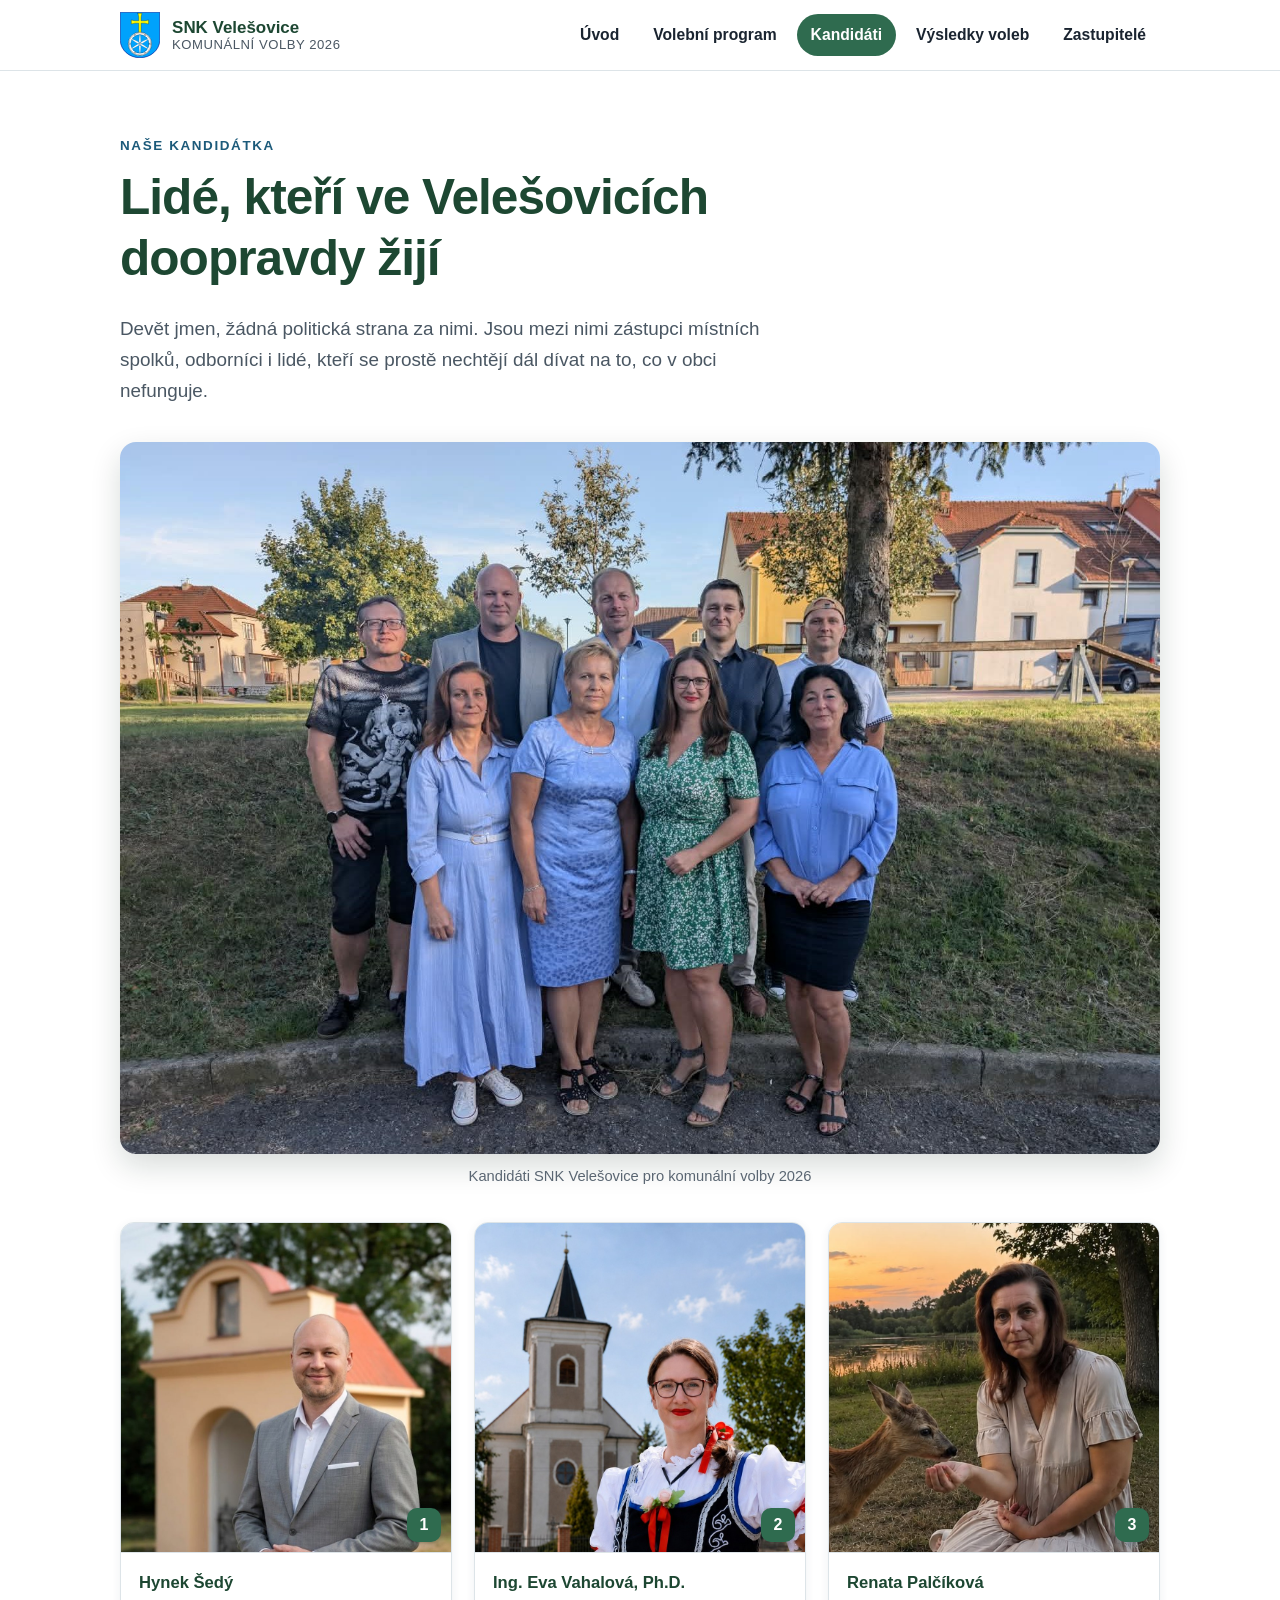
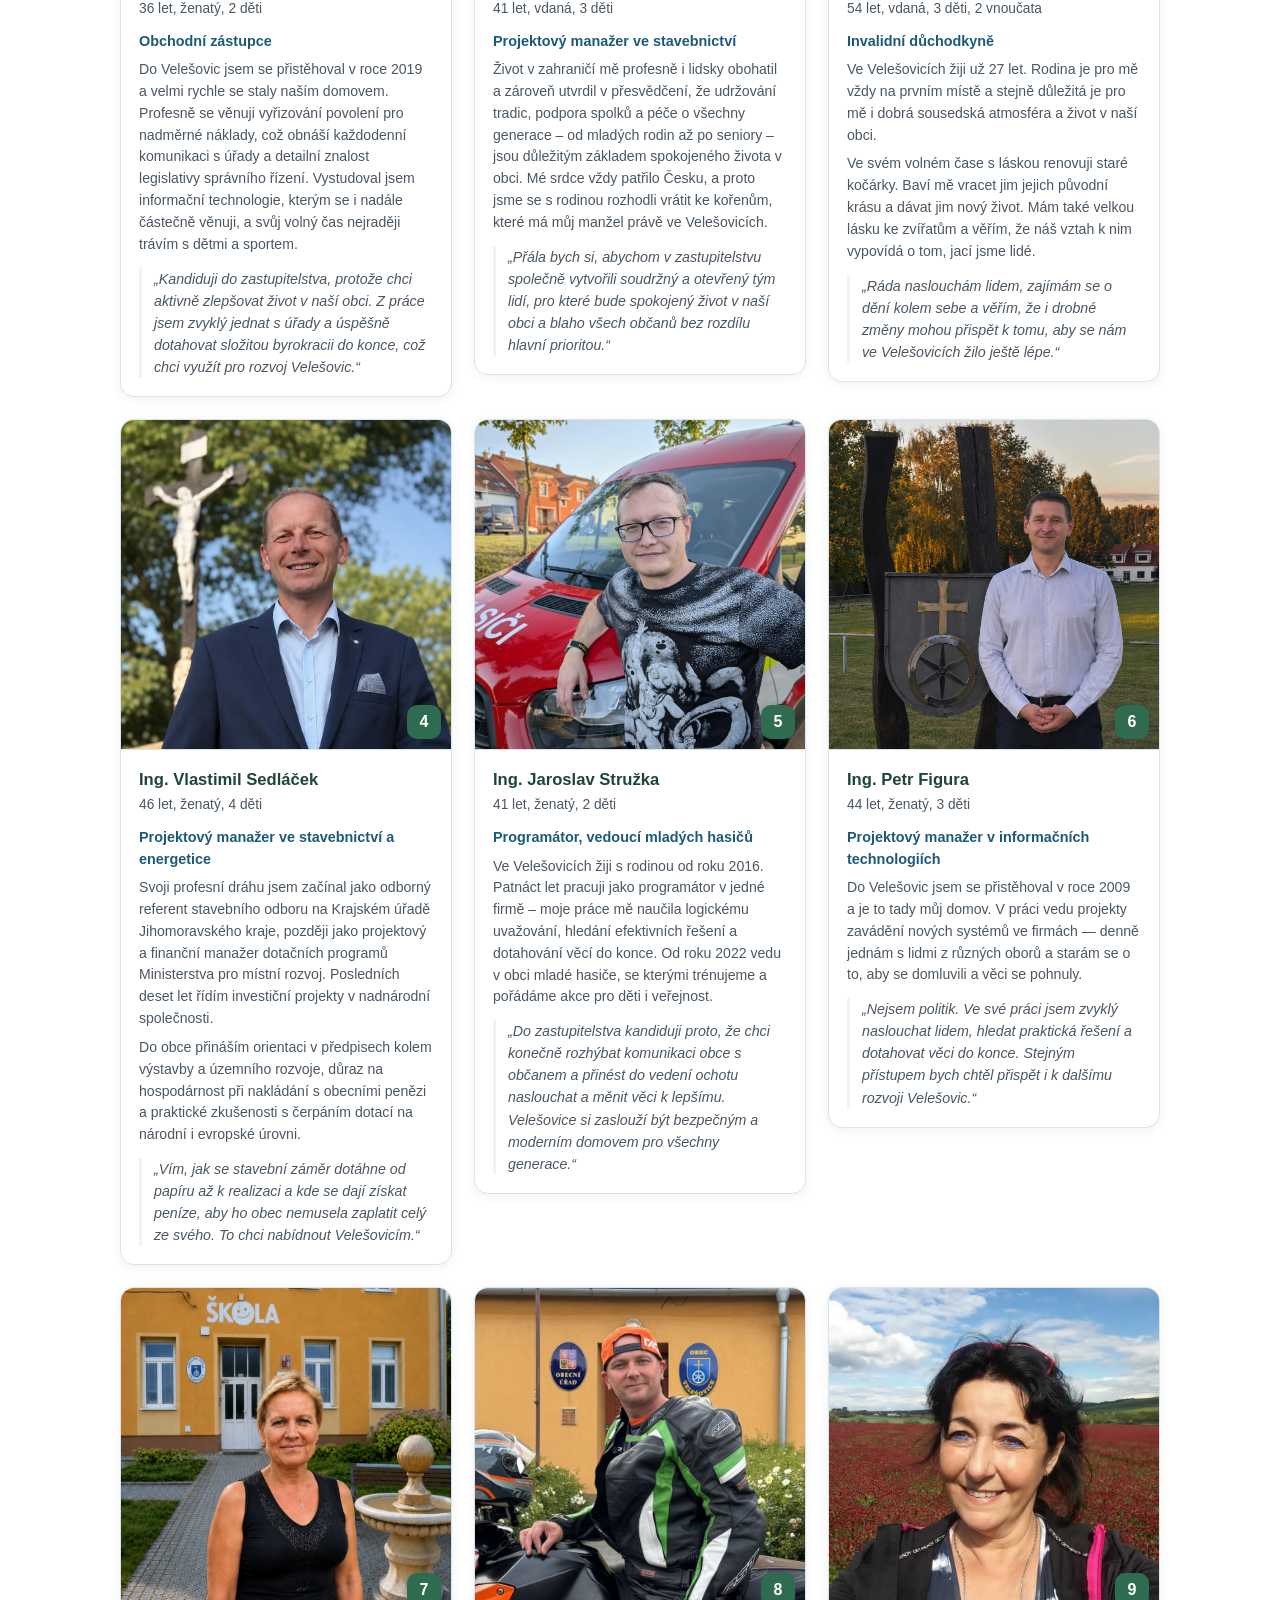
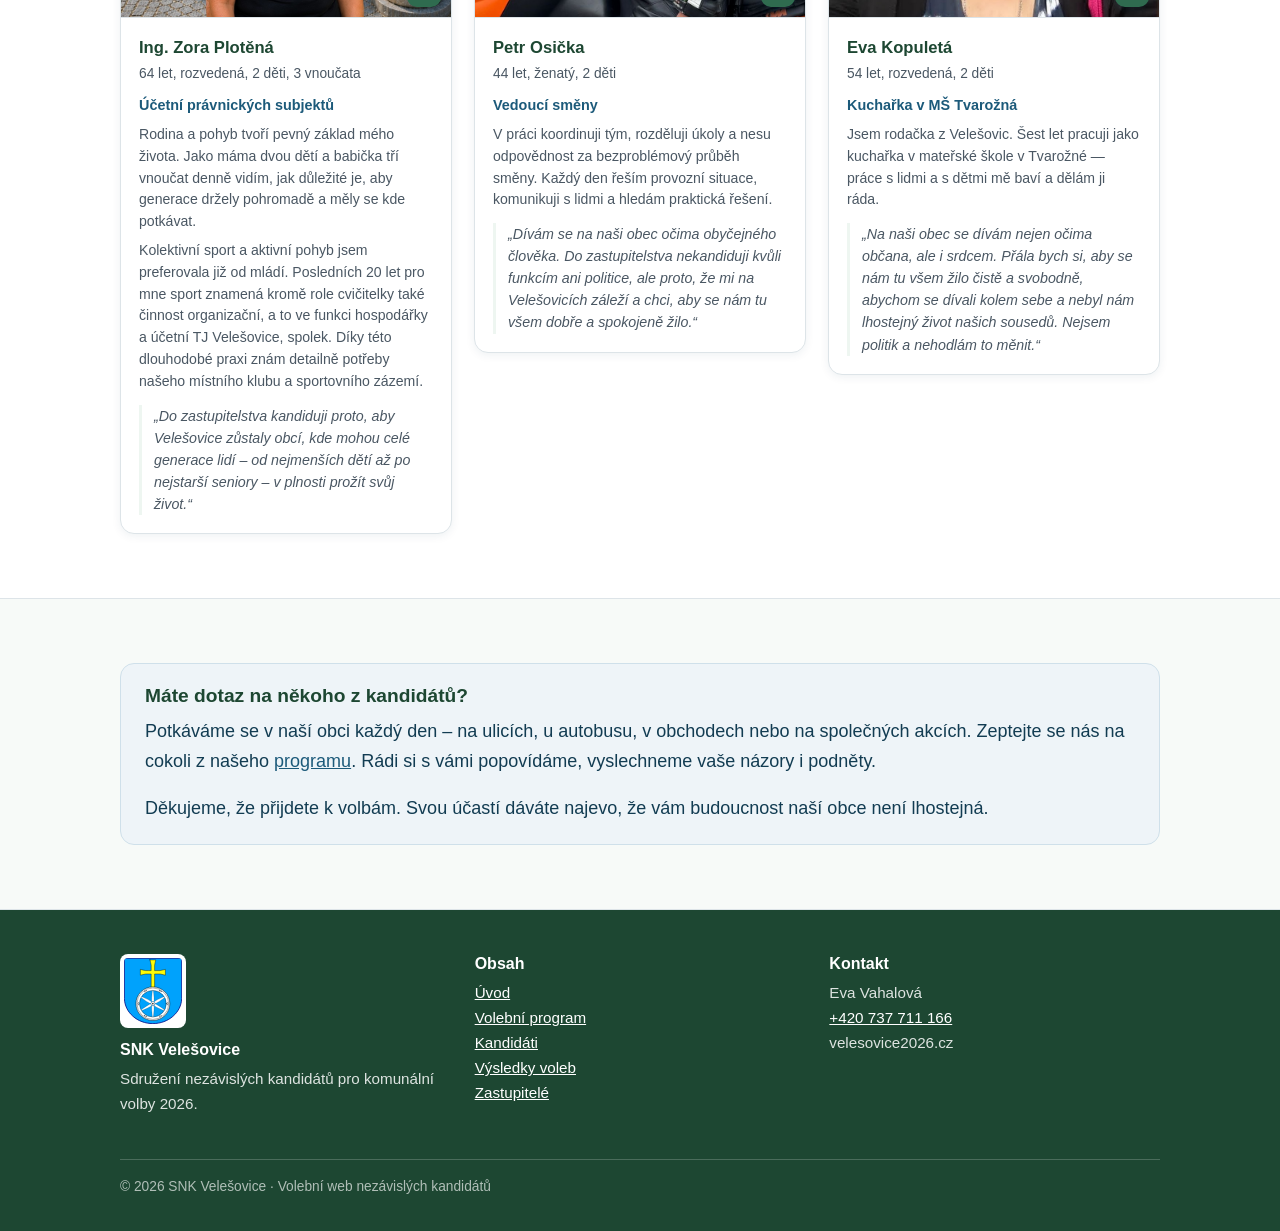
==== kandidati.html @ 0fb09d33 "Kontakt v paticce na Evu Vahalovou, poznamka k predani mandatu" ====
<!DOCTYPE html>
<html lang="cs">
<head>
<meta charset="UTF-8">
<meta name="viewport" content="width=device-width, initial-scale=1.0">
<title>Kandidáti – SNK Velešovice 2026</title>
<meta name="description" content="Seznam kandidátů sdružení nezávislých kandidátů SNK Velešovice pro komunální volby 2026.">
<link rel="stylesheet" href="style.css?v=56">
<link rel="icon" href="img/znak.svg" type="image/svg+xml">
</head>
<body>

<header class="topbar">
  <div class="topbar__inner">
    <a class="brand" href="index.html">
      <img class="brand__mark" src="img/znak.svg" alt="Znak obce Velešovice" width="46" height="53">
      <span class="brand__text">
        <span class="brand__name">SNK Velešovice</span>
        <span class="brand__sub">Komunální volby 2026</span>
      </span>
    </a>
    <nav class="nav" aria-label="Hlavní navigace">
      <a href="index.html">Úvod</a>
      <a href="program.html">Volební program</a>
      <a href="kandidati.html" aria-current="page">Kandidáti</a>
      <a href="vysledky.html">Výsledky voleb</a>
      <a href="zastupitele.html">Zastupitelé</a>
    </nav>
  </div>
</header>

<main>

  <section class="section">
    <div class="wrap">
      <div class="section__head">
        <span class="eyebrow">Naše kandidátka</span>
        <h1>Lidé, kteří ve Velešovicích doopravdy žijí</h1>
        <p class="lead">Devět jmen, žádná politická strana za nimi. Jsou mezi nimi zástupci místních
          spolků, odborníci i lidé, kteří se prostě nechtějí dál dívat na to, co v obci nefunguje.</p>
      </div>

      <figure class="team-photo">
        <img src="img/kandidatka-spolecna.jpg"
             alt="Společná fotografie kandidátů sdružení SNK Velešovice"
             width="1600" height="1095">
        <figcaption>Kandidáti SNK Velešovice pro komunální volby 2026</figcaption>
      </figure>

      <!--
        JAK DOPLNIT MEDAILONEK KANDIDÁTA:
        person__age   – věk, např. 44 let
        person__role  – profese a čím se zabývá
        person__motto – citace v uvozovkách, proč kandiduje
        Prázdné odstavce se na webu vůbec nezobrazí, můžeš je nechat prázdné.

        FOTOGRAFIE: ideálně portrét s odstraněným pozadím (PNG s průhledností),
        na výšku, alespoň 400 px široký, do složky img/. Potom stačí přepsat
        src="img/portret-placeholder.svg" na src="img/jmeno.png", doplnit alt="Jméno"
        a smazat  person__photo--placeholder  z class. Vzor je u kandidáta č. 6.
      -->

      <div class="people">

        <article class="person">
          <div class="person__photo-wrap">
            <img class="person__photo" src="img/sedy-portret.jpg" alt="Hynek Šedý" loading="lazy">
            <span class="person__num">1</span>
          </div>
          <div class="person__body">
            <p class="person__name">Hynek Šedý</p>
            <p class="person__age">36 let, ženatý, 2 děti</p>
            <p class="person__role">Obchodní zástupce</p>
            <p class="person__text">Do Velešovic jsem se přistěhoval v roce 2019 a velmi rychle
              se staly naším domovem. Profesně se věnuji vyřizování povolení pro nadměrné náklady,
              což obnáší každodenní komunikaci s úřady a detailní znalost legislativy správního
              řízení. Vystudoval jsem informační technologie, kterým se i nadále částečně věnuji,
              a svůj volný čas nejraději trávím s dětmi a sportem.</p>
            <p class="person__motto">„Kandiduji do zastupitelstva, protože chci aktivně zlepšovat
              život v naší obci. Z práce jsem zvyklý jednat s úřady a úspěšně dotahovat složitou
              byrokracii do konce, což chci využít pro rozvoj Velešovic.“</p>
          </div>
        </article>

        <article class="person">
          <div class="person__photo-wrap">
            <img class="person__photo" src="img/vahalova-portret.jpg" alt="Ing. Eva Vahalová, Ph.D." loading="lazy">
            <span class="person__num">2</span>
          </div>
          <div class="person__body">
            <p class="person__name">Ing. Eva Vahalová, Ph.D.</p>
            <p class="person__age">41 let, vdaná, 3 děti</p>
            <p class="person__role">Projektový manažer ve stavebnictví</p>
            <p class="person__text">Život v zahraničí mě profesně i lidsky obohatil a zároveň
              utvrdil v přesvědčení, že udržování tradic, podpora spolků a péče o všechny generace
              – od mladých rodin až po seniory – jsou důležitým základem spokojeného života v obci.
              Mé srdce vždy patřilo Česku, a proto jsme se s rodinou rozhodli vrátit ke kořenům,
              které má můj manžel právě ve Velešovicích.</p>
            <p class="person__motto">„Přála bych si, abychom v zastupitelstvu společně vytvořili
              soudržný a otevřený tým lidí, pro které bude spokojený život v naší obci a blaho
              všech občanů bez rozdílu hlavní prioritou.“</p>
          </div>
        </article>

        <article class="person">
          <div class="person__photo-wrap">
            <img class="person__photo" src="img/palcikova-portret.jpg" alt="Renata Palčíková" loading="lazy">
            <span class="person__num">3</span>
          </div>
          <div class="person__body">
            <p class="person__name">Renata Palčíková</p>
            <p class="person__age">54 let, vdaná, 3 děti, 2 vnoučata</p>
            <p class="person__role">Invalidní důchodkyně</p>
            <p class="person__text">Ve Velešovicích žiji už 27 let. Rodina je pro mě vždy na prvním
              místě a stejně důležitá je pro mě i dobrá sousedská atmosféra a život v naší obci.</p>
            <p class="person__text">Ve svém volném čase s láskou renovuji staré kočárky. Baví mě
              vracet jim jejich původní krásu a dávat jim nový život. Mám také velkou lásku
              ke zvířatům a věřím, že náš vztah k nim vypovídá o tom, jací jsme lidé.</p>
            <p class="person__motto">„Ráda naslouchám lidem, zajímám se o dění kolem sebe a věřím,
              že i drobné změny mohou přispět k tomu, aby se nám ve Velešovicích žilo ještě lépe.“</p>
          </div>
        </article>

        <article class="person">
          <div class="person__photo-wrap">
            <img class="person__photo" src="img/sedlacek-portret.jpg" alt="Ing. Vlastimil Sedláček" loading="lazy">
            <span class="person__num">4</span>
          </div>
          <div class="person__body">
            <p class="person__name">Ing. Vlastimil Sedláček</p>
            <p class="person__age">46 let, ženatý, 4 děti</p>
            <p class="person__role">Projektový manažer ve stavebnictví a energetice</p>
            <p class="person__text">Svoji profesní dráhu jsem začínal jako odborný referent
              stavebního odboru na Krajském úřadě Jihomoravského kraje, později jako projektový
              a finanční manažer dotačních programů Ministerstva pro místní rozvoj. Posledních
              deset let řídím investiční projekty v nadnárodní společnosti.</p>
            <p class="person__text">Do obce přináším orientaci v předpisech kolem výstavby
              a územního rozvoje, důraz na hospodárnost při nakládání s obecními penězi
              a praktické zkušenosti s čerpáním dotací na národní i evropské úrovni.</p>
            <p class="person__motto">„Vím, jak se stavební záměr dotáhne od papíru až k realizaci
              a kde se dají získat peníze, aby ho obec nemusela zaplatit celý ze svého.
              To chci nabídnout Velešovicím.“</p>
          </div>
        </article>

        <article class="person">
          <div class="person__photo-wrap">
            <img class="person__photo" src="img/struzka-portret.jpg" alt="Ing. Jaroslav Stružka" loading="lazy">
            <span class="person__num">5</span>
          </div>
          <div class="person__body">
            <p class="person__name">Ing. Jaroslav Stružka</p>
            <p class="person__age">41 let, ženatý, 2 děti</p>
            <p class="person__role">Programátor, vedoucí mladých hasičů</p>
            <p class="person__text">Ve Velešovicích žiji s rodinou od roku 2016. Patnáct let pracuji
              jako programátor v jedné firmě – moje práce mě naučila logickému uvažování, hledání
              efektivních řešení a dotahování věcí do konce. Od roku 2022 vedu v obci mladé hasiče,
              se kterými trénujeme a pořádáme akce pro děti i veřejnost.</p>
            <p class="person__motto">„Do zastupitelstva kandiduji proto, že chci konečně rozhýbat
              komunikaci obce s občanem a přinést do vedení ochotu naslouchat a měnit věci k lepšímu.
              Velešovice si zaslouží být bezpečným a moderním domovem pro všechny generace.“</p>
          </div>
        </article>

        <article class="person">
          <div class="person__photo-wrap">
            <img class="person__photo" src="img/figura-portret.jpg" alt="Ing. Petr Figura" loading="lazy">
            <span class="person__num">6</span>
          </div>
          <div class="person__body">
            <p class="person__name">Ing. Petr Figura</p>
            <p class="person__age">44 let, ženatý, 3 děti</p>
            <p class="person__role">Projektový manažer v informačních technologiích</p>
            <p class="person__text">Do Velešovic jsem se přistěhoval v roce 2009 a je to tady můj
              domov. V práci vedu projekty zavádění nových systémů ve firmách — denně jednám s lidmi
              z různých oborů a starám se o to, aby se domluvili a věci se pohnuly.</p>
            <p class="person__motto">„Nejsem politik. Ve své práci jsem zvyklý naslouchat lidem, hledat praktická řešení a dotahovat věci do konce. Stejným přístupem bych chtěl přispět i k dalšímu rozvoji Velešovic.“</p>
          </div>
        </article>

        <article class="person">
          <div class="person__photo-wrap">
            <img class="person__photo" src="img/plotena-portret.jpg" alt="Ing. Zora Plotěná" loading="lazy">
            <span class="person__num">7</span>
          </div>
          <div class="person__body">
            <p class="person__name">Ing. Zora Plotěná</p>
            <p class="person__age">64 let, rozvedená, 2 děti, 3 vnoučata</p>
            <p class="person__role">Účetní právnických subjektů</p>
            <p class="person__text">Rodina a pohyb tvoří pevný základ mého života. Jako máma dvou
              dětí a babička tří vnoučat denně vidím, jak důležité je, aby generace držely pohromadě
              a měly se kde potkávat.</p>
            <p class="person__text">Kolektivní sport a aktivní pohyb jsem preferovala již od mládí.
              Posledních 20 let pro mne sport znamená kromě role cvičitelky také činnost
              organizační, a to ve funkci hospodářky a účetní TJ Velešovice, spolek. Díky této
              dlouhodobé praxi znám detailně potřeby našeho místního klubu a sportovního zázemí.</p>
            <p class="person__motto">„Do zastupitelstva kandiduji proto, aby Velešovice zůstaly
              obcí, kde mohou celé generace lidí – od nejmenších dětí až po nejstarší seniory –
              v plnosti prožít svůj život.“</p>
          </div>
        </article>

        <article class="person">
          <div class="person__photo-wrap">
            <img class="person__photo" src="img/osicka-portret.jpg" alt="Petr Osička" loading="lazy">
            <span class="person__num">8</span>
          </div>
          <div class="person__body">
            <p class="person__name">Petr Osička</p>
            <p class="person__age">44 let, ženatý, 2 děti</p>
            <p class="person__role">Vedoucí směny</p>
            <p class="person__text">V práci koordinuji tým, rozděluji úkoly a nesu odpovědnost
              za bezproblémový průběh směny. Každý den řeším provozní situace, komunikuji s lidmi
              a hledám praktická řešení.</p>
            <p class="person__motto">„Dívám se na naši obec očima obyčejného člověka.
              Do zastupitelstva nekandiduji kvůli funkcím ani politice, ale proto, že mi na
              Velešovicích záleží a chci, aby se nám tu všem dobře a spokojeně žilo.“</p>
          </div>
        </article>

        <article class="person">
          <div class="person__photo-wrap">
            <img class="person__photo" src="img/kopuleta-portret.jpg" alt="Eva Kopuletá" loading="lazy">
            <span class="person__num">9</span>
          </div>
          <div class="person__body">
            <p class="person__name">Eva Kopuletá</p>
            <p class="person__age">54 let, rozvedená, 2 děti</p>
            <p class="person__role">Kuchařka v MŠ Tvarožná</p>
            <p class="person__text">Jsem rodačka z Velešovic. Šest let pracuji jako kuchařka
              v mateřské škole v Tvarožné — práce s lidmi a s dětmi mě baví a dělám ji ráda.</p>
            <p class="person__motto">„Na naši obec se dívám nejen očima občana, ale i srdcem. Přála
              bych si, aby se nám tu všem žilo čistě a svobodně, abychom se dívali kolem sebe
              a nebyl nám lhostejný život našich sousedů. Nejsem politik a nehodlám to měnit.“</p>
          </div>
        </article>

      </div>
    </div>
  </section>

  <section class="section section--soft">
    <div class="wrap">
      <div class="note">
        <h3>Máte dotaz na někoho z kandidátů?</h3>
        <p>Potkáváme se v naší obci každý den – na ulicích, u autobusu, v obchodech nebo
          na společných akcích. Zeptejte se nás na cokoli z našeho
          <a href="program.html">programu</a>. Rádi si s vámi popovídáme, vyslechneme vaše názory
          i podněty.</p>
        <p>Děkujeme, že přijdete k volbám. Svou účastí dáváte najevo, že vám budoucnost naší obce
          není lhostejná.</p>
      </div>
    </div>
  </section>

</main>

<footer class="footer">
  <div class="wrap">
    <div class="footer__grid">
      <div>
        <img class="footer__crest" src="img/znak.svg" alt="Znak obce Velešovice">
        <h3>SNK Velešovice</h3>
        <p>Sdružení nezávislých kandidátů pro komunální volby 2026.</p>
      </div>
      <div>
        <h3>Obsah</h3>
        <p>
          <a href="index.html">Úvod</a><br>
          <a href="program.html">Volební program</a><br>
          <a href="kandidati.html">Kandidáti</a><br>
          <a href="vysledky.html">Výsledky voleb</a><br>
          <a href="zastupitele.html">Zastupitelé</a>
        </p>
      </div>
      <div>
        <h3>Kontakt</h3>
        <p>
          Eva Vahalová<br>
          <a href="tel:+420737711166">+420 737 711 166</a><br>
          velesovice2026.cz
        </p>
      </div>
    </div>
    <div class="footer__bottom">
      &copy; 2026 SNK Velešovice · Volební web nezávislých kandidátů
    </div>
  </div>
</footer>

</body>
</html>
---- style.css ----
/* ==========================================================================
   SNK Velešovice 2026 – společný styl
   Barvy: zelená (venkov, zeleň) + modrá (voda, Rakovec, klid)
   ========================================================================== */

:root {
    --green-900: #1d4732;
    --green-700: #2f6b4f;
    --green-500: #4f9070;
    --green-050: #eef6f1;
    --blue-900: #123c52;
    --blue-700: #1c5a7a;
    --blue-500: #3d87ad;
    --blue-050: #eef4f8;
    --ink: #1a2430;
    --ink-soft: #4a5763;
    --line: #dde4e8;
    --bg: #ffffff;
    --bg-soft: #f7faf8;
    --radius: 14px;
    --shadow: 0 2px 10px rgba(18, 60, 82, .07);
    --shadow-lg: 0 8px 28px rgba(18, 60, 82, .12);
    --wrap: 1080px;
}

* { box-sizing: border-box; }

html { scroll-behavior: smooth; }

body {
    margin: 0;
    background: var(--bg);
    color: var(--ink);
    font-family: "Segoe UI", Roboto, "Helvetica Neue", Arial, sans-serif;
    font-size: 18px;
    line-height: 1.65;
    -webkit-text-size-adjust: 100%;
}

.wrap {
    max-width: var(--wrap);
    margin: 0 auto;
    padding: 0 20px;
}

/* ---------- Typografie ---------- */

h1, h2, h3 {
    line-height: 1.22;
    color: var(--green-900);
    margin: 0 0 .5em;
    font-weight: 700;
}

h1 { font-size: clamp(2rem, 5vw, 3.1rem); letter-spacing: -.02em; }
h2 { font-size: clamp(1.5rem, 3.2vw, 2.1rem); }
h3 { font-size: 1.2rem; }

p { margin: 0 0 1em; }

a { color: var(--blue-700); }
a:hover { color: var(--blue-900); }

.lead {
    font-size: 1.18rem;
    color: var(--ink-soft);
    max-width: 62ch;
}

/* ---------- Hlavička a navigace ---------- */

.topbar {
    position: sticky;
    top: 0;
    z-index: 50;
    background: rgba(255, 255, 255, .96);
    backdrop-filter: blur(6px);
    border-bottom: 1px solid var(--line);
}

.topbar__inner {
    max-width: var(--wrap);
    margin: 0 auto;
    padding: 12px 20px;
    display: flex;
    flex-wrap: wrap;
    gap: 12px 24px;
    align-items: center;
    justify-content: space-between;
}

.brand {
    display: flex;
    align-items: center;
    gap: 12px;
    text-decoration: none;
    color: var(--green-900);
}

.brand__mark {
    height: 46px;
    width: auto;
    flex: 0 0 auto;
    display: block;
}

.brand__text { display: flex; flex-direction: column; line-height: 1.15; }
.brand__name { font-weight: 700; font-size: 1.06rem; }
.brand__sub { font-size: .82rem; color: var(--ink-soft); letter-spacing: .04em; text-transform: uppercase; }

.nav { display: flex; flex-wrap: wrap; gap: 6px; }

.nav a {
    display: block;
    padding: 8px 14px;
    border-radius: 999px;
    text-decoration: none;
    color: var(--ink);
    font-weight: 600;
    font-size: .98rem;
}

.nav a:hover { background: var(--green-050); color: var(--green-900); }

.nav a[aria-current="page"] {
    background: var(--green-700);
    color: #fff;
}

/* ---------- Hero ---------- */

.hero {
    position: relative;
    background: var(--green-900);
    color: #fff;
    overflow: hidden;
    min-height: 560px;
    display: flex;
    align-items: flex-end;
}

.hero__media {
    position: absolute;
    inset: 0;
    width: 100%;
    height: 100%;
    object-fit: cover;
    object-position: center 55%;
}

.hero::after {
    content: "";
    position: absolute;
    inset: 0;
    background:
        linear-gradient(100deg, rgba(12, 40, 28, .90) 0%, rgba(14, 45, 32, .74) 42%, rgba(18, 60, 82, .30) 78%, rgba(18, 60, 82, .18) 100%),
        linear-gradient(180deg, rgba(10, 32, 24, .45) 0%, rgba(10, 32, 24, 0) 38%, rgba(10, 32, 24, .55) 100%);
}

.hero__inner {
    position: relative;
    z-index: 2;
    width: 100%;
    max-width: var(--wrap);
    margin: 0 auto;
    padding: 110px 20px 72px;
}

.hero h1 { text-shadow: 0 2px 18px rgba(6, 24, 16, .45); }
.hero__claim { text-shadow: 0 1px 12px rgba(6, 24, 16, .5); }

/* Znak obce v hero */
.hero__crest {
    position: absolute;
    right: 44px;
    top: 40px;
    z-index: 3;
    height: 132px;
    width: auto;
    filter: drop-shadow(0 6px 18px rgba(6, 24, 16, .45));
}

.hero__caption {
    position: absolute;
    right: 16px;
    bottom: 8px;
    z-index: 3;
    font-size: .74rem;
    color: rgba(255, 255, 255, .6);
}

.hero h1 { color: #fff; max-width: 22ch; }

.hero__claim {
    font-size: clamp(1.1rem, 2.4vw, 1.42rem);
    max-width: 54ch;
    color: rgba(255, 255, 255, .94);
    margin-bottom: 1.6em;
}

.hero__badge {
    display: inline-block;
    background: rgba(255, 255, 255, .16);
    border: 1px solid rgba(255, 255, 255, .35);
    padding: 5px 14px;
    border-radius: 999px;
    font-size: .86rem;
    letter-spacing: .08em;
    text-transform: uppercase;
    font-weight: 600;
    margin-bottom: 22px;
}

.btn-row { display: flex; flex-wrap: wrap; gap: 12px; }

.btn {
    display: inline-block;
    padding: 13px 26px;
    border-radius: 999px;
    text-decoration: none;
    font-weight: 700;
    font-size: 1rem;
    border: 2px solid transparent;
    transition: transform .12s ease, background .12s ease;
}

.btn:hover { transform: translateY(-1px); }

.btn--primary { background: #fff; color: var(--green-900); }
.btn--primary:hover { background: var(--green-050); color: var(--green-900); }

.btn--ghost { border-color: rgba(255, 255, 255, .6); color: #fff; }
.btn--ghost:hover { background: rgba(255, 255, 255, .14); color: #fff; }

.btn--solid { background: var(--green-700); color: #fff; }
.btn--solid:hover { background: var(--green-900); color: #fff; }

/* ---------- Sekce ---------- */

.section { padding: 64px 0; }
.section--soft { background: var(--bg-soft); border-top: 1px solid var(--line); border-bottom: 1px solid var(--line); }

.section__head { max-width: 68ch; margin-bottom: 36px; }

.eyebrow {
    display: block;
    font-size: .84rem;
    letter-spacing: .12em;
    text-transform: uppercase;
    color: var(--blue-700);
    font-weight: 700;
    margin-bottom: 10px;
}

/* ---------- Mřížky a karty ---------- */

.grid {
    display: grid;
    gap: 20px;
    grid-template-columns: repeat(auto-fit, minmax(290px, 1fr));
}

.card {
    background: #fff;
    border: 1px solid var(--line);
    border-radius: var(--radius);
    padding: 24px 24px 20px;
    box-shadow: var(--shadow);
}

.card h3 { color: var(--green-900); }
.card p:last-child { margin-bottom: 0; }

/* Programové body */

.point {
    background: #fff;
    border: 1px solid var(--line);
    border-left: 5px solid var(--green-500);
    border-radius: var(--radius);
    padding: 24px 26px;
    box-shadow: var(--shadow);
}

.point--soft { border-left-color: var(--blue-500); }

.point__num {
    display: inline-flex;
    align-items: center;
    justify-content: center;
    width: 30px;
    height: 30px;
    border-radius: 50%;
    background: var(--green-050);
    color: var(--green-700);
    font-weight: 700;
    font-size: .95rem;
    margin-right: 10px;
    vertical-align: 2px;
}

.point--soft .point__num { background: var(--blue-050); color: var(--blue-700); }

.point h3 { display: block; margin-bottom: .45em; }
.point p:last-child { margin-bottom: 0; }
.point ul { margin: 0; padding-left: 1.2em; }
.point li + li { margin-top: .5em; }

.points { display: grid; gap: 18px; }

/* Kandidáti */

.people {
    display: grid;
    gap: 22px;
    grid-template-columns: repeat(auto-fit, minmax(250px, 1fr));
    align-items: start;              /* karty se neroztahují na výšku sousedů */
}

.person {
    background: #fff;
    border: 1px solid var(--line);
    border-radius: var(--radius);
    box-shadow: var(--shadow);
    overflow: hidden;
}

/* Fotografie přes celou šířku karty */
.person__photo-wrap {
    position: relative;
    aspect-ratio: 1 / 1;
    background: linear-gradient(165deg, #f2f8f4 0%, #dbe9e1 100%);
    border-bottom: 1px solid var(--line);
}

.person__photo {
    width: 100%;
    height: 100%;
    object-fit: cover;
    object-position: center 12%;
    display: block;
}

/* Zástupný obrázek u kandidátů bez fotografie */
.person__photo--placeholder {
    object-fit: contain;
    object-position: center bottom;
    padding: 18% 22% 0;
    opacity: .55;
}

/* Číslo na kandidátce – odznak v rohu fotky */
.person__num {
    position: absolute;
    right: 10px;
    bottom: 10px;
    width: 34px;
    height: 34px;
    border-radius: 10px;
    background: var(--green-700);
    color: #fff;
    display: flex;
    align-items: center;
    justify-content: center;
    font-weight: 700;
    font-size: 1rem;
    box-shadow: 0 2px 8px rgba(18, 60, 82, .28);
}

.person__body { padding: 16px 18px 18px; }

.person__name { font-weight: 700; font-size: 1.04rem; color: var(--green-900); margin: 0 0 1px; }
.person__age { margin: 0; color: var(--ink-soft); font-size: .86rem; }

.person__role {
    margin: 10px 0 0;
    color: var(--blue-700);
    font-size: .9rem;
    font-weight: 600;
    line-height: 1.5;
}

.person__motto {
    margin: 12px 0 0;
    padding-left: 12px;
    border-left: 3px solid var(--green-050);
    color: var(--ink-soft);
    font-size: .89rem;
    font-style: italic;
    line-height: 1.55;
}

/* Delší medailonek: mezititulky, odstavce a odrážky */
.person__section {
    margin: 16px 0 0;
    font-size: .74rem;
    letter-spacing: .08em;
    text-transform: uppercase;
    font-weight: 700;
    color: var(--green-700);
    border-top: 1px solid var(--line);
    padding-top: 12px;
}

.person__text {
    margin: 7px 0 0;
    font-size: .88rem;
    color: var(--ink-soft);
    line-height: 1.55;
}

.person__text strong { color: var(--green-900); }

.person__list {
    margin: 8px 0 0;
    padding-left: 1.05em;
    font-size: .88rem;
    color: var(--ink-soft);
    line-height: 1.5;
}

.person__list li + li { margin-top: 7px; }
.person__list strong { color: var(--blue-700); }

.person__age:empty, .person__role:empty, .person__motto:empty { display: none; }

/* ---------- Poznámka / callout ---------- */

.note {
    background: var(--blue-050);
    border: 1px solid #cfe0ea;
    border-radius: var(--radius);
    padding: 20px 24px;
    color: var(--blue-900);
}

.note p:last-child { margin-bottom: 0; }

/* ---------- Patička ---------- */

.footer {
    background: var(--green-900);
    color: rgba(255, 255, 255, .85);
    padding: 44px 0 32px;
    font-size: .95rem;
}

.footer a { color: #fff; }

.footer__grid {
    display: grid;
    gap: 24px;
    grid-template-columns: repeat(auto-fit, minmax(230px, 1fr));
    margin-bottom: 28px;
}

.footer h3 { color: #fff; font-size: 1rem; margin-bottom: .4em; }

.footer__crest {
    height: 74px;
    width: auto;
    display: block;
    margin-bottom: 12px;
    background: #fff;
    border-radius: 8px;
    padding: 4px;
}

.footer__bottom {
    border-top: 1px solid rgba(255, 255, 255, .2);
    padding-top: 16px;
    font-size: .86rem;
    color: rgba(255, 255, 255, .65);
}

.team-photo {
    margin: 0 0 34px;
}

.team-photo img {
    display: block;
    width: 100%;
    height: auto;
    border-radius: 16px;
    box-shadow: 0 12px 30px rgba(15, 40, 25, .16);
}

.team-photo figcaption {
    margin-top: 10px;
    font-size: .92rem;
    color: var(--text-soft, #5a6672);
    text-align: center;
}


/* ---------- Rozbalovací fotografie u bodů programu ---------- */

.more { margin-top: 4px; }

.more__btn {
    display: inline-flex;
    align-items: center;
    gap: 9px;
    padding: 9px 18px;
    border: 1.5px solid var(--green-500);
    border-radius: 999px;
    background: #fff;
    color: var(--green-900);
    font: inherit;
    font-size: .95rem;
    font-weight: 700;
    line-height: 1;
    cursor: pointer;
    transition: background .15s, border-color .15s;
}

.more__btn:hover { background: var(--green-050); border-color: var(--green-700); }
.more__btn:focus-visible { outline: 3px solid var(--blue-500); outline-offset: 2px; }

.more__icon {
    width: 9px;
    height: 9px;
    border-right: 2px solid var(--green-700);
    border-bottom: 2px solid var(--green-700);
    transform: rotate(45deg) translate(-2px, -2px);
    transition: transform .2s;
}

.more__btn[aria-expanded="true"] .more__icon {
    transform: rotate(-135deg) translate(-2px, -2px);
}

.more__panel {
    animation: more-in .25s ease both;
}

.more__inner { min-height: 0; }

@keyframes more-in {
    from { opacity: 0; transform: translateY(-6px); }
    to   { opacity: 1; transform: none; }
}

.more__panel[hidden] { display: none; }

.point__figure {
    margin: 16px 0 0;
}

.point__figure img {
    display: block;
    width: 100%;
    max-width: 560px;
    height: auto;
    border-radius: var(--radius);
    box-shadow: var(--shadow-lg);
}

.point__figure figcaption {
    margin-top: 8px;
    max-width: 560px;
    font-size: .92rem;
    color: var(--ink-soft);
}

@media (prefers-reduced-motion: reduce) {
    .more__panel { animation: none; }
    .more__icon { transition: none; }
}



/* ---------- Výsledky voleb ---------- */

.cisla {
    display: grid;
    grid-template-columns: repeat(auto-fit, minmax(180px, 1fr));
    gap: 16px;
    margin-top: 28px;
}

.cislo {
    background: var(--green-050);
    border-radius: var(--radius);
    padding: 20px 22px;
}

.cislo__hodnota {
    display: block;
    font-size: 2rem;
    font-weight: 700;
    color: var(--green-900);
    line-height: 1.1;
}

.cislo__popis {
    display: block;
    margin-top: 6px;
    font-size: .95rem;
    color: var(--ink-soft);
}

.text-blok {
    max-width: 44em;
    margin-top: 26px;
}

.text-blok h2 { margin-bottom: .5em; }
.text-blok p { margin-bottom: 1em; }

.podpis {
    font-weight: 700;
    color: var(--green-900);
}

.tabulka-obal { overflow-x: auto; margin-top: 18px; }

.tabulka {
    width: 100%;
    min-width: 480px;
    border-collapse: collapse;
    font-size: 1rem;
}

.tabulka th,
.tabulka td {
    padding: 12px 14px;
    text-align: left;
    border-bottom: 1px solid var(--line);
}

.tabulka thead th {
    background: var(--green-900);
    color: #fff;
    font-size: .92rem;
    letter-spacing: .02em;
    border-bottom: 0;
}

.tabulka thead th:first-child { border-radius: 10px 0 0 0; }
.tabulka thead th:last-child { border-radius: 0 10px 0 0; }

.tabulka .cislice { text-align: right; white-space: nowrap; }
.tabulka th.cislice { text-align: right; }

.tabulka__nase td,
.tabulka__zvolen td { background: var(--green-050); font-weight: 600; }

.stav {
    display: inline-block;
    padding: 3px 10px;
    border-radius: 999px;
    background: var(--line);
    color: var(--ink);
    font-size: .86rem;
    font-weight: 600;
    white-space: nowrap;
}

.stav--zvolen { background: var(--green-700); color: #fff; }

.poznamka {
    margin-top: 14px;
    font-size: .92rem;
    color: var(--ink-soft);
}

@media (max-width: 520px) {
    .cislo__hodnota { font-size: 1.7rem; }
    .tabulka th, .tabulka td { padding: 10px; }
}

/* ---------- Mobil ---------- */

@media (max-width: 900px) {
    .hero__crest { height: 92px; right: 22px; top: 26px; }
}

@media (max-width: 520px) {
    .people { grid-template-columns: repeat(auto-fit, minmax(190px, 1fr)); gap: 14px; }
    .person__body { padding: 12px 13px 14px; }
    .person__num { width: 30px; height: 30px; font-size: .9rem; right: 8px; bottom: 8px; }
}

@media (max-width: 640px) {
    body { font-size: 17px; }
    .hero { min-height: 480px; }
    .hero__inner { padding: 132px 20px 46px; }
    .hero__crest { height: 74px; right: 18px; top: 20px; }
    .brand__mark { height: 38px; }
    .section { padding: 48px 0; }
    .topbar__inner { padding: 10px 16px; }
    .nav a { padding: 7px 11px; font-size: .92rem; }
    .brand__sub { display: none; }
}

@media (prefers-reduced-motion: reduce) {
    html { scroll-behavior: auto; }
    .btn:hover { transform: none; }
}
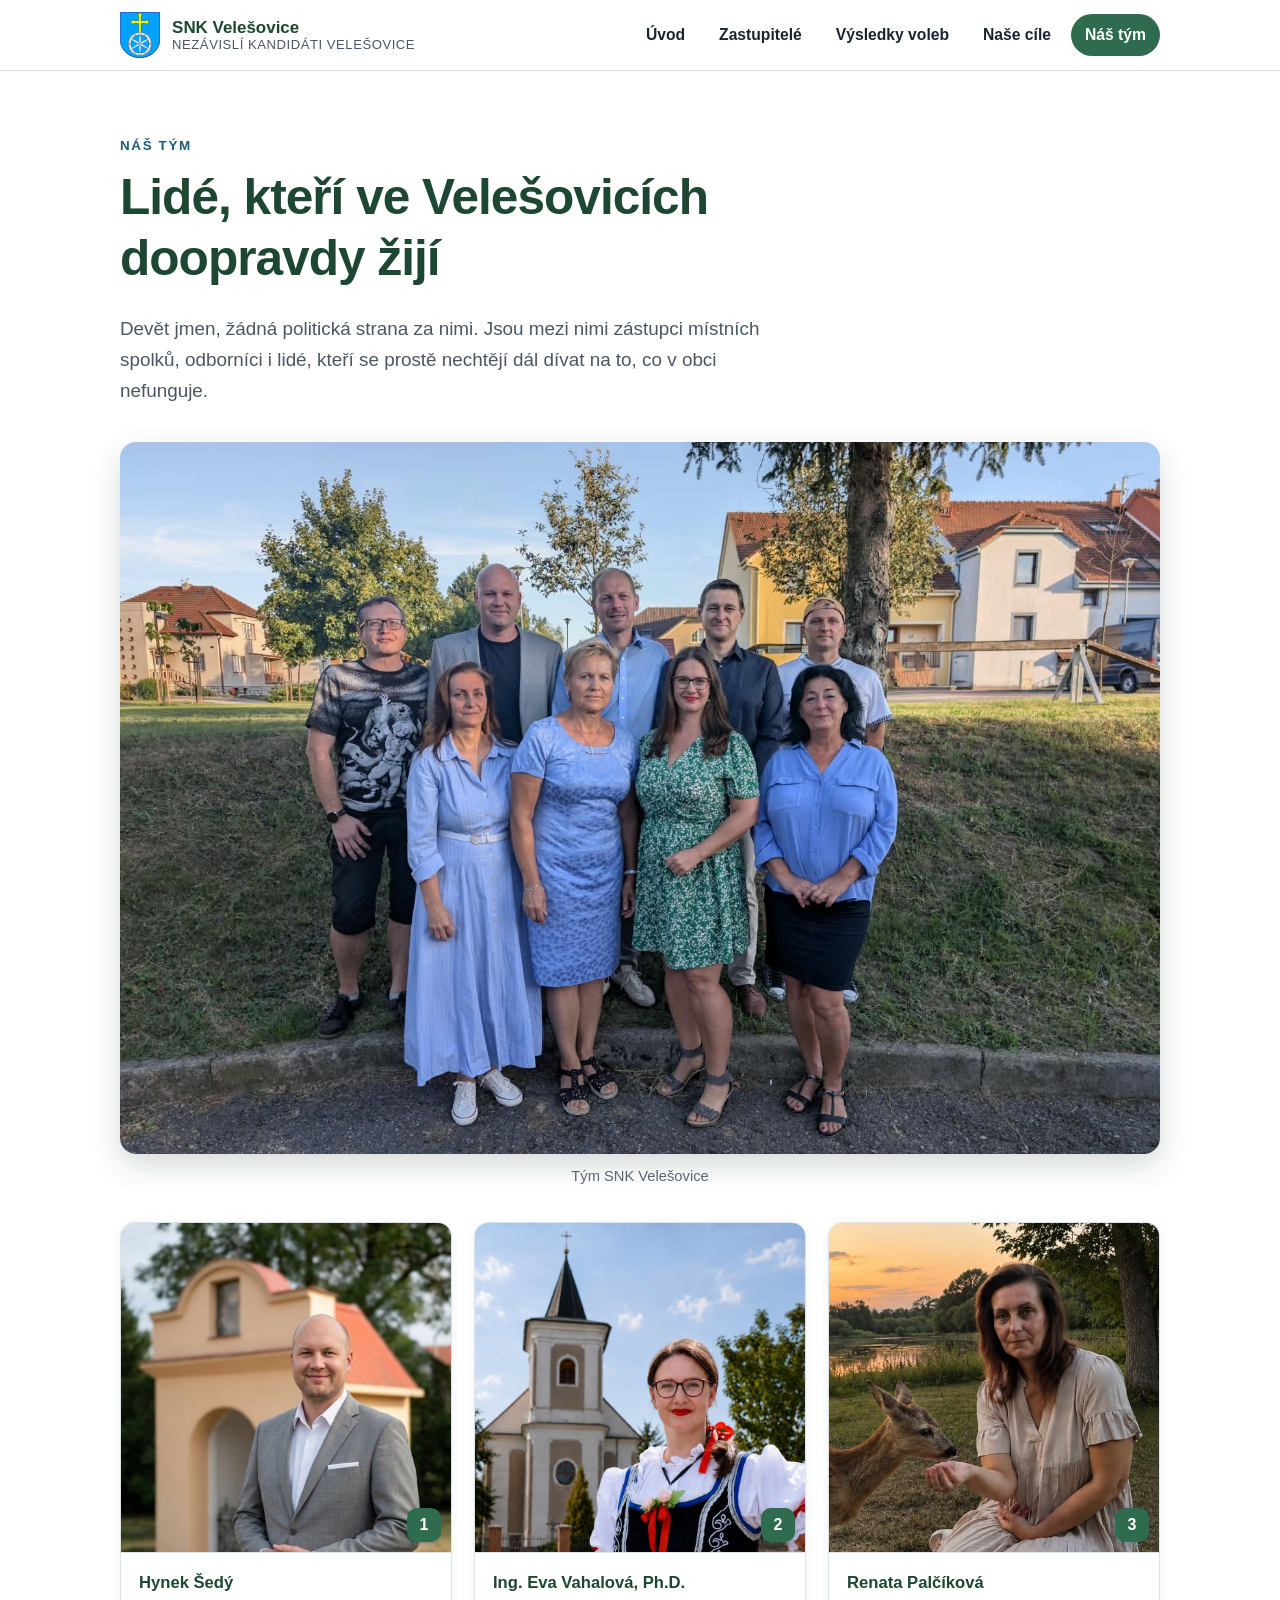
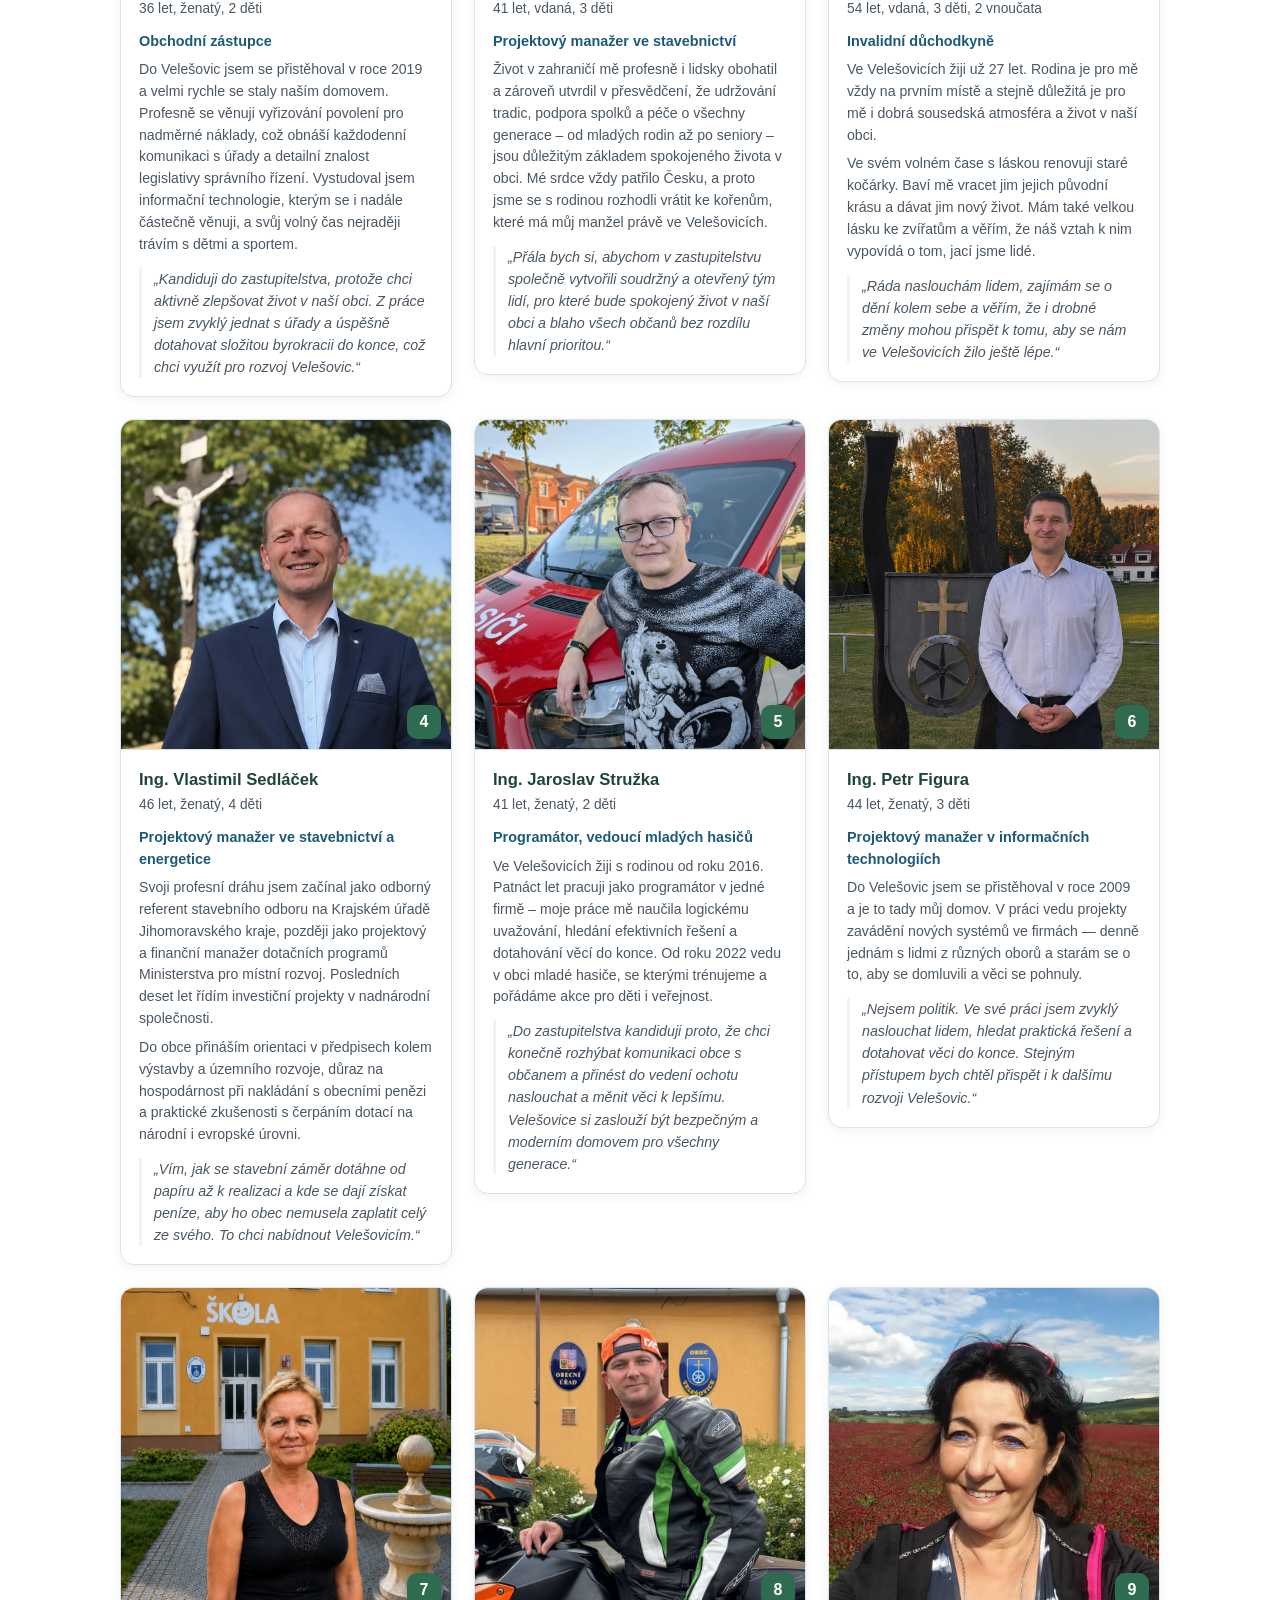
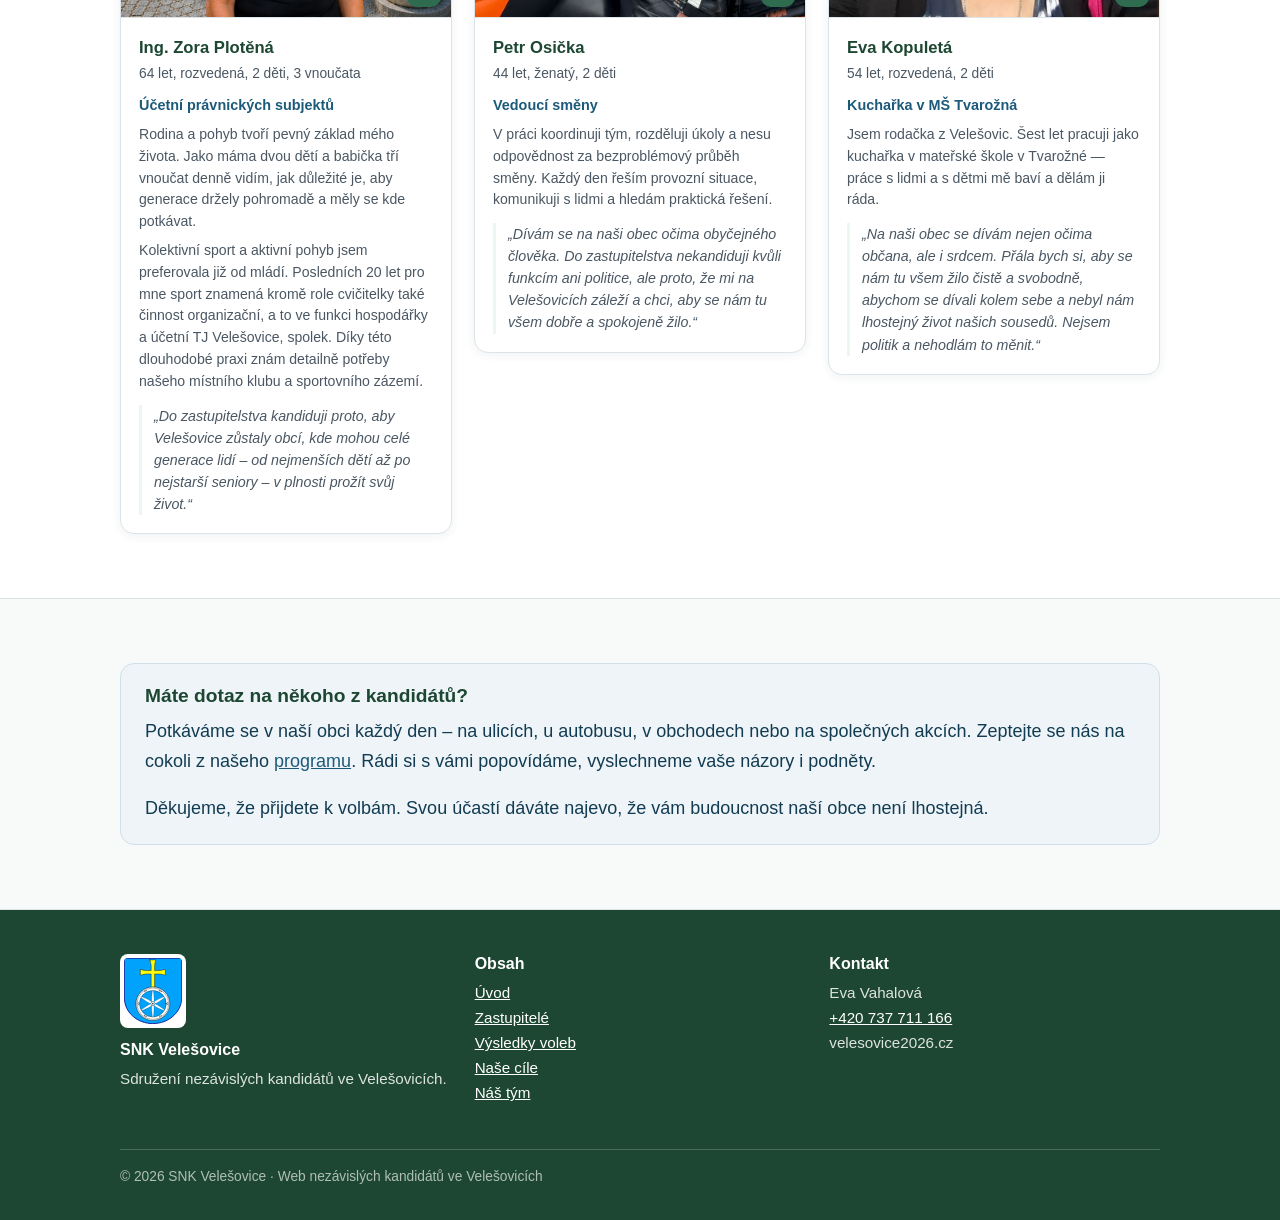
==== commit 95010d4e: "Web po volbach: nove poradi a nazvy odkazu, bez volebniho ramce" ====
--- a/kandidati.html
+++ b/kandidati.html
@@ -3,9 +3,9 @@
 <head>
 <meta charset="UTF-8">
 <meta name="viewport" content="width=device-width, initial-scale=1.0">
-<title>Kandidáti – SNK Velešovice 2026</title>
-<meta name="description" content="Seznam kandidátů sdružení nezávislých kandidátů SNK Velešovice pro komunální volby 2026.">
-<link rel="stylesheet" href="style.css?v=56">
+<title>Náš tým – SNK Velešovice</title>
+<meta name="description" content="Lidé ze sdružení nezávislých kandidátů SNK Velešovice – kdo jsme a čím se zabýváme.">
+<link rel="stylesheet" href="style.css?v=57">
 <link rel="icon" href="img/znak.svg" type="image/svg+xml">
 </head>
 <body>
@@ -16,15 +16,15 @@
       <img class="brand__mark" src="img/znak.svg" alt="Znak obce Velešovice" width="46" height="53">
       <span class="brand__text">
         <span class="brand__name">SNK Velešovice</span>
-        <span class="brand__sub">Komunální volby 2026</span>
+        <span class="brand__sub">Nezávislí kandidáti Velešovice</span>
       </span>
     </a>
     <nav class="nav" aria-label="Hlavní navigace">
       <a href="index.html">Úvod</a>
-      <a href="program.html">Volební program</a>
-      <a href="kandidati.html" aria-current="page">Kandidáti</a>
+      <a href="zastupitele.html">Zastupitelé</a>
       <a href="vysledky.html">Výsledky voleb</a>
-      <a href="zastupitele.html">Zastupitelé</a>
+      <a href="program.html">Naše cíle</a>
+      <a href="kandidati.html" aria-current="page">Náš tým</a>
     </nav>
   </div>
 </header>
@@ -34,7 +34,7 @@
   <section class="section">
     <div class="wrap">
       <div class="section__head">
-        <span class="eyebrow">Naše kandidátka</span>
+        <span class="eyebrow">Náš tým</span>
         <h1>Lidé, kteří ve Velešovicích doopravdy žijí</h1>
         <p class="lead">Devět jmen, žádná politická strana za nimi. Jsou mezi nimi zástupci místních
           spolků, odborníci i lidé, kteří se prostě nechtějí dál dívat na to, co v obci nefunguje.</p>
@@ -42,9 +42,9 @@
 
       <figure class="team-photo">
         <img src="img/kandidatka-spolecna.jpg"
-             alt="Společná fotografie kandidátů sdružení SNK Velešovice"
+             alt="Společná fotografie týmu SNK Velešovice"
              width="1600" height="1095">
-        <figcaption>Kandidáti SNK Velešovice pro komunální volby 2026</figcaption>
+        <figcaption>Tým SNK Velešovice</figcaption>
       </figure>
 
       <!--
@@ -261,16 +261,16 @@
       <div>
         <img class="footer__crest" src="img/znak.svg" alt="Znak obce Velešovice">
         <h3>SNK Velešovice</h3>
-        <p>Sdružení nezávislých kandidátů pro komunální volby 2026.</p>
+        <p>Sdružení nezávislých kandidátů ve Velešovicích.</p>
       </div>
       <div>
         <h3>Obsah</h3>
         <p>
           <a href="index.html">Úvod</a><br>
-          <a href="program.html">Volební program</a><br>
-          <a href="kandidati.html">Kandidáti</a><br>
+          <a href="zastupitele.html">Zastupitelé</a><br>
           <a href="vysledky.html">Výsledky voleb</a><br>
-          <a href="zastupitele.html">Zastupitelé</a>
+          <a href="program.html">Naše cíle</a><br>
+          <a href="kandidati.html">Náš tým</a>
         </p>
       </div>
       <div>
@@ -283,7 +283,7 @@
       </div>
     </div>
     <div class="footer__bottom">
-      &copy; 2026 SNK Velešovice · Volební web nezávislých kandidátů
+      &copy; 2026 SNK Velešovice · Web nezávislých kandidátů ve Velešovicích
     </div>
   </div>
 </footer>
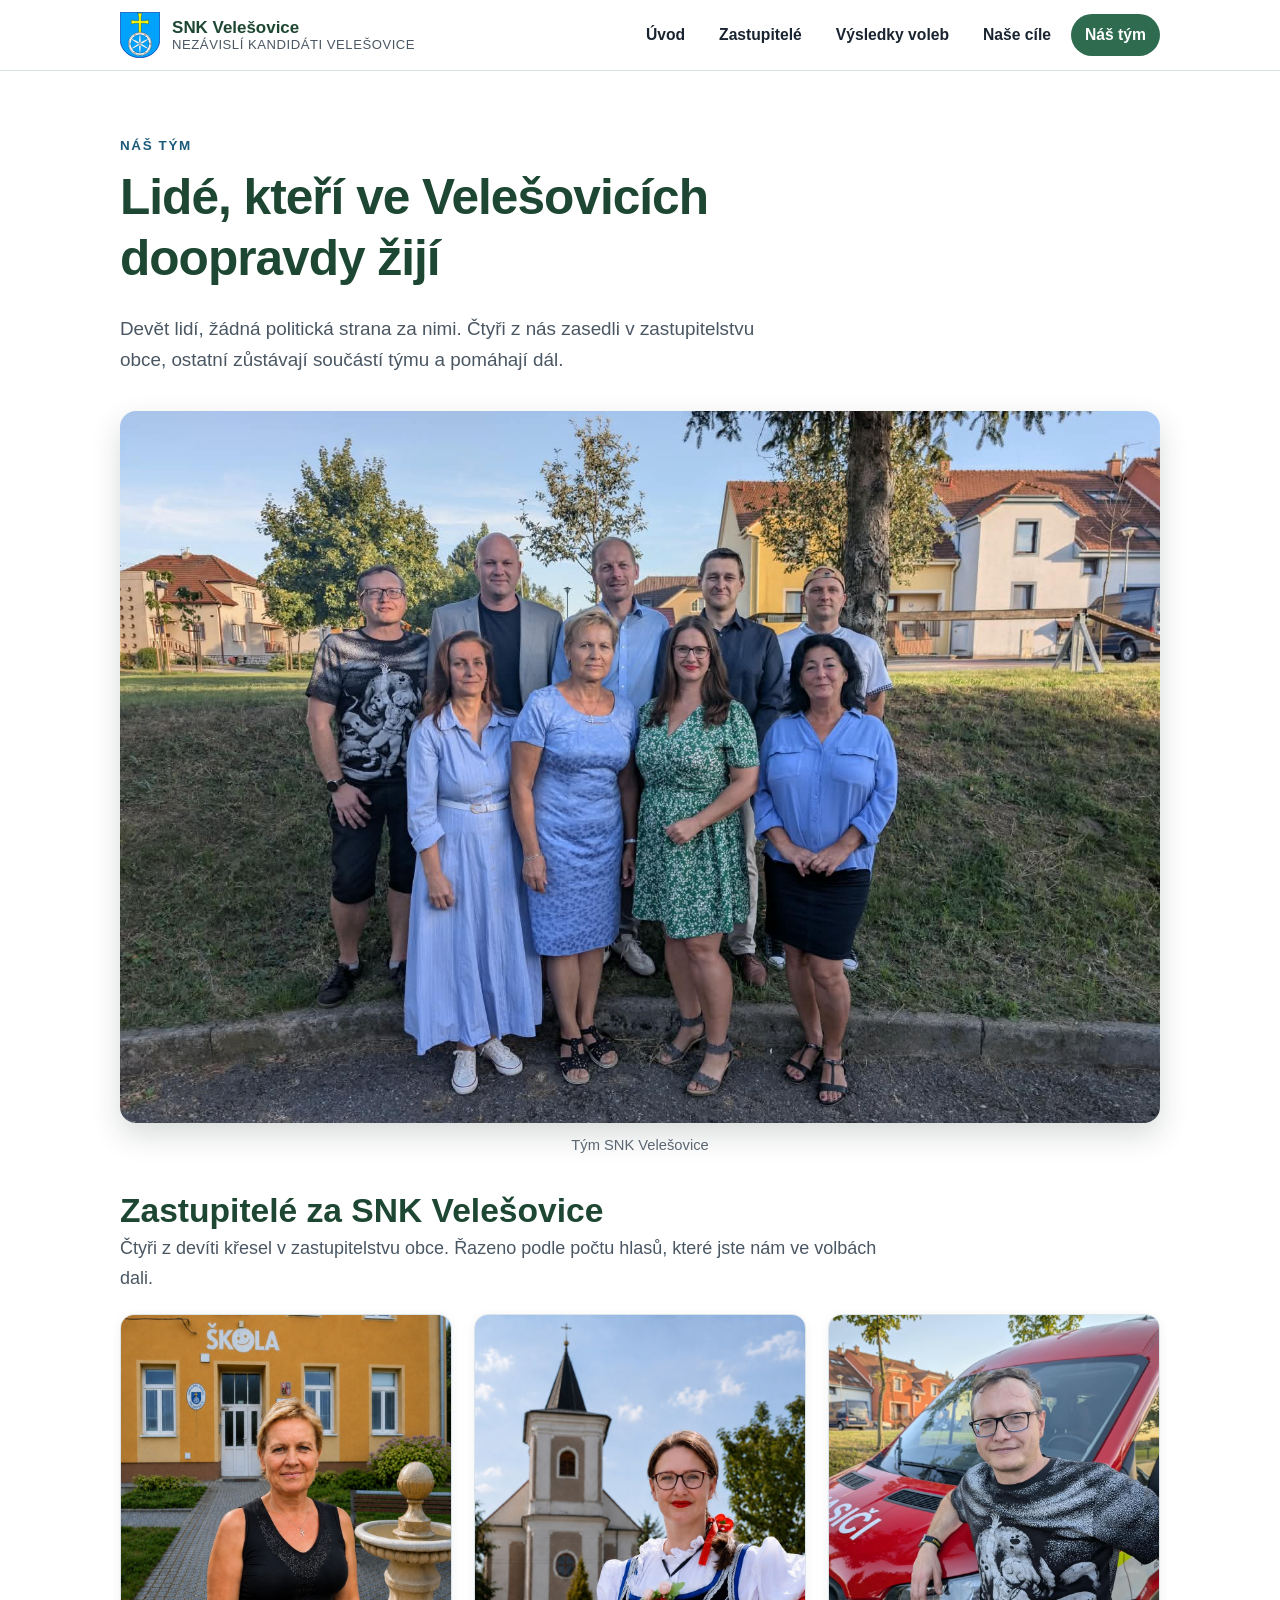
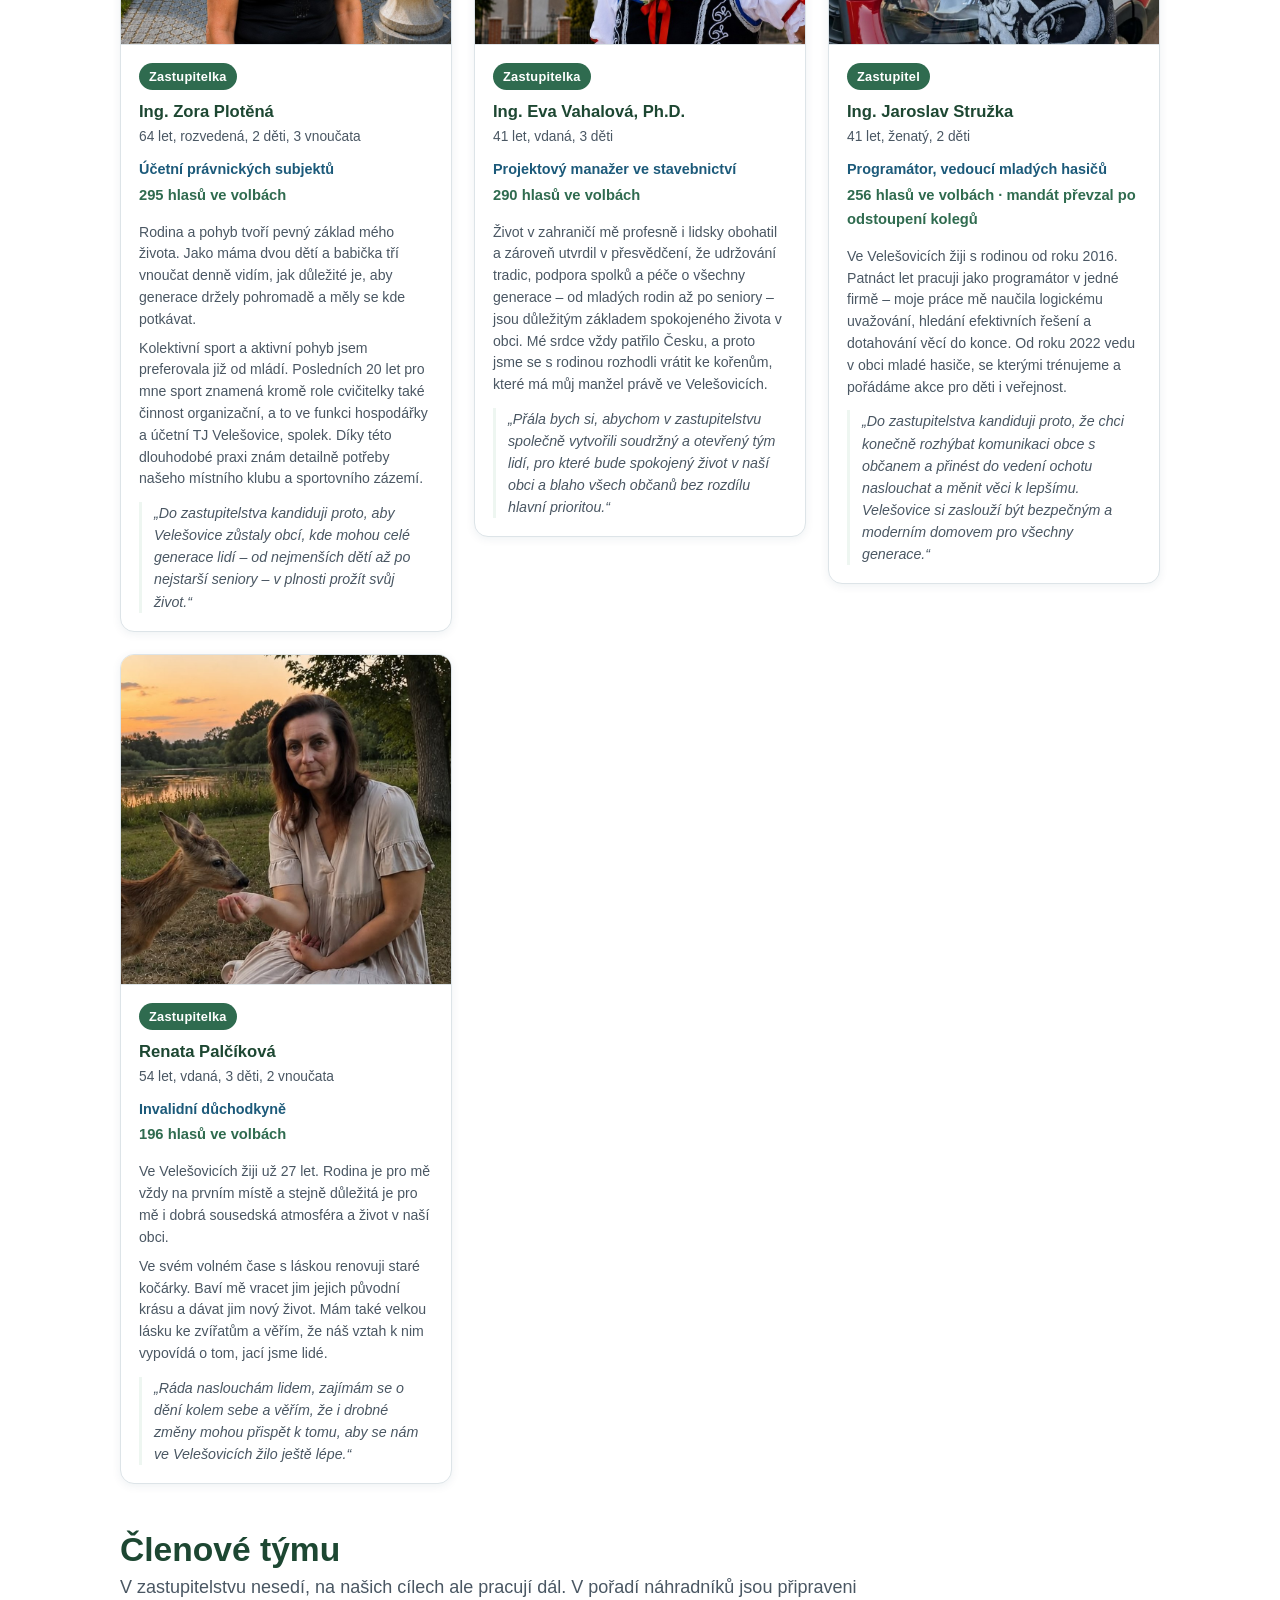
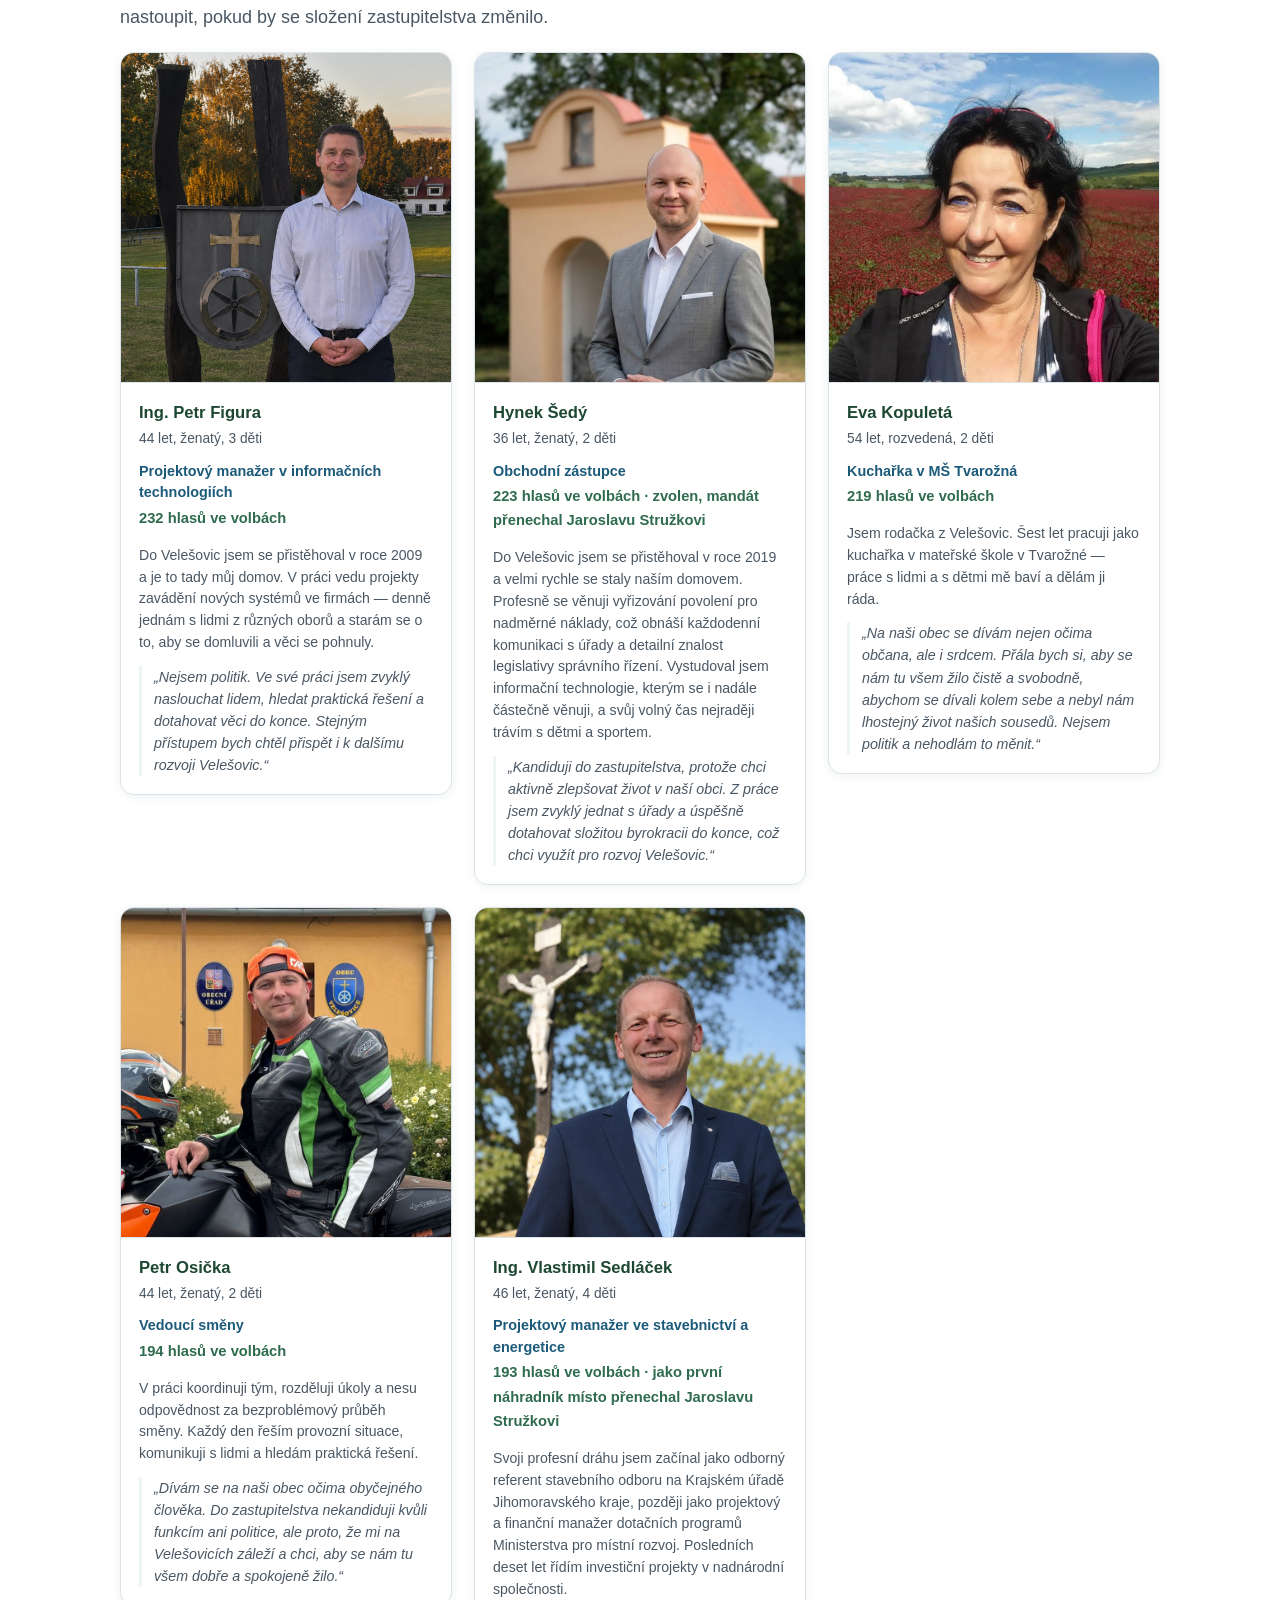
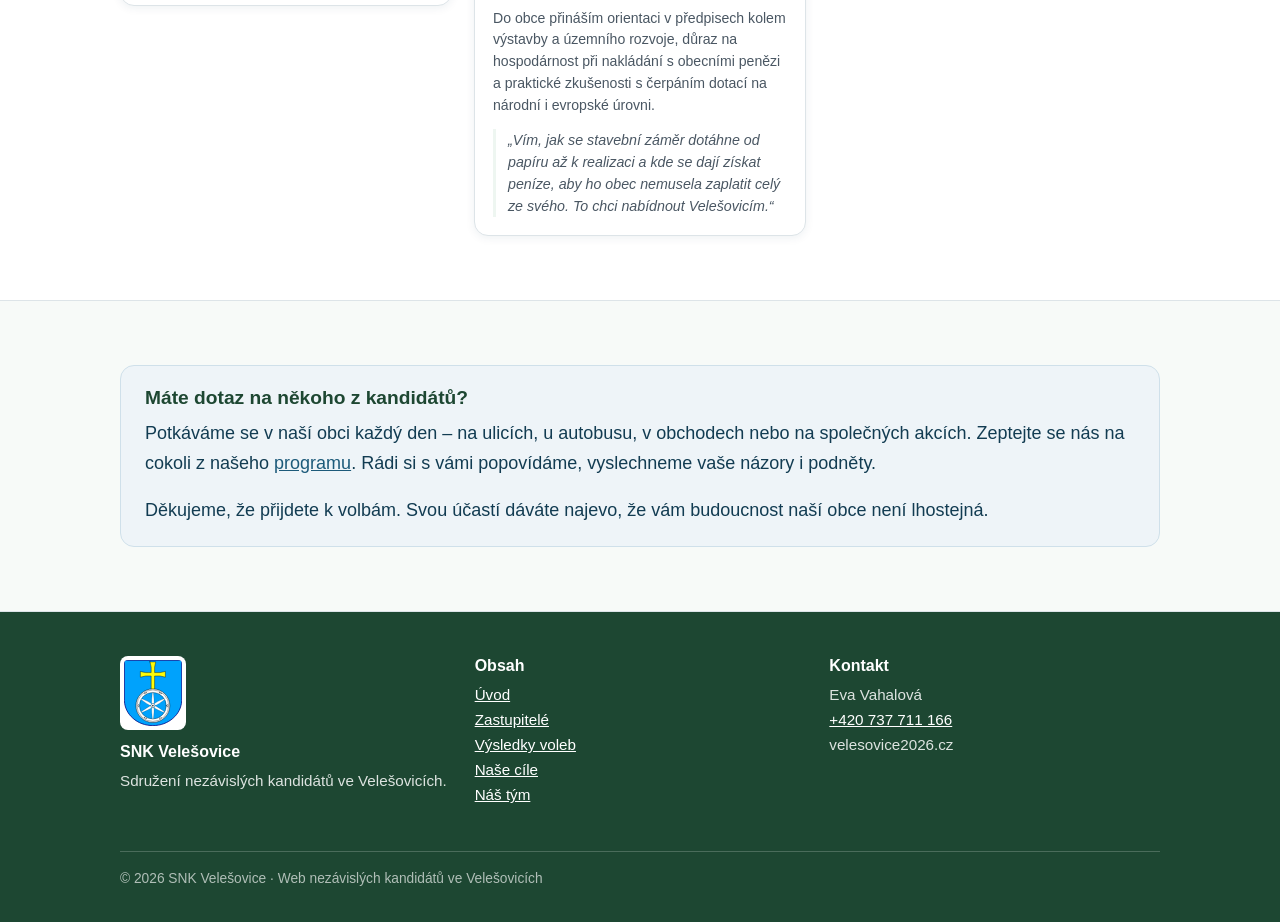
==== commit 1189419c: "Nas tym: rozdeleni na zastupitele a cleny tymu podle vysledku voleb" ====
--- a/kandidati.html
+++ b/kandidati.html
@@ -5,7 +5,7 @@
 <meta name="viewport" content="width=device-width, initial-scale=1.0">
 <title>Náš tým – SNK Velešovice</title>
 <meta name="description" content="Lidé ze sdružení nezávislých kandidátů SNK Velešovice – kdo jsme a čím se zabýváme.">
-<link rel="stylesheet" href="style.css?v=57">
+<link rel="stylesheet" href="style.css?v=58">
 <link rel="icon" href="img/znak.svg" type="image/svg+xml">
 </head>
 <body>
@@ -36,8 +36,8 @@
       <div class="section__head">
         <span class="eyebrow">Náš tým</span>
         <h1>Lidé, kteří ve Velešovicích doopravdy žijí</h1>
-        <p class="lead">Devět jmen, žádná politická strana za nimi. Jsou mezi nimi zástupci místních
-          spolků, odborníci i lidé, kteří se prostě nechtějí dál dívat na to, co v obci nefunguje.</p>
+        <p class="lead">Devět lidí, žádná politická strana za nimi. Čtyři z nás zasedli
+          v zastupitelstvu obce, ostatní zůstávají součástí týmu a pomáhají dál.</p>
       </div>
 
       <figure class="team-photo">
@@ -47,30 +47,129 @@
         <figcaption>Tým SNK Velešovice</figcaption>
       </figure>
 
-      <!--
-        JAK DOPLNIT MEDAILONEK KANDIDÁTA:
-        person__age   – věk, např. 44 let
-        person__role  – profese a čím se zabývá
-        person__motto – citace v uvozovkách, proč kandiduje
-        Prázdné odstavce se na webu vůbec nezobrazí, můžeš je nechat prázdné.
-
-        FOTOGRAFIE: ideálně portrét s odstraněným pozadím (PNG s průhledností),
-        na výšku, alespoň 400 px široký, do složky img/. Potom stačí přepsat
-        src="img/portret-placeholder.svg" na src="img/jmeno.png", doplnit alt="Jméno"
-        a smazat  person__photo--placeholder  z class. Vzor je u kandidáta č. 6.
-      -->
+      <h2 class="skupina">Zastupitelé za SNK Velešovice</h2>
+      <p class="skupina__popis">Čtyři z devíti křesel v zastupitelstvu obce.
+        Řazeno podle počtu hlasů, které jste nám ve volbách dali.</p>
 
       <div class="people">
 
         <article class="person">
           <div class="person__photo-wrap">
+            <img class="person__photo" src="img/plotena-portret.jpg" alt="Ing. Zora Plotěná" loading="lazy">
+          </div>
+          <div class="person__body">
+            <p class="person__stitek">Zastupitelka</p>
+            <p class="person__name">Ing. Zora Plotěná</p>
+            <p class="person__age">64 let, rozvedená, 2 děti, 3 vnoučata</p>
+            <p class="person__role">Účetní právnických subjektů</p>
+            <p class="person__hlasy">295 hlasů ve volbách</p>
+            <p class="person__text">Rodina a pohyb tvoří pevný základ mého života. Jako máma dvou
+              dětí a babička tří vnoučat denně vidím, jak důležité je, aby generace držely pohromadě
+              a měly se kde potkávat.</p>
+            <p class="person__text">Kolektivní sport a aktivní pohyb jsem preferovala již od mládí.
+              Posledních 20 let pro mne sport znamená kromě role cvičitelky také činnost
+              organizační, a to ve funkci hospodářky a účetní TJ Velešovice, spolek. Díky této
+              dlouhodobé praxi znám detailně potřeby našeho místního klubu a sportovního zázemí.</p>
+            <p class="person__motto">„Do zastupitelstva kandiduji proto, aby Velešovice zůstaly
+              obcí, kde mohou celé generace lidí – od nejmenších dětí až po nejstarší seniory –
+              v plnosti prožít svůj život.“</p>
+          </div>
+        </article>
+
+        <article class="person">
+          <div class="person__photo-wrap">
+            <img class="person__photo" src="img/vahalova-portret.jpg" alt="Ing. Eva Vahalová, Ph.D." loading="lazy">
+          </div>
+          <div class="person__body">
+            <p class="person__stitek">Zastupitelka</p>
+            <p class="person__name">Ing. Eva Vahalová, Ph.D.</p>
+            <p class="person__age">41 let, vdaná, 3 děti</p>
+            <p class="person__role">Projektový manažer ve stavebnictví</p>
+            <p class="person__hlasy">290 hlasů ve volbách</p>
+            <p class="person__text">Život v zahraničí mě profesně i lidsky obohatil a zároveň
+              utvrdil v přesvědčení, že udržování tradic, podpora spolků a péče o všechny generace
+              – od mladých rodin až po seniory – jsou důležitým základem spokojeného života v obci.
+              Mé srdce vždy patřilo Česku, a proto jsme se s rodinou rozhodli vrátit ke kořenům,
+              které má můj manžel právě ve Velešovicích.</p>
+            <p class="person__motto">„Přála bych si, abychom v zastupitelstvu společně vytvořili
+              soudržný a otevřený tým lidí, pro které bude spokojený život v naší obci a blaho
+              všech občanů bez rozdílu hlavní prioritou.“</p>
+          </div>
+        </article>
+
+        <article class="person">
+          <div class="person__photo-wrap">
+            <img class="person__photo" src="img/struzka-portret.jpg" alt="Ing. Jaroslav Stružka" loading="lazy">
+          </div>
+          <div class="person__body">
+            <p class="person__stitek">Zastupitel</p>
+            <p class="person__name">Ing. Jaroslav Stružka</p>
+            <p class="person__age">41 let, ženatý, 2 děti</p>
+            <p class="person__role">Programátor, vedoucí mladých hasičů</p>
+            <p class="person__hlasy">256 hlasů ve volbách · mandát převzal po odstoupení kolegů</p>
+            <p class="person__text">Ve Velešovicích žiji s rodinou od roku 2016. Patnáct let pracuji
+              jako programátor v jedné firmě – moje práce mě naučila logickému uvažování, hledání
+              efektivních řešení a dotahování věcí do konce. Od roku 2022 vedu v obci mladé hasiče,
+              se kterými trénujeme a pořádáme akce pro děti i veřejnost.</p>
+            <p class="person__motto">„Do zastupitelstva kandiduji proto, že chci konečně rozhýbat
+              komunikaci obce s občanem a přinést do vedení ochotu naslouchat a měnit věci k lepšímu.
+              Velešovice si zaslouží být bezpečným a moderním domovem pro všechny generace.“</p>
+          </div>
+        </article>
+
+        <article class="person">
+          <div class="person__photo-wrap">
+            <img class="person__photo" src="img/palcikova-portret.jpg" alt="Renata Palčíková" loading="lazy">
+          </div>
+          <div class="person__body">
+            <p class="person__stitek">Zastupitelka</p>
+            <p class="person__name">Renata Palčíková</p>
+            <p class="person__age">54 let, vdaná, 3 děti, 2 vnoučata</p>
+            <p class="person__role">Invalidní důchodkyně</p>
+            <p class="person__hlasy">196 hlasů ve volbách</p>
+            <p class="person__text">Ve Velešovicích žiji už 27 let. Rodina je pro mě vždy na prvním
+              místě a stejně důležitá je pro mě i dobrá sousedská atmosféra a život v naší obci.</p>
+            <p class="person__text">Ve svém volném čase s láskou renovuji staré kočárky. Baví mě
+              vracet jim jejich původní krásu a dávat jim nový život. Mám také velkou lásku
+              ke zvířatům a věřím, že náš vztah k nim vypovídá o tom, jací jsme lidé.</p>
+            <p class="person__motto">„Ráda naslouchám lidem, zajímám se o dění kolem sebe a věřím,
+              že i drobné změny mohou přispět k tomu, aby se nám ve Velešovicích žilo ještě lépe.“</p>
+          </div>
+        </article>
+
+      </div>
+
+      <h2 class="skupina">Členové týmu</h2>
+      <p class="skupina__popis">V zastupitelstvu nesedí, na našich cílech ale pracují dál.
+        V pořadí náhradníků jsou připraveni nastoupit, pokud by se složení zastupitelstva změnilo.</p>
+
+      <div class="people">
+
+        <article class="person">
+          <div class="person__photo-wrap">
+            <img class="person__photo" src="img/figura-portret.jpg" alt="Ing. Petr Figura" loading="lazy">
+          </div>
+          <div class="person__body">
+            <p class="person__name">Ing. Petr Figura</p>
+            <p class="person__age">44 let, ženatý, 3 děti</p>
+            <p class="person__role">Projektový manažer v informačních technologiích</p>
+            <p class="person__hlasy">232 hlasů ve volbách</p>
+            <p class="person__text">Do Velešovic jsem se přistěhoval v roce 2009 a je to tady můj
+              domov. V práci vedu projekty zavádění nových systémů ve firmách — denně jednám s lidmi
+              z různých oborů a starám se o to, aby se domluvili a věci se pohnuly.</p>
+            <p class="person__motto">„Nejsem politik. Ve své práci jsem zvyklý naslouchat lidem, hledat praktická řešení a dotahovat věci do konce. Stejným přístupem bych chtěl přispět i k dalšímu rozvoji Velešovic.“</p>
+          </div>
+        </article>
+
+        <article class="person">
+          <div class="person__photo-wrap">
             <img class="person__photo" src="img/sedy-portret.jpg" alt="Hynek Šedý" loading="lazy">
-            <span class="person__num">1</span>
           </div>
           <div class="person__body">
             <p class="person__name">Hynek Šedý</p>
             <p class="person__age">36 let, ženatý, 2 děti</p>
             <p class="person__role">Obchodní zástupce</p>
+            <p class="person__hlasy">223 hlasů ve volbách · zvolen, mandát přenechal Jaroslavu Stružkovi</p>
             <p class="person__text">Do Velešovic jsem se přistěhoval v roce 2019 a velmi rychle
               se staly naším domovem. Profesně se věnuji vyřizování povolení pro nadměrné náklady,
               což obnáší každodenní komunikaci s úřady a detailní znalost legislativy správního
@@ -84,52 +183,48 @@
 
         <article class="person">
           <div class="person__photo-wrap">
-            <img class="person__photo" src="img/vahalova-portret.jpg" alt="Ing. Eva Vahalová, Ph.D." loading="lazy">
-            <span class="person__num">2</span>
-          </div>
-          <div class="person__body">
-            <p class="person__name">Ing. Eva Vahalová, Ph.D.</p>
-            <p class="person__age">41 let, vdaná, 3 děti</p>
-            <p class="person__role">Projektový manažer ve stavebnictví</p>
-            <p class="person__text">Život v zahraničí mě profesně i lidsky obohatil a zároveň
-              utvrdil v přesvědčení, že udržování tradic, podpora spolků a péče o všechny generace
-              – od mladých rodin až po seniory – jsou důležitým základem spokojeného života v obci.
-              Mé srdce vždy patřilo Česku, a proto jsme se s rodinou rozhodli vrátit ke kořenům,
-              které má můj manžel právě ve Velešovicích.</p>
-            <p class="person__motto">„Přála bych si, abychom v zastupitelstvu společně vytvořili
-              soudržný a otevřený tým lidí, pro které bude spokojený život v naší obci a blaho
-              všech občanů bez rozdílu hlavní prioritou.“</p>
-          </div>
-        </article>
-
-        <article class="person">
-          <div class="person__photo-wrap">
-            <img class="person__photo" src="img/palcikova-portret.jpg" alt="Renata Palčíková" loading="lazy">
-            <span class="person__num">3</span>
-          </div>
-          <div class="person__body">
-            <p class="person__name">Renata Palčíková</p>
-            <p class="person__age">54 let, vdaná, 3 děti, 2 vnoučata</p>
-            <p class="person__role">Invalidní důchodkyně</p>
-            <p class="person__text">Ve Velešovicích žiji už 27 let. Rodina je pro mě vždy na prvním
-              místě a stejně důležitá je pro mě i dobrá sousedská atmosféra a život v naší obci.</p>
-            <p class="person__text">Ve svém volném čase s láskou renovuji staré kočárky. Baví mě
-              vracet jim jejich původní krásu a dávat jim nový život. Mám také velkou lásku
-              ke zvířatům a věřím, že náš vztah k nim vypovídá o tom, jací jsme lidé.</p>
-            <p class="person__motto">„Ráda naslouchám lidem, zajímám se o dění kolem sebe a věřím,
-              že i drobné změny mohou přispět k tomu, aby se nám ve Velešovicích žilo ještě lépe.“</p>
+            <img class="person__photo" src="img/kopuleta-portret.jpg" alt="Eva Kopuletá" loading="lazy">
+          </div>
+          <div class="person__body">
+            <p class="person__name">Eva Kopuletá</p>
+            <p class="person__age">54 let, rozvedená, 2 děti</p>
+            <p class="person__role">Kuchařka v MŠ Tvarožná</p>
+            <p class="person__hlasy">219 hlasů ve volbách</p>
+            <p class="person__text">Jsem rodačka z Velešovic. Šest let pracuji jako kuchařka
+              v mateřské škole v Tvarožné — práce s lidmi a s dětmi mě baví a dělám ji ráda.</p>
+            <p class="person__motto">„Na naši obec se dívám nejen očima občana, ale i srdcem. Přála
+              bych si, aby se nám tu všem žilo čistě a svobodně, abychom se dívali kolem sebe
+              a nebyl nám lhostejný život našich sousedů. Nejsem politik a nehodlám to měnit.“</p>
+          </div>
+        </article>
+
+        <article class="person">
+          <div class="person__photo-wrap">
+            <img class="person__photo" src="img/osicka-portret.jpg" alt="Petr Osička" loading="lazy">
+          </div>
+          <div class="person__body">
+            <p class="person__name">Petr Osička</p>
+            <p class="person__age">44 let, ženatý, 2 děti</p>
+            <p class="person__role">Vedoucí směny</p>
+            <p class="person__hlasy">194 hlasů ve volbách</p>
+            <p class="person__text">V práci koordinuji tým, rozděluji úkoly a nesu odpovědnost
+              za bezproblémový průběh směny. Každý den řeším provozní situace, komunikuji s lidmi
+              a hledám praktická řešení.</p>
+            <p class="person__motto">„Dívám se na naši obec očima obyčejného člověka.
+              Do zastupitelstva nekandiduji kvůli funkcím ani politice, ale proto, že mi na
+              Velešovicích záleží a chci, aby se nám tu všem dobře a spokojeně žilo.“</p>
           </div>
         </article>
 
         <article class="person">
           <div class="person__photo-wrap">
             <img class="person__photo" src="img/sedlacek-portret.jpg" alt="Ing. Vlastimil Sedláček" loading="lazy">
-            <span class="person__num">4</span>
           </div>
           <div class="person__body">
             <p class="person__name">Ing. Vlastimil Sedláček</p>
             <p class="person__age">46 let, ženatý, 4 děti</p>
             <p class="person__role">Projektový manažer ve stavebnictví a energetice</p>
+            <p class="person__hlasy">193 hlasů ve volbách · jako první náhradník místo přenechal Jaroslavu Stružkovi</p>
             <p class="person__text">Svoji profesní dráhu jsem začínal jako odborný referent
               stavebního odboru na Krajském úřadě Jihomoravského kraje, později jako projektový
               a finanční manažer dotačních programů Ministerstva pro místní rozvoj. Posledních
@@ -143,98 +238,6 @@
           </div>
         </article>
 
-        <article class="person">
-          <div class="person__photo-wrap">
-            <img class="person__photo" src="img/struzka-portret.jpg" alt="Ing. Jaroslav Stružka" loading="lazy">
-            <span class="person__num">5</span>
-          </div>
-          <div class="person__body">
-            <p class="person__name">Ing. Jaroslav Stružka</p>
-            <p class="person__age">41 let, ženatý, 2 děti</p>
-            <p class="person__role">Programátor, vedoucí mladých hasičů</p>
-            <p class="person__text">Ve Velešovicích žiji s rodinou od roku 2016. Patnáct let pracuji
-              jako programátor v jedné firmě – moje práce mě naučila logickému uvažování, hledání
-              efektivních řešení a dotahování věcí do konce. Od roku 2022 vedu v obci mladé hasiče,
-              se kterými trénujeme a pořádáme akce pro děti i veřejnost.</p>
-            <p class="person__motto">„Do zastupitelstva kandiduji proto, že chci konečně rozhýbat
-              komunikaci obce s občanem a přinést do vedení ochotu naslouchat a měnit věci k lepšímu.
-              Velešovice si zaslouží být bezpečným a moderním domovem pro všechny generace.“</p>
-          </div>
-        </article>
-
-        <article class="person">
-          <div class="person__photo-wrap">
-            <img class="person__photo" src="img/figura-portret.jpg" alt="Ing. Petr Figura" loading="lazy">
-            <span class="person__num">6</span>
-          </div>
-          <div class="person__body">
-            <p class="person__name">Ing. Petr Figura</p>
-            <p class="person__age">44 let, ženatý, 3 děti</p>
-            <p class="person__role">Projektový manažer v informačních technologiích</p>
-            <p class="person__text">Do Velešovic jsem se přistěhoval v roce 2009 a je to tady můj
-              domov. V práci vedu projekty zavádění nových systémů ve firmách — denně jednám s lidmi
-              z různých oborů a starám se o to, aby se domluvili a věci se pohnuly.</p>
-            <p class="person__motto">„Nejsem politik. Ve své práci jsem zvyklý naslouchat lidem, hledat praktická řešení a dotahovat věci do konce. Stejným přístupem bych chtěl přispět i k dalšímu rozvoji Velešovic.“</p>
-          </div>
-        </article>
-
-        <article class="person">
-          <div class="person__photo-wrap">
-            <img class="person__photo" src="img/plotena-portret.jpg" alt="Ing. Zora Plotěná" loading="lazy">
-            <span class="person__num">7</span>
-          </div>
-          <div class="person__body">
-            <p class="person__name">Ing. Zora Plotěná</p>
-            <p class="person__age">64 let, rozvedená, 2 děti, 3 vnoučata</p>
-            <p class="person__role">Účetní právnických subjektů</p>
-            <p class="person__text">Rodina a pohyb tvoří pevný základ mého života. Jako máma dvou
-              dětí a babička tří vnoučat denně vidím, jak důležité je, aby generace držely pohromadě
-              a měly se kde potkávat.</p>
-            <p class="person__text">Kolektivní sport a aktivní pohyb jsem preferovala již od mládí.
-              Posledních 20 let pro mne sport znamená kromě role cvičitelky také činnost
-              organizační, a to ve funkci hospodářky a účetní TJ Velešovice, spolek. Díky této
-              dlouhodobé praxi znám detailně potřeby našeho místního klubu a sportovního zázemí.</p>
-            <p class="person__motto">„Do zastupitelstva kandiduji proto, aby Velešovice zůstaly
-              obcí, kde mohou celé generace lidí – od nejmenších dětí až po nejstarší seniory –
-              v plnosti prožít svůj život.“</p>
-          </div>
-        </article>
-
-        <article class="person">
-          <div class="person__photo-wrap">
-            <img class="person__photo" src="img/osicka-portret.jpg" alt="Petr Osička" loading="lazy">
-            <span class="person__num">8</span>
-          </div>
-          <div class="person__body">
-            <p class="person__name">Petr Osička</p>
-            <p class="person__age">44 let, ženatý, 2 děti</p>
-            <p class="person__role">Vedoucí směny</p>
-            <p class="person__text">V práci koordinuji tým, rozděluji úkoly a nesu odpovědnost
-              za bezproblémový průběh směny. Každý den řeším provozní situace, komunikuji s lidmi
-              a hledám praktická řešení.</p>
-            <p class="person__motto">„Dívám se na naši obec očima obyčejného člověka.
-              Do zastupitelstva nekandiduji kvůli funkcím ani politice, ale proto, že mi na
-              Velešovicích záleží a chci, aby se nám tu všem dobře a spokojeně žilo.“</p>
-          </div>
-        </article>
-
-        <article class="person">
-          <div class="person__photo-wrap">
-            <img class="person__photo" src="img/kopuleta-portret.jpg" alt="Eva Kopuletá" loading="lazy">
-            <span class="person__num">9</span>
-          </div>
-          <div class="person__body">
-            <p class="person__name">Eva Kopuletá</p>
-            <p class="person__age">54 let, rozvedená, 2 děti</p>
-            <p class="person__role">Kuchařka v MŠ Tvarožná</p>
-            <p class="person__text">Jsem rodačka z Velešovic. Šest let pracuji jako kuchařka
-              v mateřské škole v Tvarožné — práce s lidmi a s dětmi mě baví a dělám ji ráda.</p>
-            <p class="person__motto">„Na naši obec se dívám nejen očima občana, ale i srdcem. Přála
-              bych si, aby se nám tu všem žilo čistě a svobodně, abychom se dívali kolem sebe
-              a nebyl nám lhostejný život našich sousedů. Nejsem politik a nehodlám to měnit.“</p>
-          </div>
-        </article>
-
       </div>
     </div>
   </section>
--- a/style.css
+++ b/style.css
@@ -608,6 +608,37 @@
 .text-blok h2 { margin-bottom: .5em; }
 .text-blok p { margin-bottom: 1em; }
 
+.skupina {
+    margin: 46px 0 2px;
+}
+
+.skupina:first-of-type { margin-top: 32px; }
+
+.skupina__popis {
+    max-width: 44em;
+    color: var(--ink-soft);
+    margin-bottom: 20px;
+}
+
+.person__stitek {
+    display: inline-block;
+    margin-bottom: 8px;
+    padding: 3px 10px;
+    border-radius: 999px;
+    background: var(--green-700);
+    color: #fff;
+    font-size: .8rem;
+    font-weight: 700;
+    letter-spacing: .02em;
+}
+
+.person__hlasy {
+    margin-top: 2px;
+    font-size: .92rem;
+    font-weight: 600;
+    color: var(--green-700);
+}
+
 .podpis {
     font-weight: 700;
     color: var(--green-900);
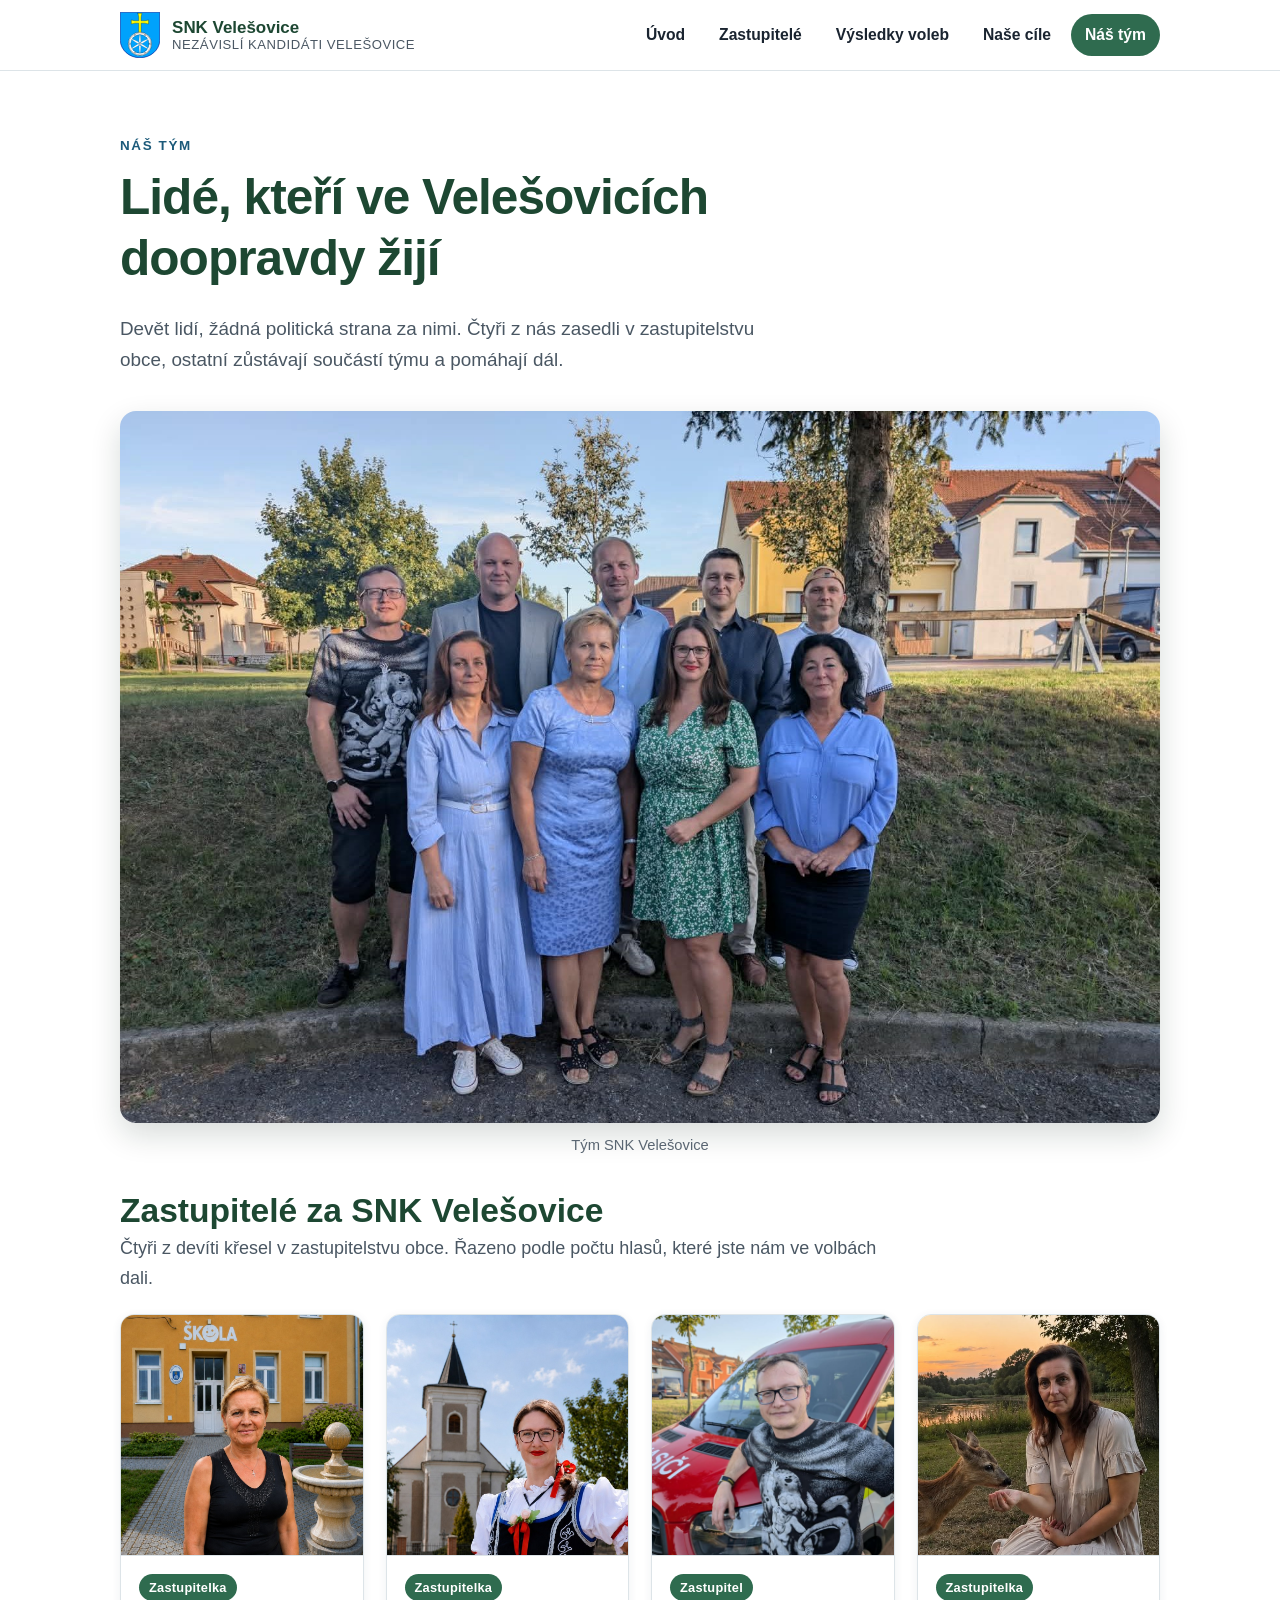
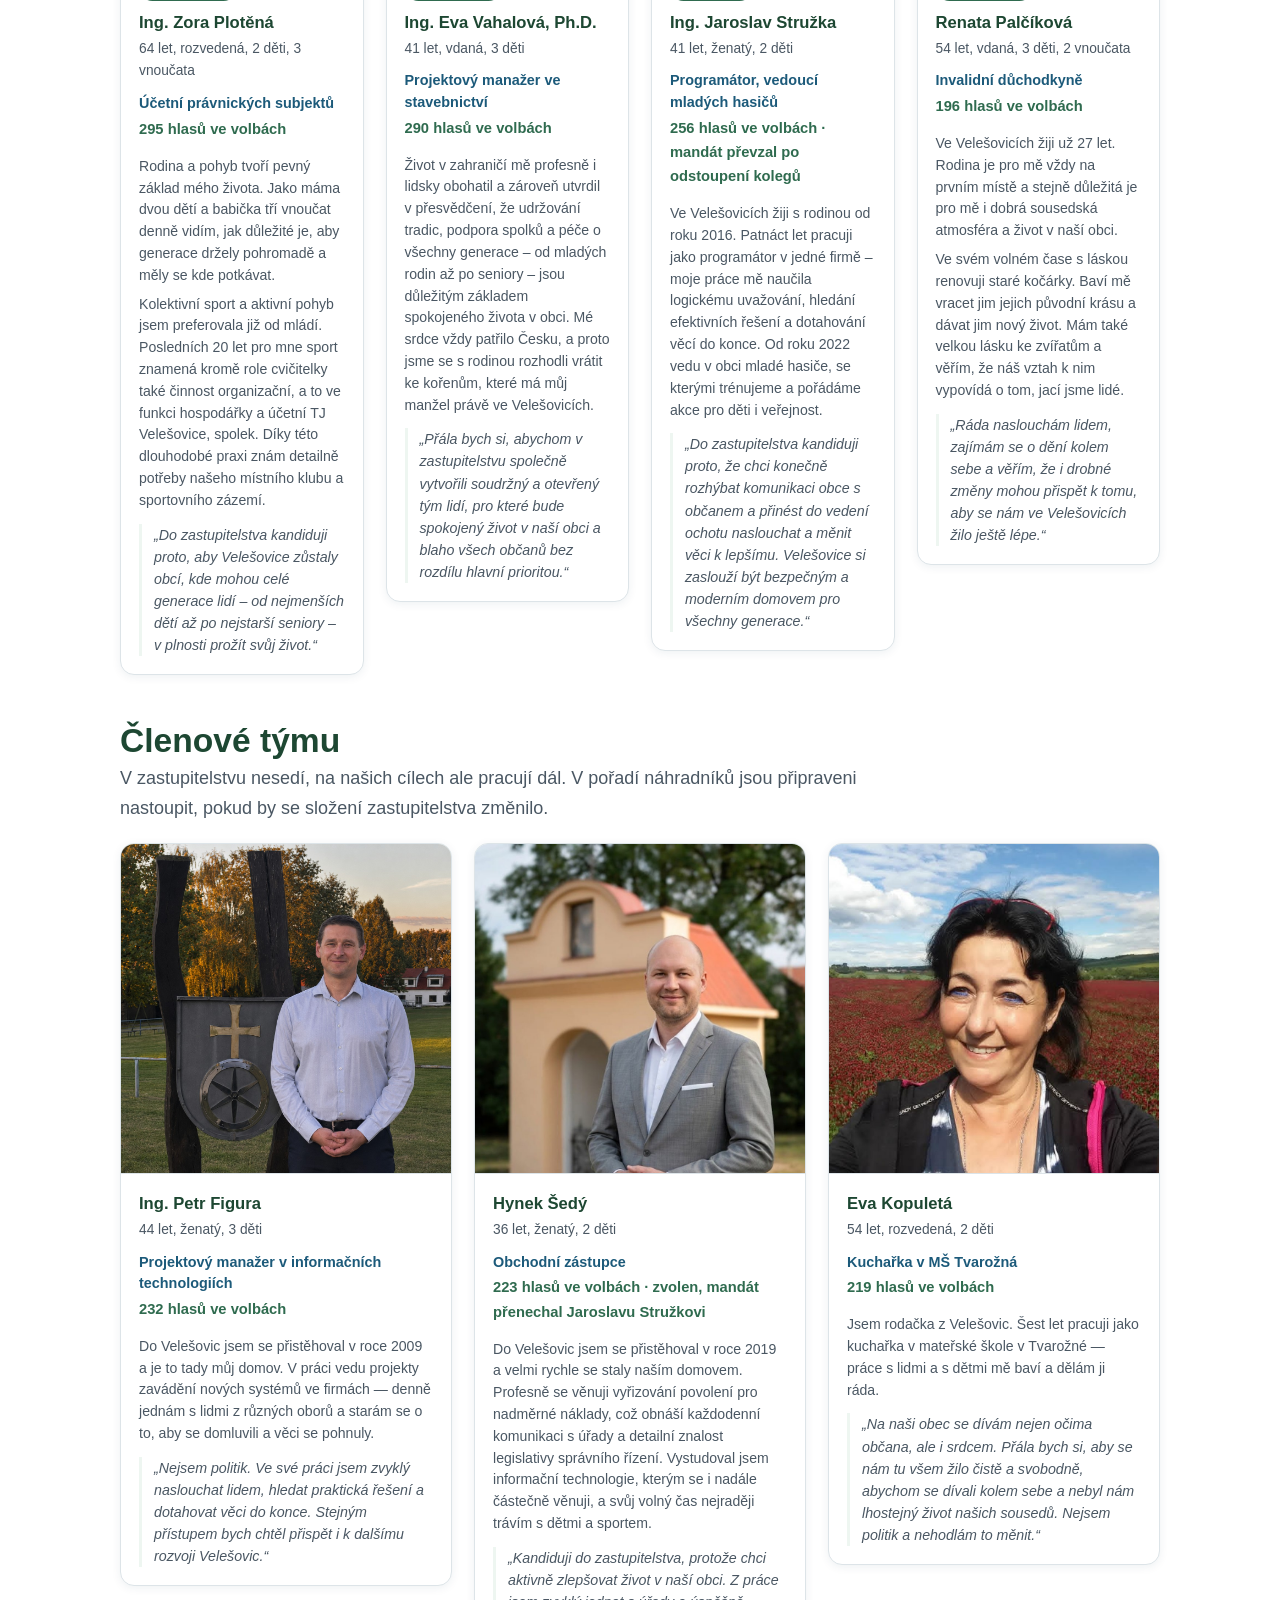
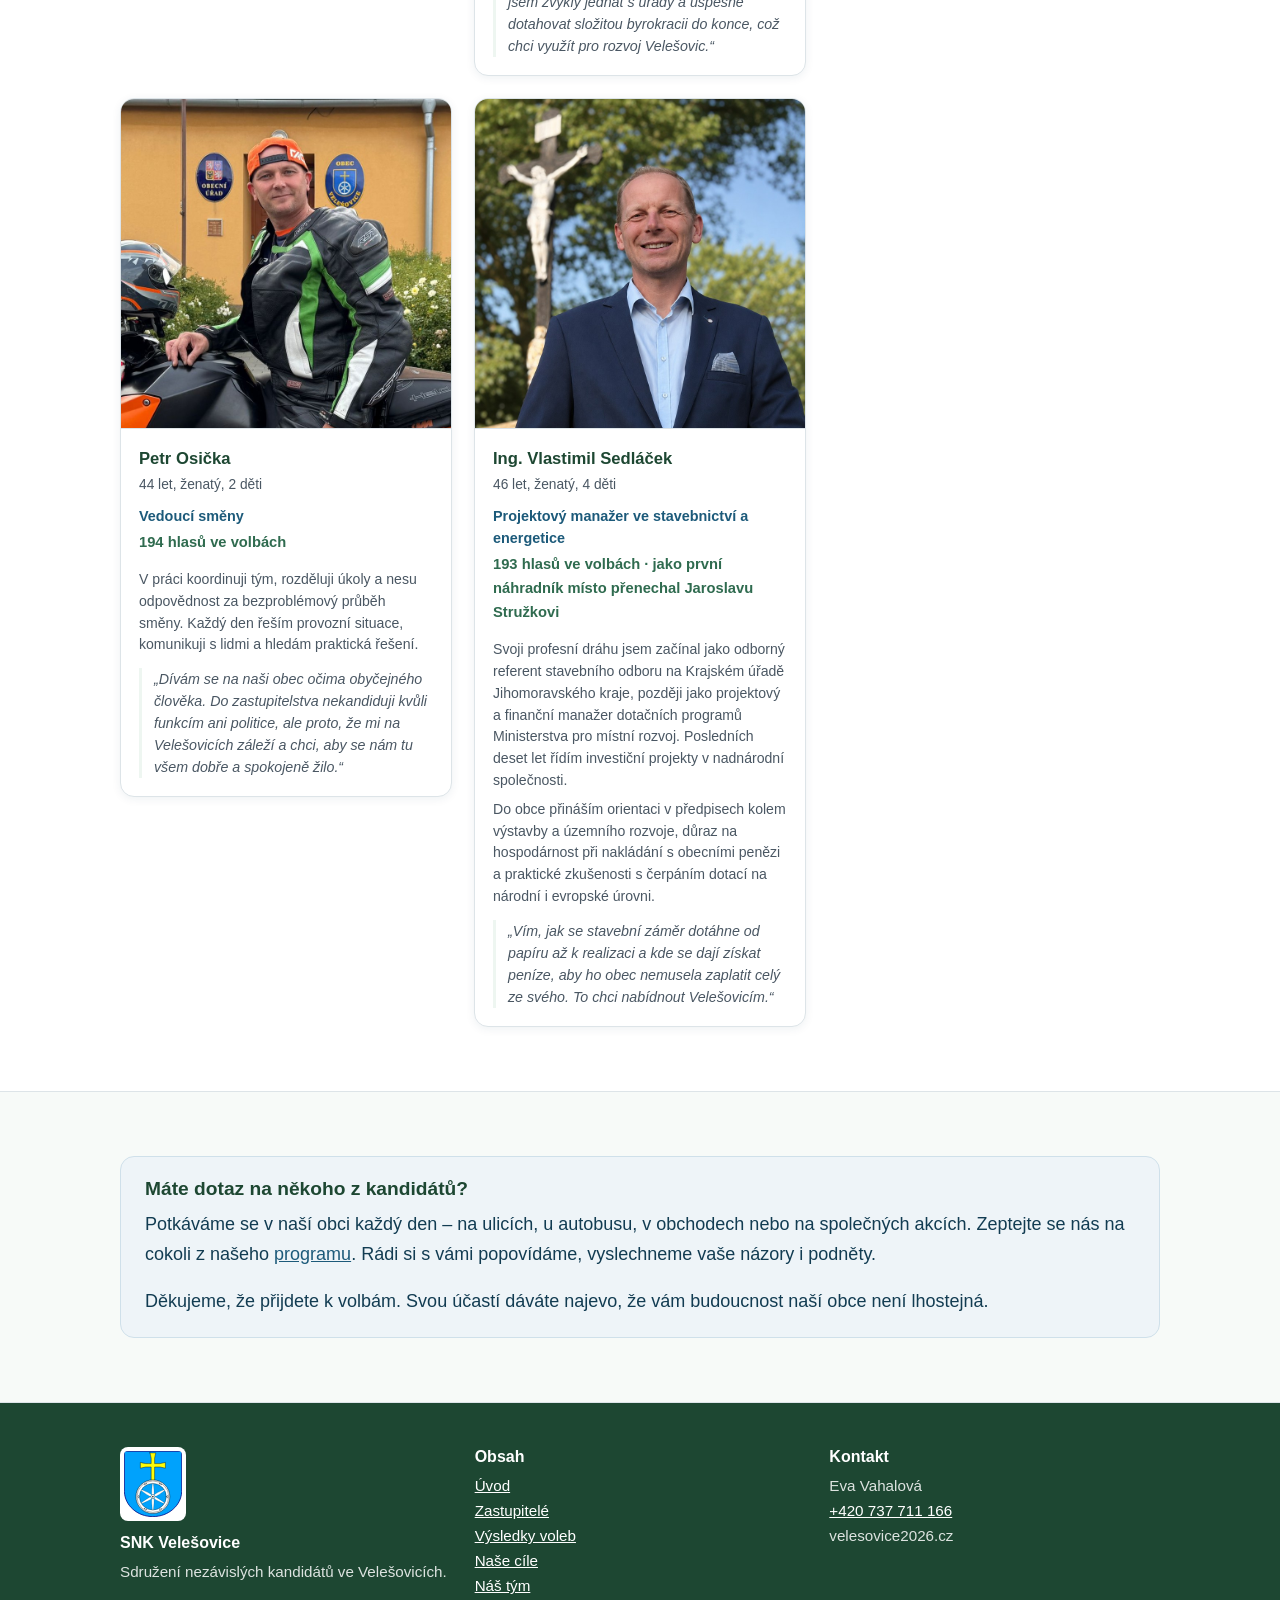
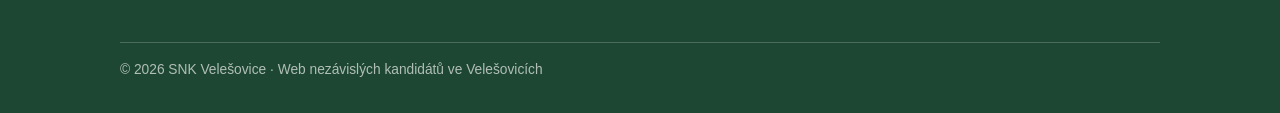
==== commit 4a34d8f8: "Nas tym: zastupitele ve ctyrech sloupcich" ====
--- a/kandidati.html
+++ b/kandidati.html
@@ -5,7 +5,7 @@
 <meta name="viewport" content="width=device-width, initial-scale=1.0">
 <title>Náš tým – SNK Velešovice</title>
 <meta name="description" content="Lidé ze sdružení nezávislých kandidátů SNK Velešovice – kdo jsme a čím se zabýváme.">
-<link rel="stylesheet" href="style.css?v=58">
+<link rel="stylesheet" href="style.css?v=59">
 <link rel="icon" href="img/znak.svg" type="image/svg+xml">
 </head>
 <body>
@@ -51,7 +51,7 @@
       <p class="skupina__popis">Čtyři z devíti křesel v zastupitelstvu obce.
         Řazeno podle počtu hlasů, které jste nám ve volbách dali.</p>
 
-      <div class="people">
+      <div class="people people--ctyri">
 
         <article class="person">
           <div class="person__photo-wrap">
--- a/style.css
+++ b/style.css
@@ -317,6 +317,16 @@
     align-items: start;              /* karty se neroztahují na výšku sousedů */
 }
 
+.people--ctyri { grid-template-columns: repeat(4, 1fr); }
+
+@media (max-width: 900px) {
+    .people--ctyri { grid-template-columns: repeat(2, 1fr); }
+}
+
+@media (max-width: 520px) {
+    .people--ctyri { grid-template-columns: repeat(2, 1fr); }
+}
+
 .person {
     background: #fff;
     border: 1px solid var(--line);
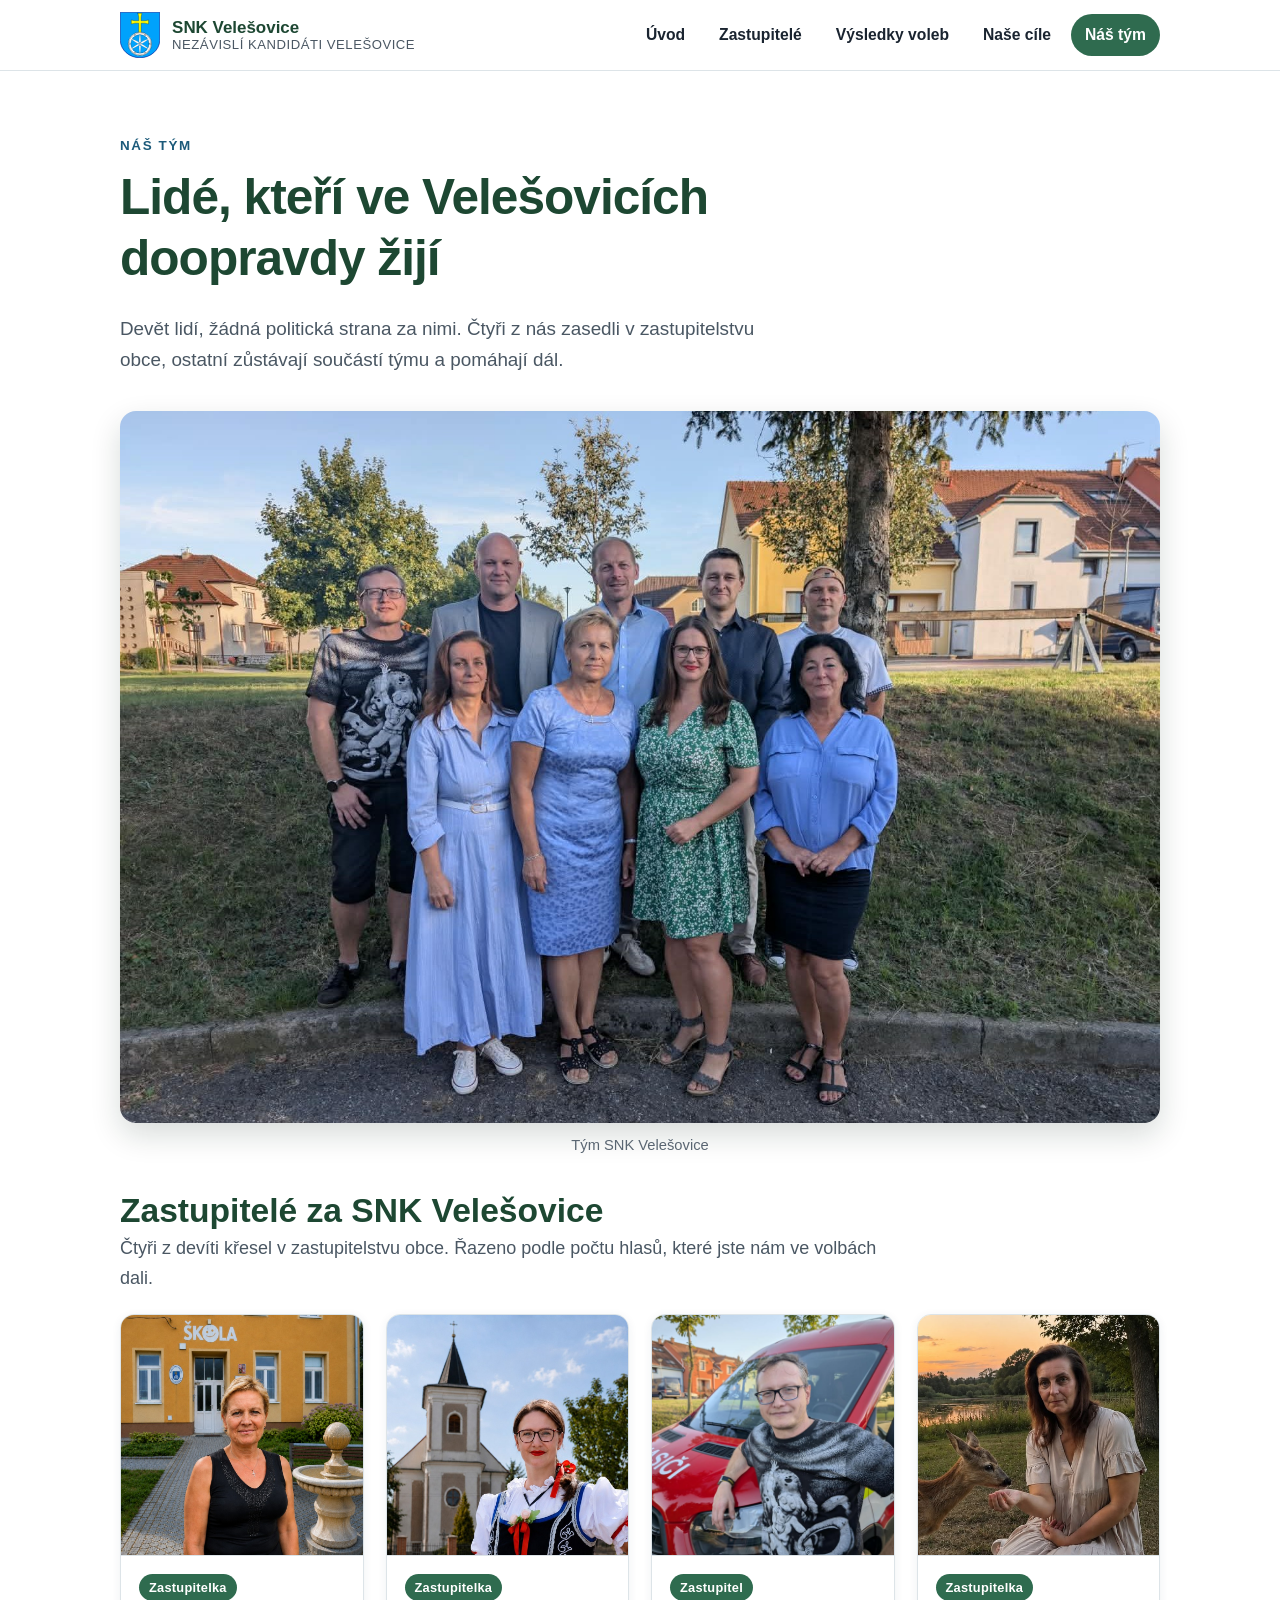
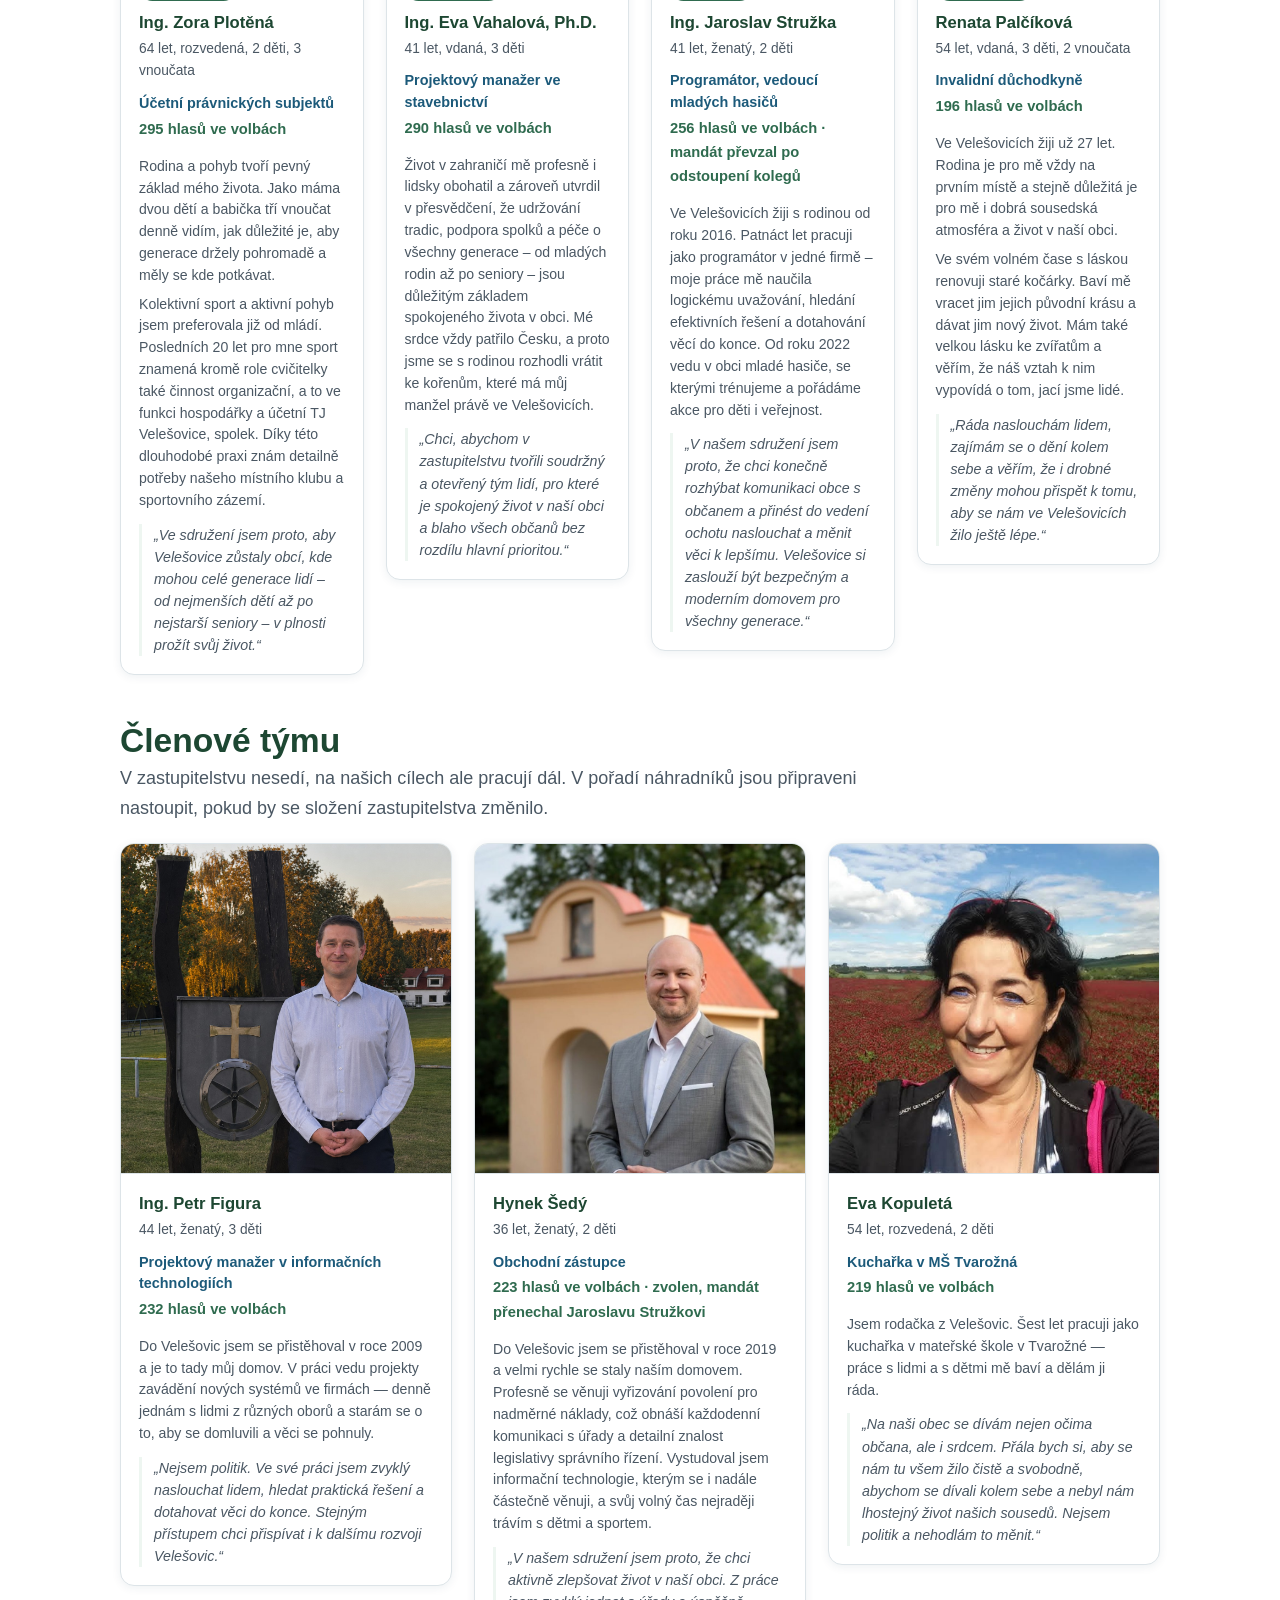
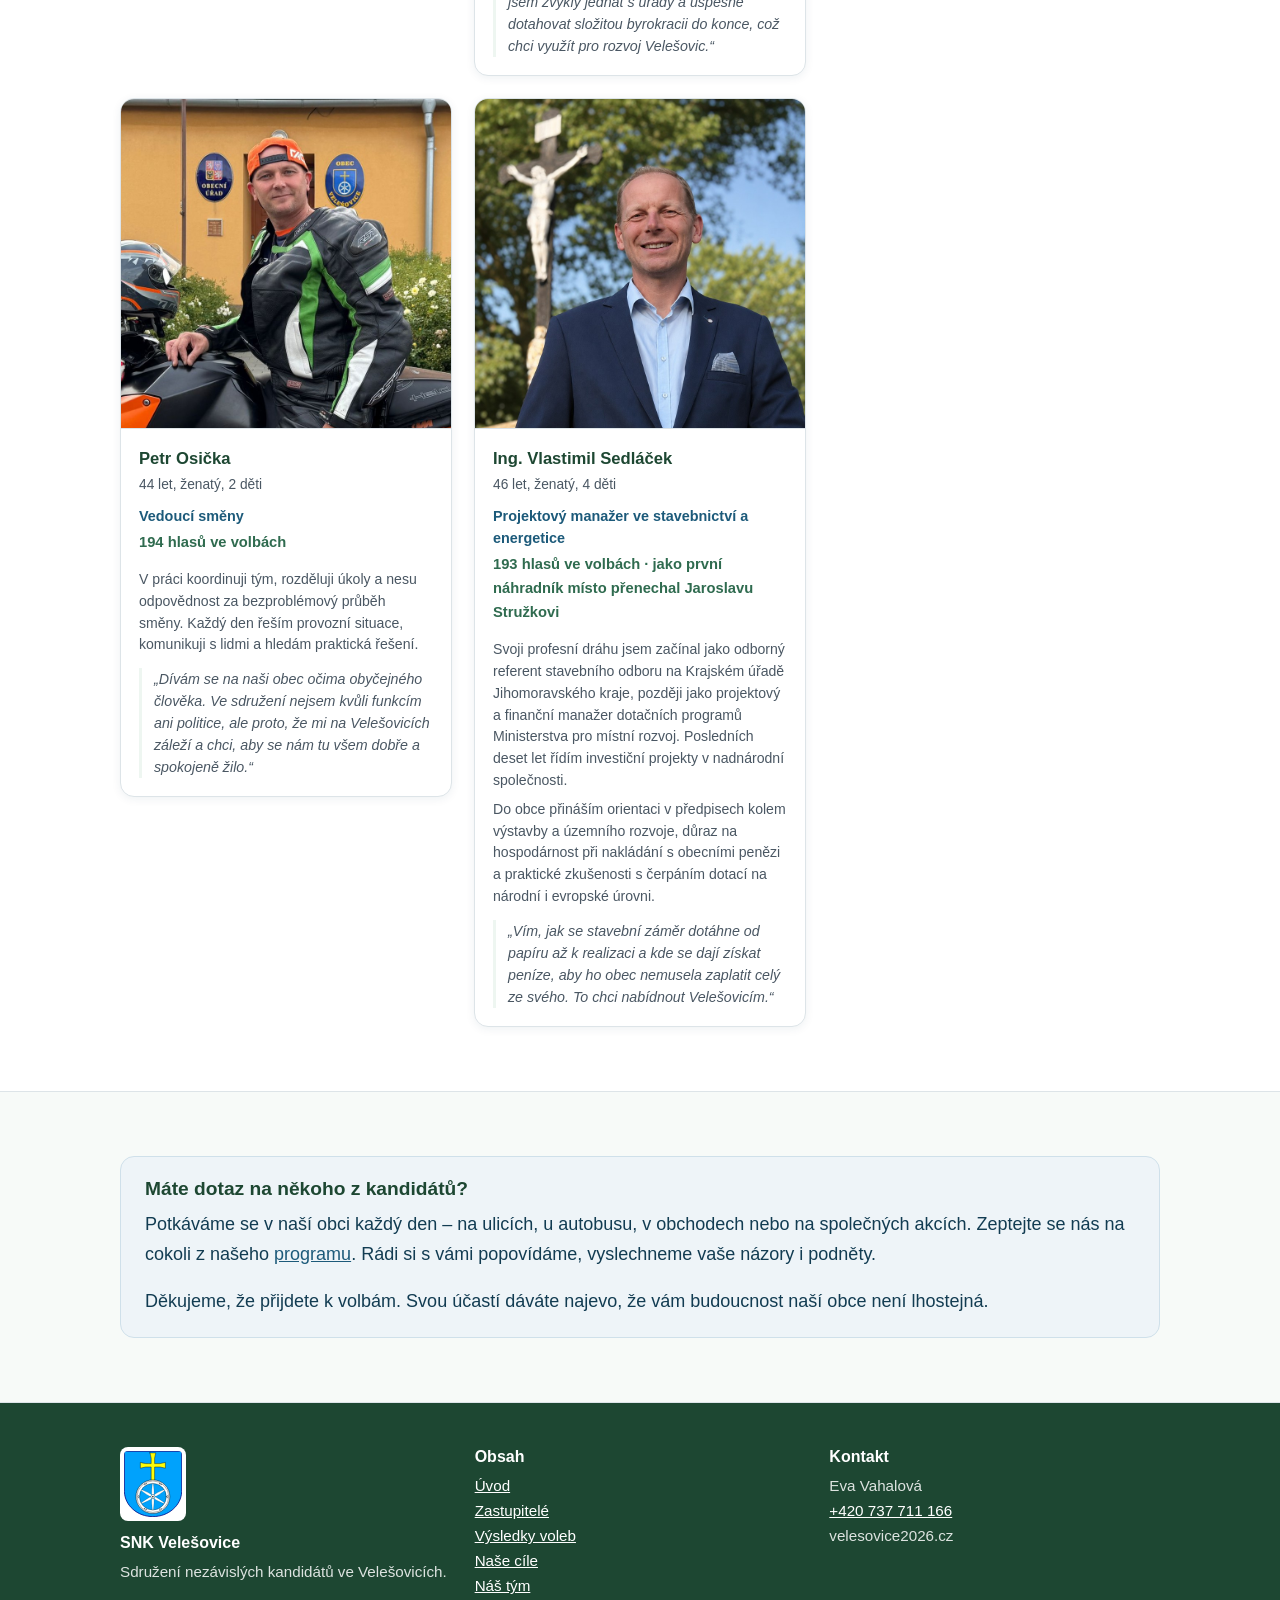
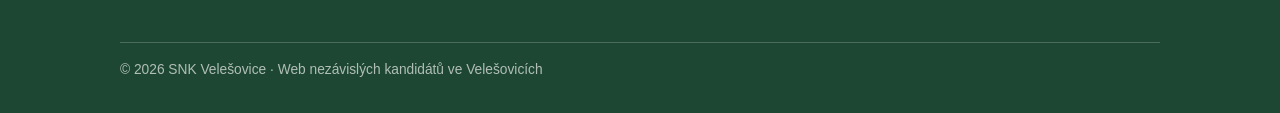
==== commit accca072: "Citaty clenu tymu preformulovany do povolebniho zneni" ====
--- a/kandidati.html
+++ b/kandidati.html
@@ -5,7 +5,7 @@
 <meta name="viewport" content="width=device-width, initial-scale=1.0">
 <title>Náš tým – SNK Velešovice</title>
 <meta name="description" content="Lidé ze sdružení nezávislých kandidátů SNK Velešovice – kdo jsme a čím se zabýváme.">
-<link rel="stylesheet" href="style.css?v=59">
+<link rel="stylesheet" href="style.css?v=60">
 <link rel="icon" href="img/znak.svg" type="image/svg+xml">
 </head>
 <body>
@@ -70,9 +70,9 @@
               Posledních 20 let pro mne sport znamená kromě role cvičitelky také činnost
               organizační, a to ve funkci hospodářky a účetní TJ Velešovice, spolek. Díky této
               dlouhodobé praxi znám detailně potřeby našeho místního klubu a sportovního zázemí.</p>
-            <p class="person__motto">„Do zastupitelstva kandiduji proto, aby Velešovice zůstaly
-              obcí, kde mohou celé generace lidí – od nejmenších dětí až po nejstarší seniory –
-              v plnosti prožít svůj život.“</p>
+            <p class="person__motto">„Ve sdružení jsem proto, aby Velešovice zůstaly obcí, kde mohou
+              celé generace lidí – od nejmenších dětí až po nejstarší seniory – v plnosti prožít
+              svůj život.“</p>
           </div>
         </article>
 
@@ -91,9 +91,9 @@
               – od mladých rodin až po seniory – jsou důležitým základem spokojeného života v obci.
               Mé srdce vždy patřilo Česku, a proto jsme se s rodinou rozhodli vrátit ke kořenům,
               které má můj manžel právě ve Velešovicích.</p>
-            <p class="person__motto">„Přála bych si, abychom v zastupitelstvu společně vytvořili
-              soudržný a otevřený tým lidí, pro které bude spokojený život v naší obci a blaho
-              všech občanů bez rozdílu hlavní prioritou.“</p>
+            <p class="person__motto">„Chci, abychom v zastupitelstvu tvořili soudržný a otevřený tým
+              lidí, pro které je spokojený život v naší obci a blaho všech občanů bez rozdílu
+              hlavní prioritou.“</p>
           </div>
         </article>
 
@@ -111,8 +111,8 @@
               jako programátor v jedné firmě – moje práce mě naučila logickému uvažování, hledání
               efektivních řešení a dotahování věcí do konce. Od roku 2022 vedu v obci mladé hasiče,
               se kterými trénujeme a pořádáme akce pro děti i veřejnost.</p>
-            <p class="person__motto">„Do zastupitelstva kandiduji proto, že chci konečně rozhýbat
-              komunikaci obce s občanem a přinést do vedení ochotu naslouchat a měnit věci k lepšímu.
+            <p class="person__motto">„V našem sdružení jsem proto, že chci konečně rozhýbat komunikaci
+              obce s občanem a přinést do vedení ochotu naslouchat a měnit věci k lepšímu.
               Velešovice si zaslouží být bezpečným a moderním domovem pro všechny generace.“</p>
           </div>
         </article>
@@ -157,7 +157,7 @@
             <p class="person__text">Do Velešovic jsem se přistěhoval v roce 2009 a je to tady můj
               domov. V práci vedu projekty zavádění nových systémů ve firmách — denně jednám s lidmi
               z různých oborů a starám se o to, aby se domluvili a věci se pohnuly.</p>
-            <p class="person__motto">„Nejsem politik. Ve své práci jsem zvyklý naslouchat lidem, hledat praktická řešení a dotahovat věci do konce. Stejným přístupem bych chtěl přispět i k dalšímu rozvoji Velešovic.“</p>
+            <p class="person__motto">„Nejsem politik. Ve své práci jsem zvyklý naslouchat lidem, hledat praktická řešení a dotahovat věci do konce. Stejným přístupem chci přispívat i k dalšímu rozvoji Velešovic.“</p>
           </div>
         </article>
 
@@ -175,8 +175,8 @@
               což obnáší každodenní komunikaci s úřady a detailní znalost legislativy správního
               řízení. Vystudoval jsem informační technologie, kterým se i nadále částečně věnuji,
               a svůj volný čas nejraději trávím s dětmi a sportem.</p>
-            <p class="person__motto">„Kandiduji do zastupitelstva, protože chci aktivně zlepšovat
-              život v naší obci. Z práce jsem zvyklý jednat s úřady a úspěšně dotahovat složitou
+            <p class="person__motto">„V našem sdružení jsem proto, že chci aktivně zlepšovat život
+              v naší obci. Z práce jsem zvyklý jednat s úřady a úspěšně dotahovat složitou
               byrokracii do konce, což chci využít pro rozvoj Velešovic.“</p>
           </div>
         </article>
@@ -210,9 +210,9 @@
             <p class="person__text">V práci koordinuji tým, rozděluji úkoly a nesu odpovědnost
               za bezproblémový průběh směny. Každý den řeším provozní situace, komunikuji s lidmi
               a hledám praktická řešení.</p>
-            <p class="person__motto">„Dívám se na naši obec očima obyčejného člověka.
-              Do zastupitelstva nekandiduji kvůli funkcím ani politice, ale proto, že mi na
-              Velešovicích záleží a chci, aby se nám tu všem dobře a spokojeně žilo.“</p>
+            <p class="person__motto">„Dívám se na naši obec očima obyčejného člověka. Ve sdružení
+              nejsem kvůli funkcím ani politice, ale proto, že mi na Velešovicích záleží a chci,
+              aby se nám tu všem dobře a spokojeně žilo.“</p>
           </div>
         </article>
 
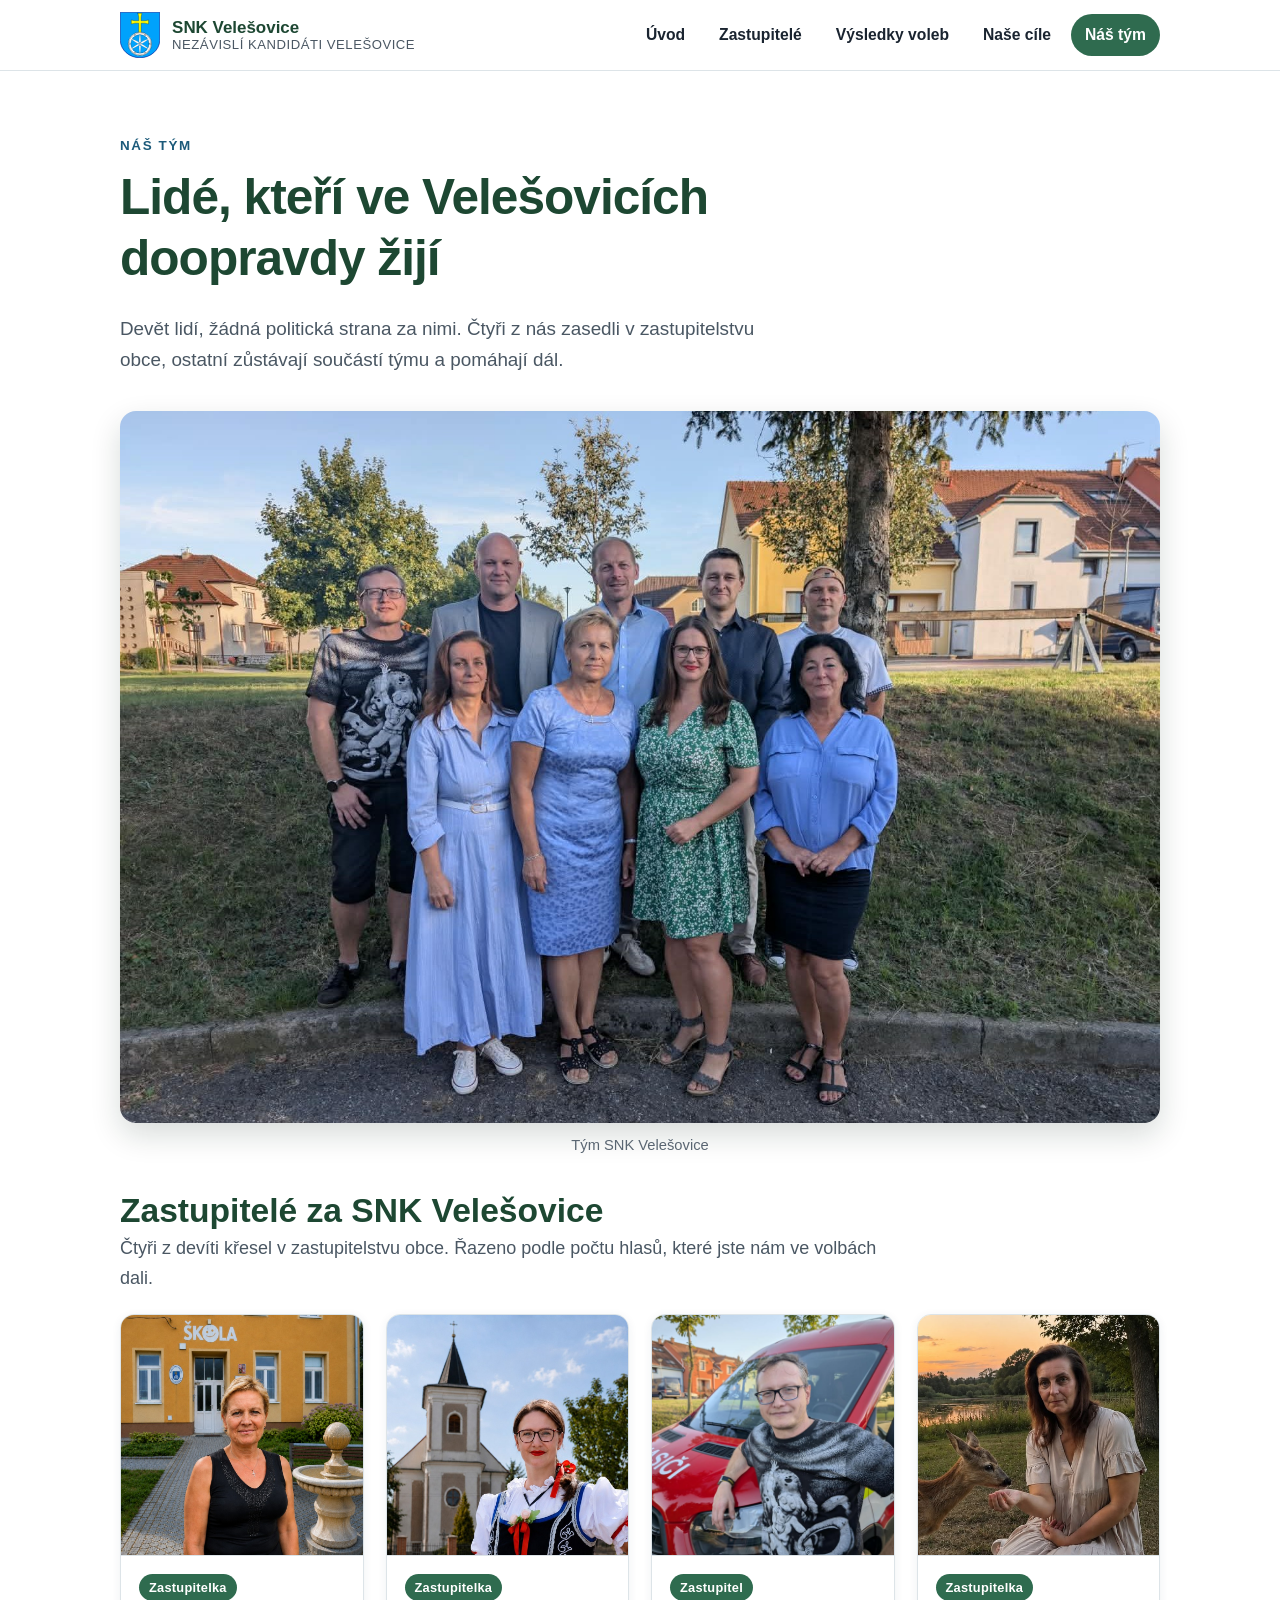
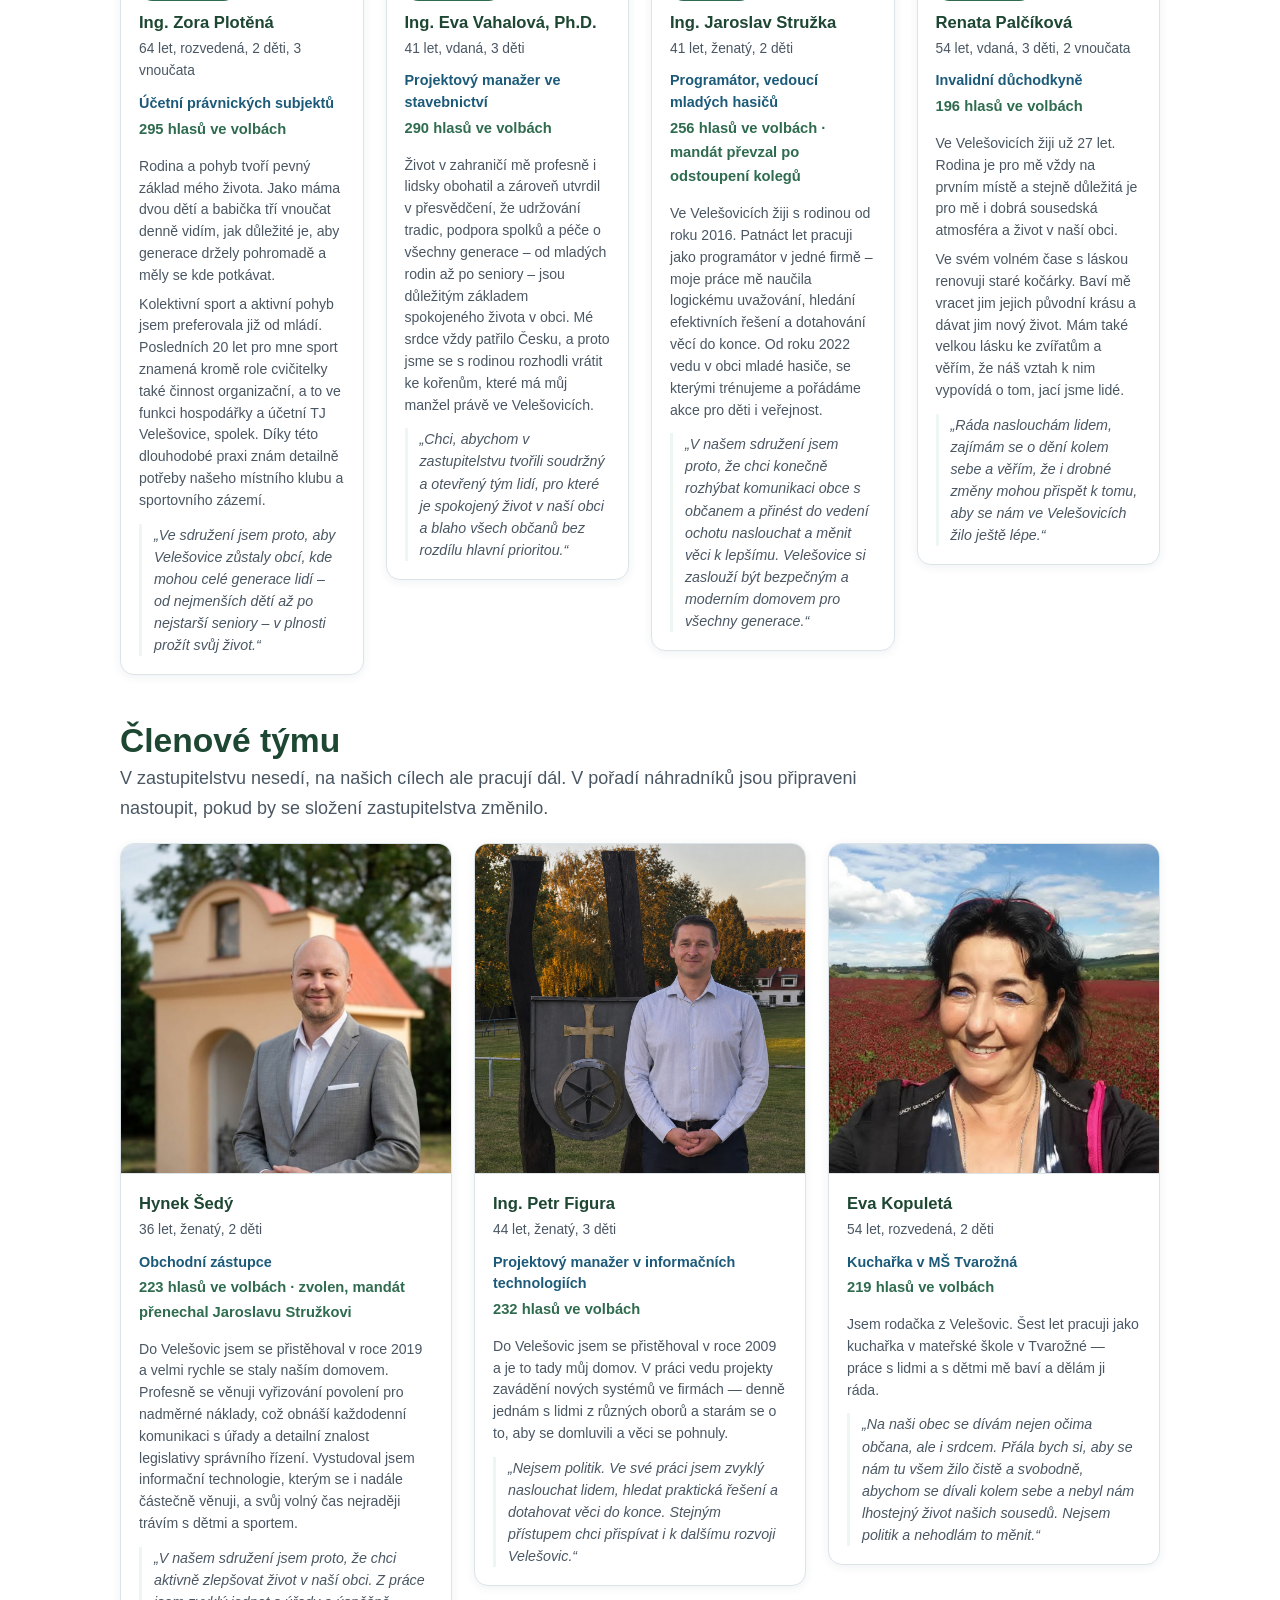
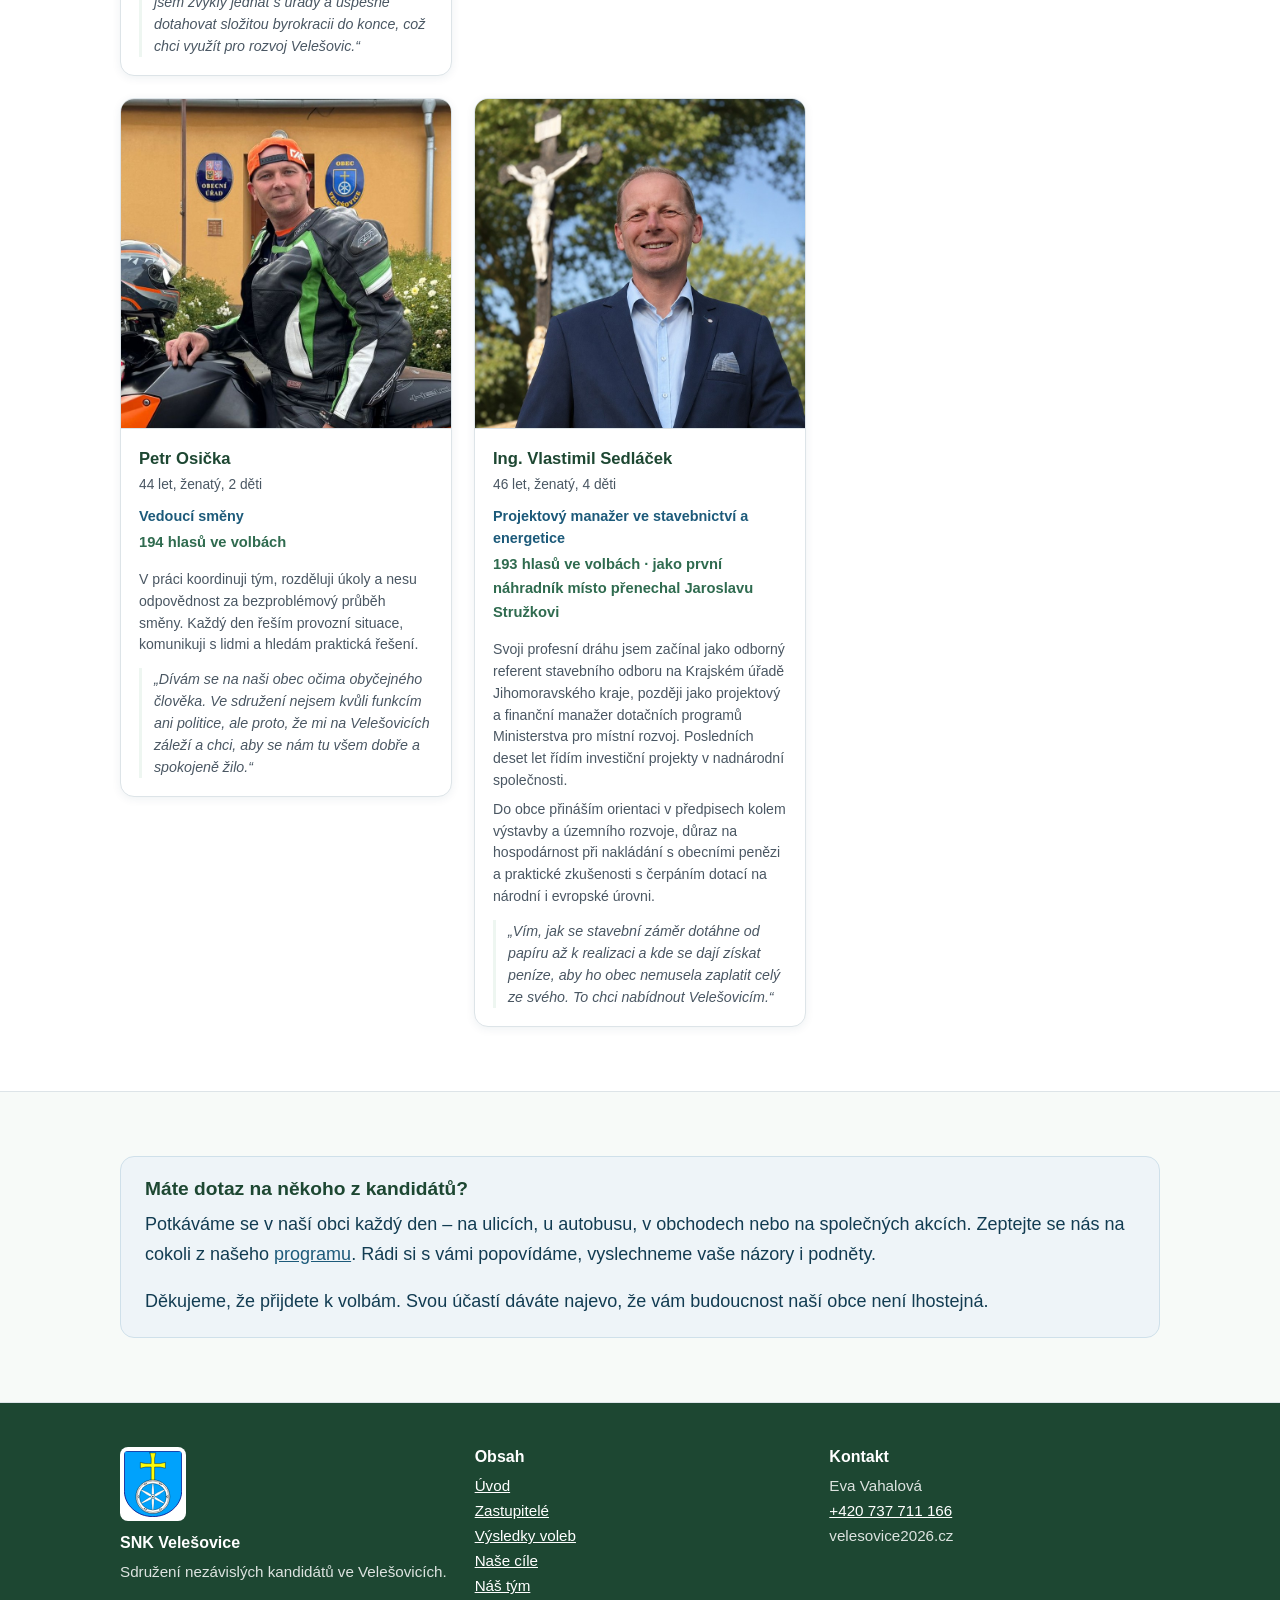
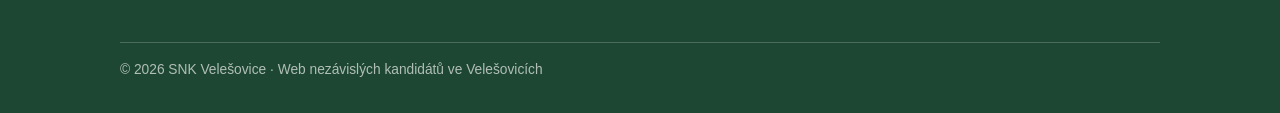
==== commit 9c550d18: "Clenove tymu: prohozeni Sedy a Figura" ====
--- a/kandidati.html
+++ b/kandidati.html
@@ -5,7 +5,7 @@
 <meta name="viewport" content="width=device-width, initial-scale=1.0">
 <title>Náš tým – SNK Velešovice</title>
 <meta name="description" content="Lidé ze sdružení nezávislých kandidátů SNK Velešovice – kdo jsme a čím se zabýváme.">
-<link rel="stylesheet" href="style.css?v=60">
+<link rel="stylesheet" href="style.css?v=61">
 <link rel="icon" href="img/znak.svg" type="image/svg+xml">
 </head>
 <body>
@@ -147,22 +147,6 @@
 
         <article class="person">
           <div class="person__photo-wrap">
-            <img class="person__photo" src="img/figura-portret.jpg" alt="Ing. Petr Figura" loading="lazy">
-          </div>
-          <div class="person__body">
-            <p class="person__name">Ing. Petr Figura</p>
-            <p class="person__age">44 let, ženatý, 3 děti</p>
-            <p class="person__role">Projektový manažer v informačních technologiích</p>
-            <p class="person__hlasy">232 hlasů ve volbách</p>
-            <p class="person__text">Do Velešovic jsem se přistěhoval v roce 2009 a je to tady můj
-              domov. V práci vedu projekty zavádění nových systémů ve firmách — denně jednám s lidmi
-              z různých oborů a starám se o to, aby se domluvili a věci se pohnuly.</p>
-            <p class="person__motto">„Nejsem politik. Ve své práci jsem zvyklý naslouchat lidem, hledat praktická řešení a dotahovat věci do konce. Stejným přístupem chci přispívat i k dalšímu rozvoji Velešovic.“</p>
-          </div>
-        </article>
-
-        <article class="person">
-          <div class="person__photo-wrap">
             <img class="person__photo" src="img/sedy-portret.jpg" alt="Hynek Šedý" loading="lazy">
           </div>
           <div class="person__body">
@@ -178,6 +162,22 @@
             <p class="person__motto">„V našem sdružení jsem proto, že chci aktivně zlepšovat život
               v naší obci. Z práce jsem zvyklý jednat s úřady a úspěšně dotahovat složitou
               byrokracii do konce, což chci využít pro rozvoj Velešovic.“</p>
+          </div>
+        </article>
+
+        <article class="person">
+          <div class="person__photo-wrap">
+            <img class="person__photo" src="img/figura-portret.jpg" alt="Ing. Petr Figura" loading="lazy">
+          </div>
+          <div class="person__body">
+            <p class="person__name">Ing. Petr Figura</p>
+            <p class="person__age">44 let, ženatý, 3 děti</p>
+            <p class="person__role">Projektový manažer v informačních technologiích</p>
+            <p class="person__hlasy">232 hlasů ve volbách</p>
+            <p class="person__text">Do Velešovic jsem se přistěhoval v roce 2009 a je to tady můj
+              domov. V práci vedu projekty zavádění nových systémů ve firmách — denně jednám s lidmi
+              z různých oborů a starám se o to, aby se domluvili a věci se pohnuly.</p>
+            <p class="person__motto">„Nejsem politik. Ve své práci jsem zvyklý naslouchat lidem, hledat praktická řešení a dotahovat věci do konce. Stejným přístupem chci přispívat i k dalšímu rozvoji Velešovic.“</p>
           </div>
         </article>
 
@@ -237,7 +237,6 @@
               To chci nabídnout Velešovicím.“</p>
           </div>
         </article>
-
       </div>
     </div>
   </section>
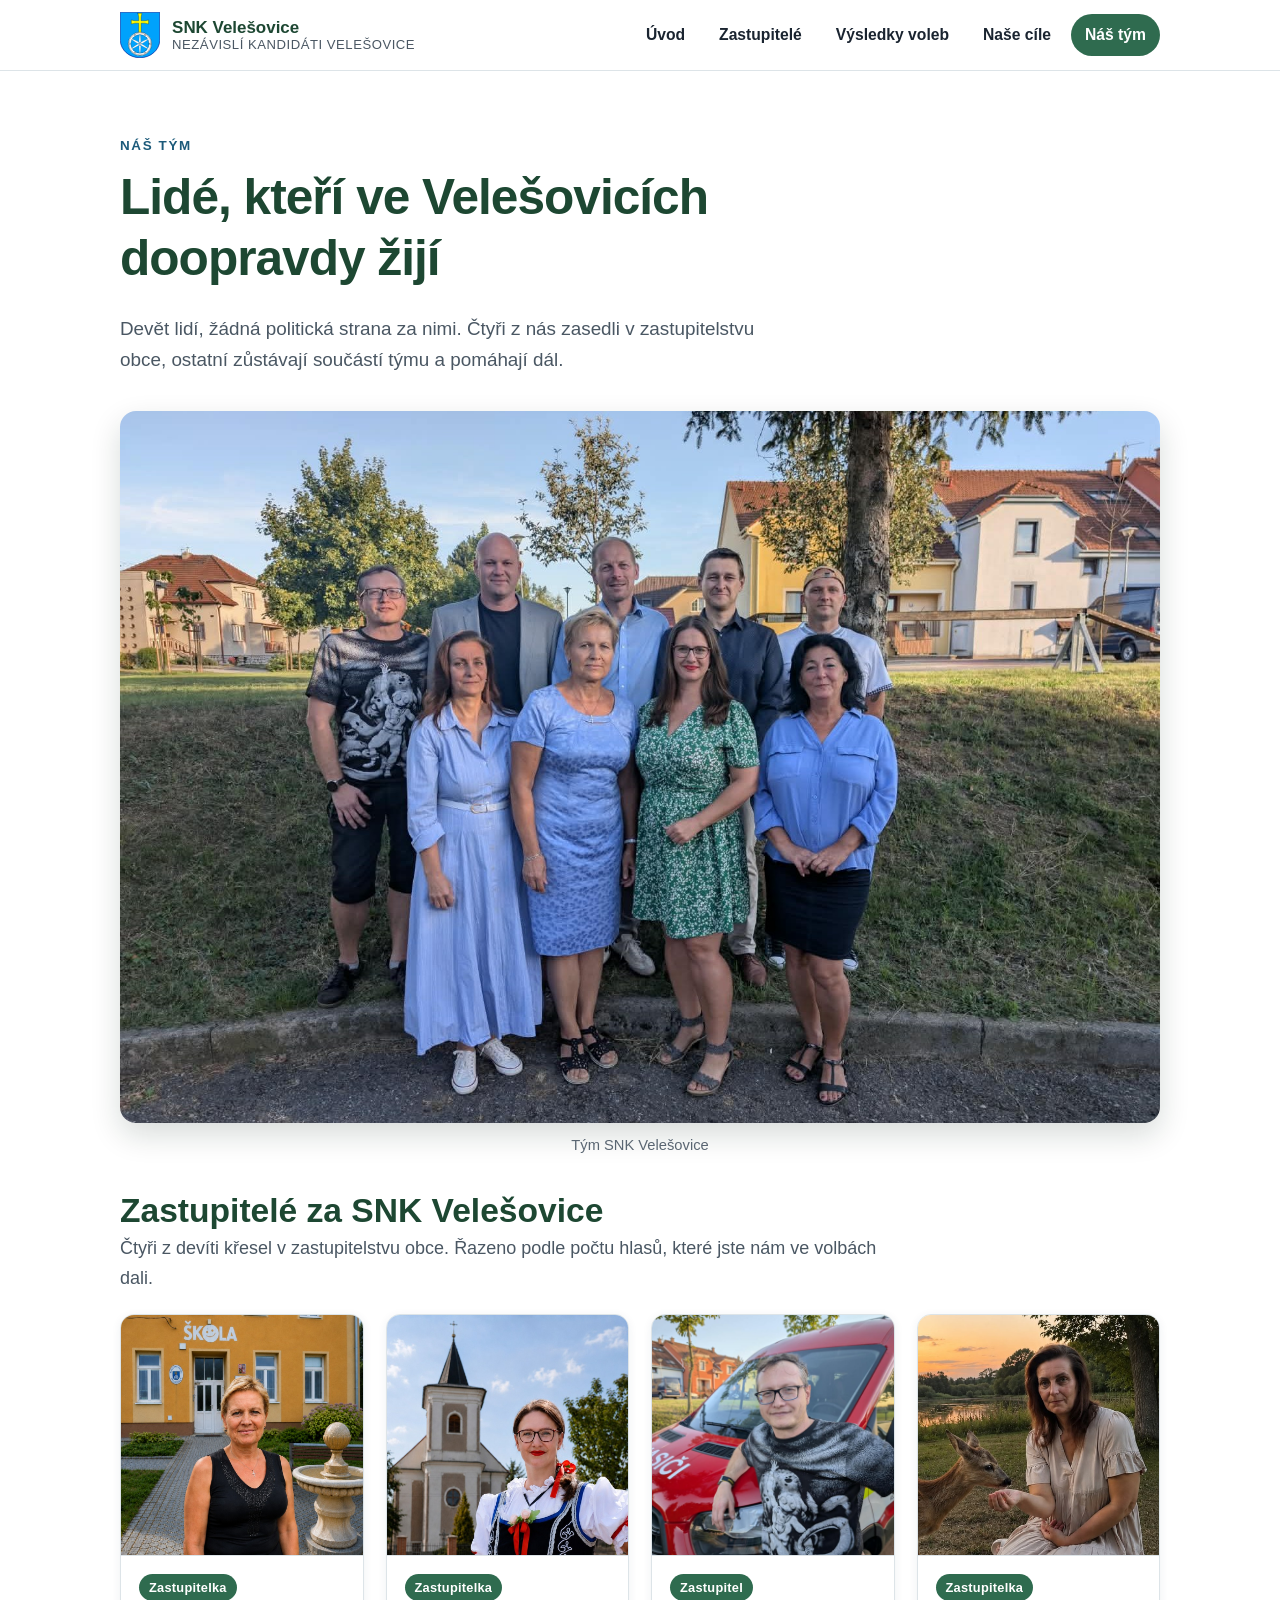
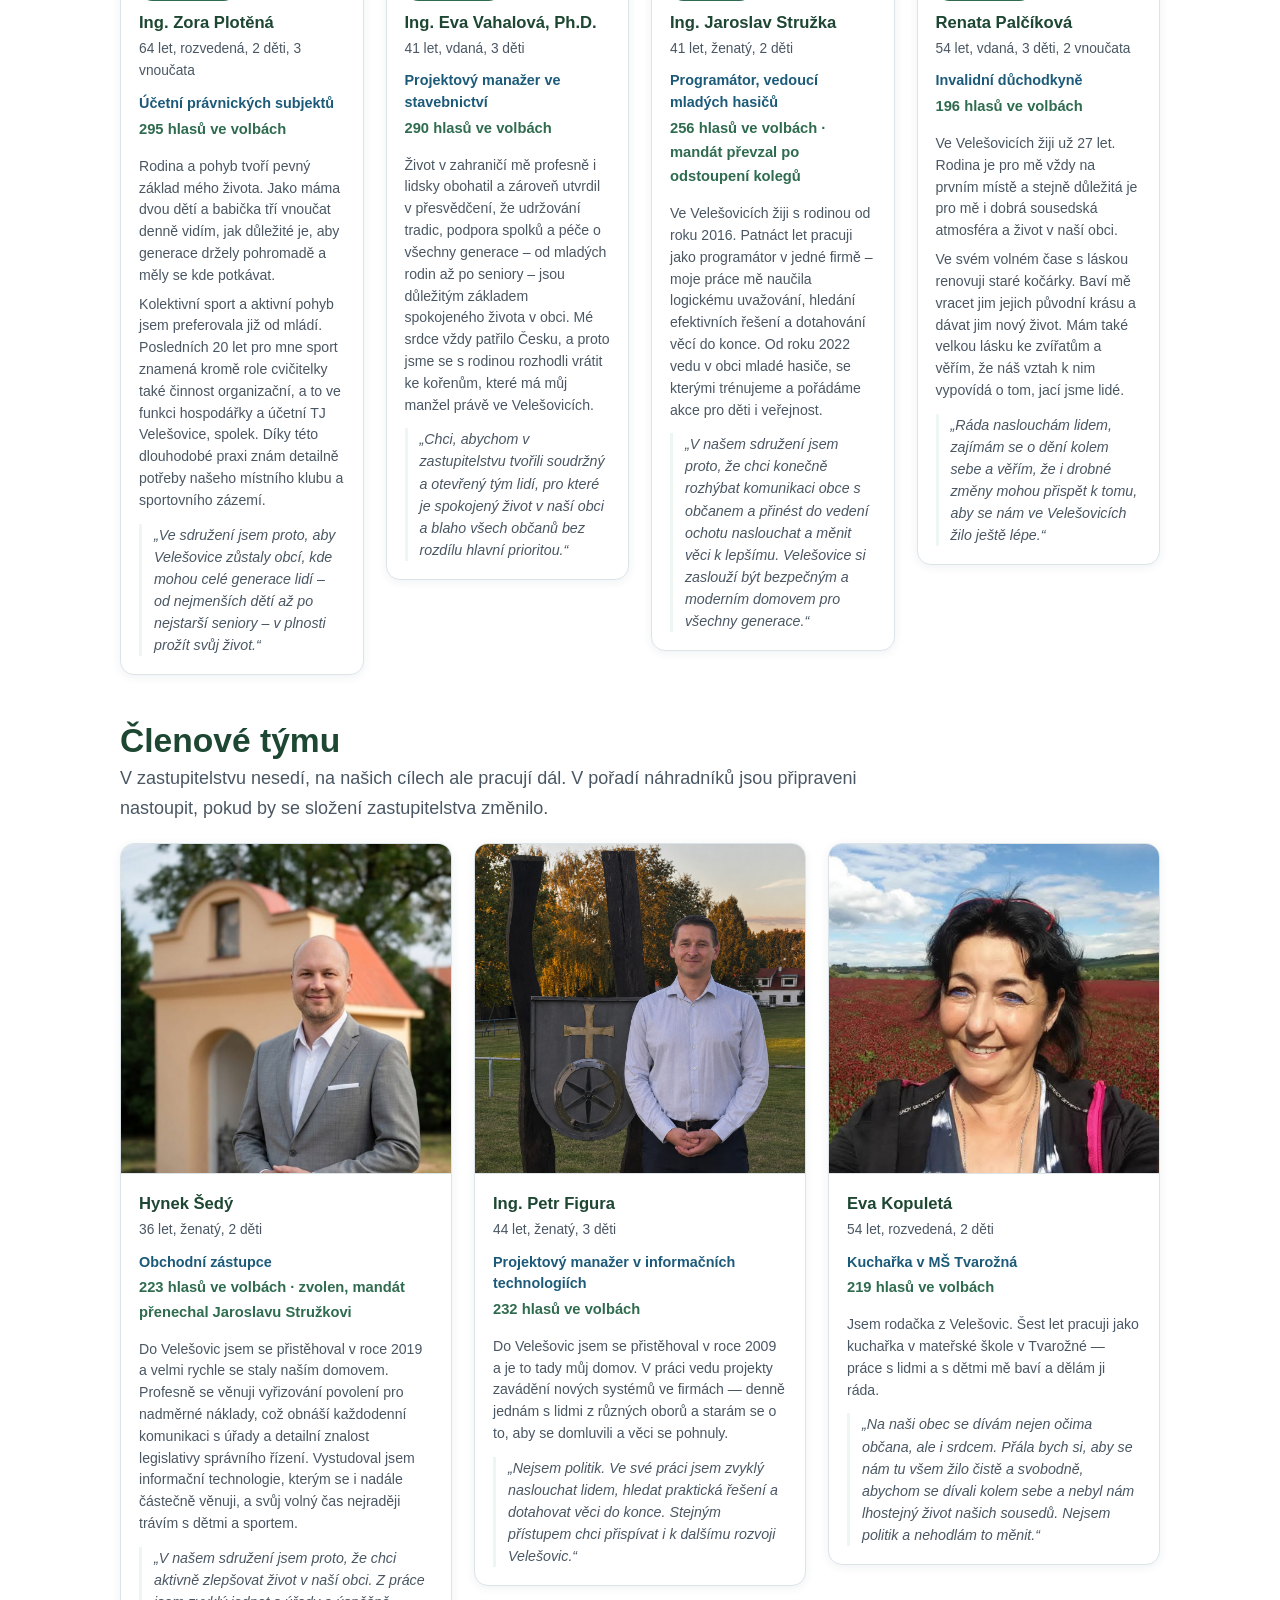
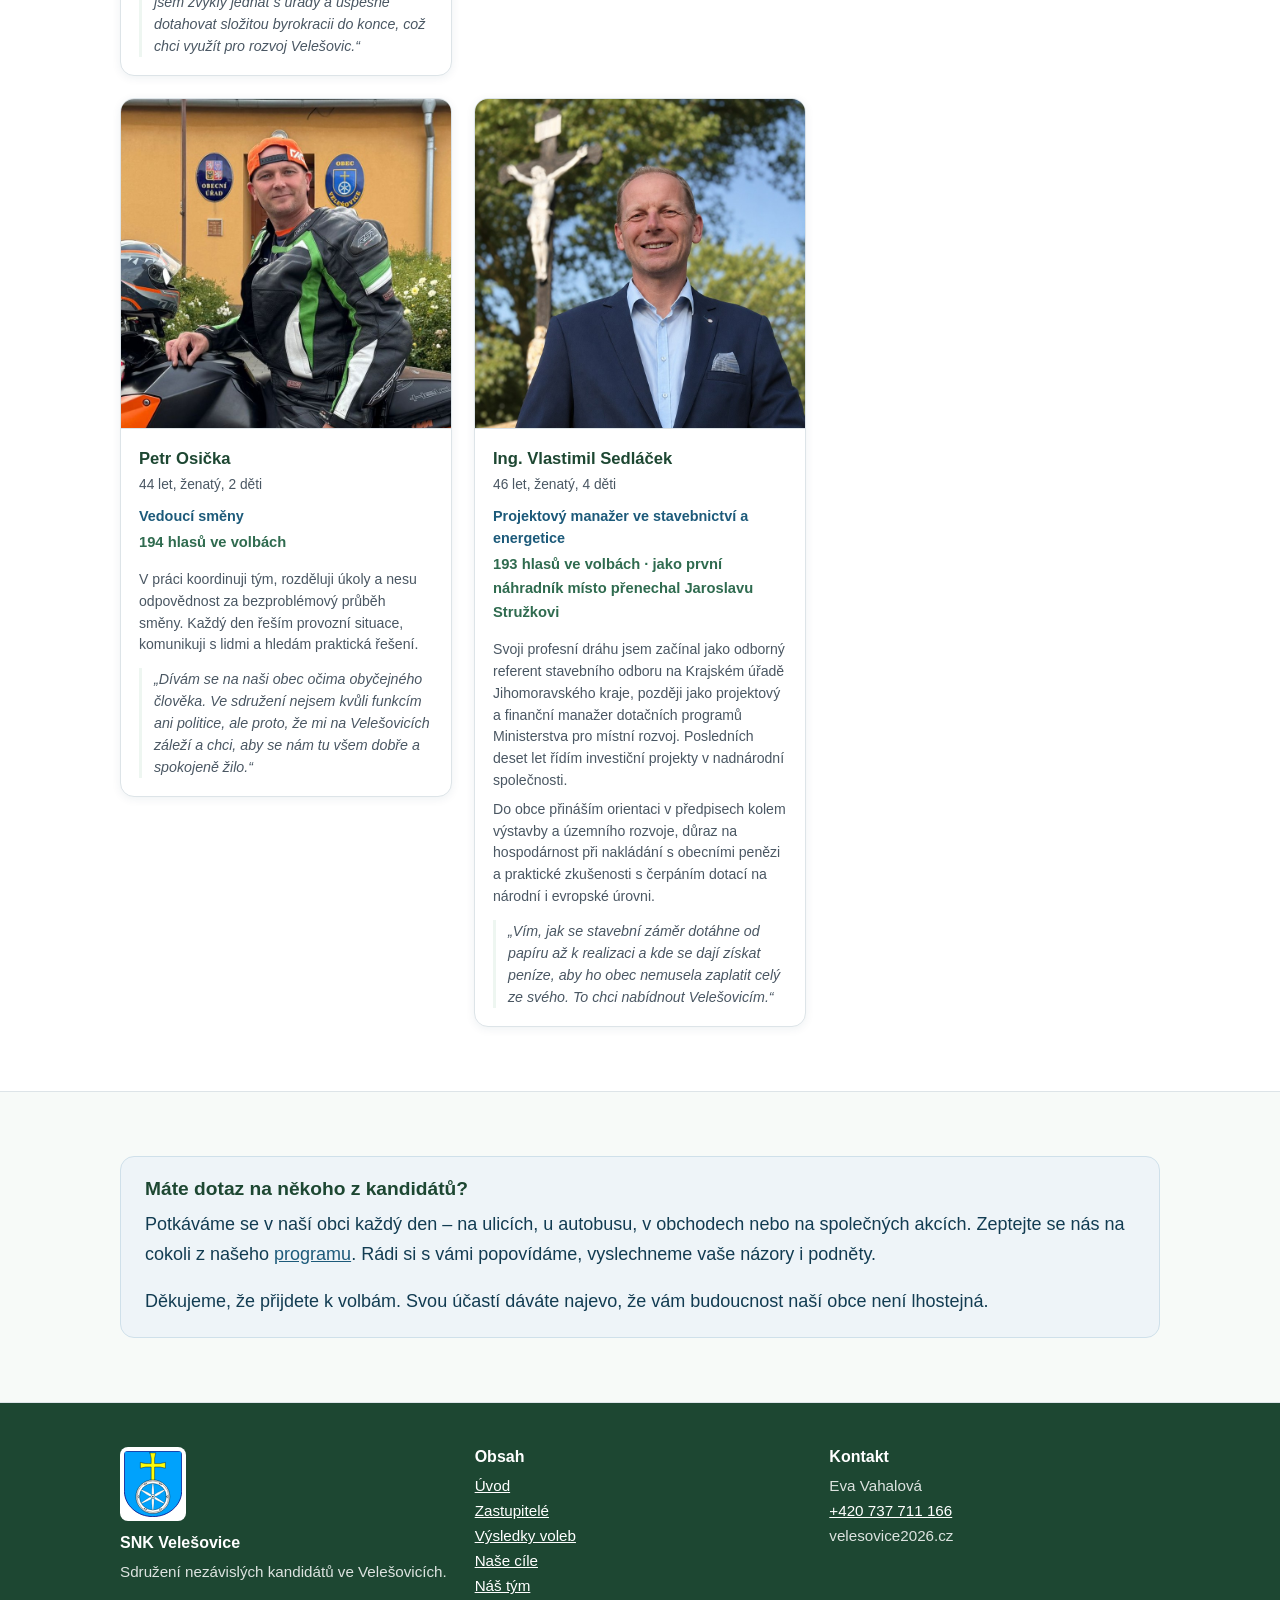
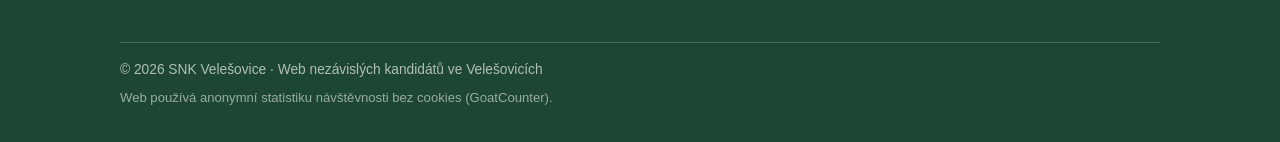
==== commit 526f28e7: "Mereni navstevnosti GoatCounter" ====
--- a/kandidati.html
+++ b/kandidati.html
@@ -5,7 +5,7 @@
 <meta name="viewport" content="width=device-width, initial-scale=1.0">
 <title>Náš tým – SNK Velešovice</title>
 <meta name="description" content="Lidé ze sdružení nezávislých kandidátů SNK Velešovice – kdo jsme a čím se zabýváme.">
-<link rel="stylesheet" href="style.css?v=61">
+<link rel="stylesheet" href="style.css?v=62">
 <link rel="icon" href="img/znak.svg" type="image/svg+xml">
 </head>
 <body>
@@ -285,10 +285,15 @@
       </div>
     </div>
     <div class="footer__bottom">
-      &copy; 2026 SNK Velešovice · Web nezávislých kandidátů ve Velešovicích
+      &copy; 2026 SNK Velešovice · Web nezávislých kandidátů ve Velešovicích<br>
+      <span class="footer__mini">Web používá anonymní statistiku návštěvnosti bez cookies (GoatCounter).</span>
     </div>
   </div>
 </footer>
 
+<!-- anonymní statistika návštěvnosti (GoatCounter, bez cookies) -->
+<script data-goatcounter="https://velesovice2026.goatcounter.com/count"
+        async src="//gc.zgo.at/count.js"></script>
+
 </body>
 </html>
--- a/style.css
+++ b/style.css
@@ -476,6 +476,13 @@
     padding: 4px;
 }
 
+.footer__mini {
+    display: inline-block;
+    margin-top: 6px;
+    font-size: .82rem;
+    color: rgba(255, 255, 255, .55);
+}
+
 .footer__bottom {
     border-top: 1px solid rgba(255, 255, 255, .2);
     padding-top: 16px;
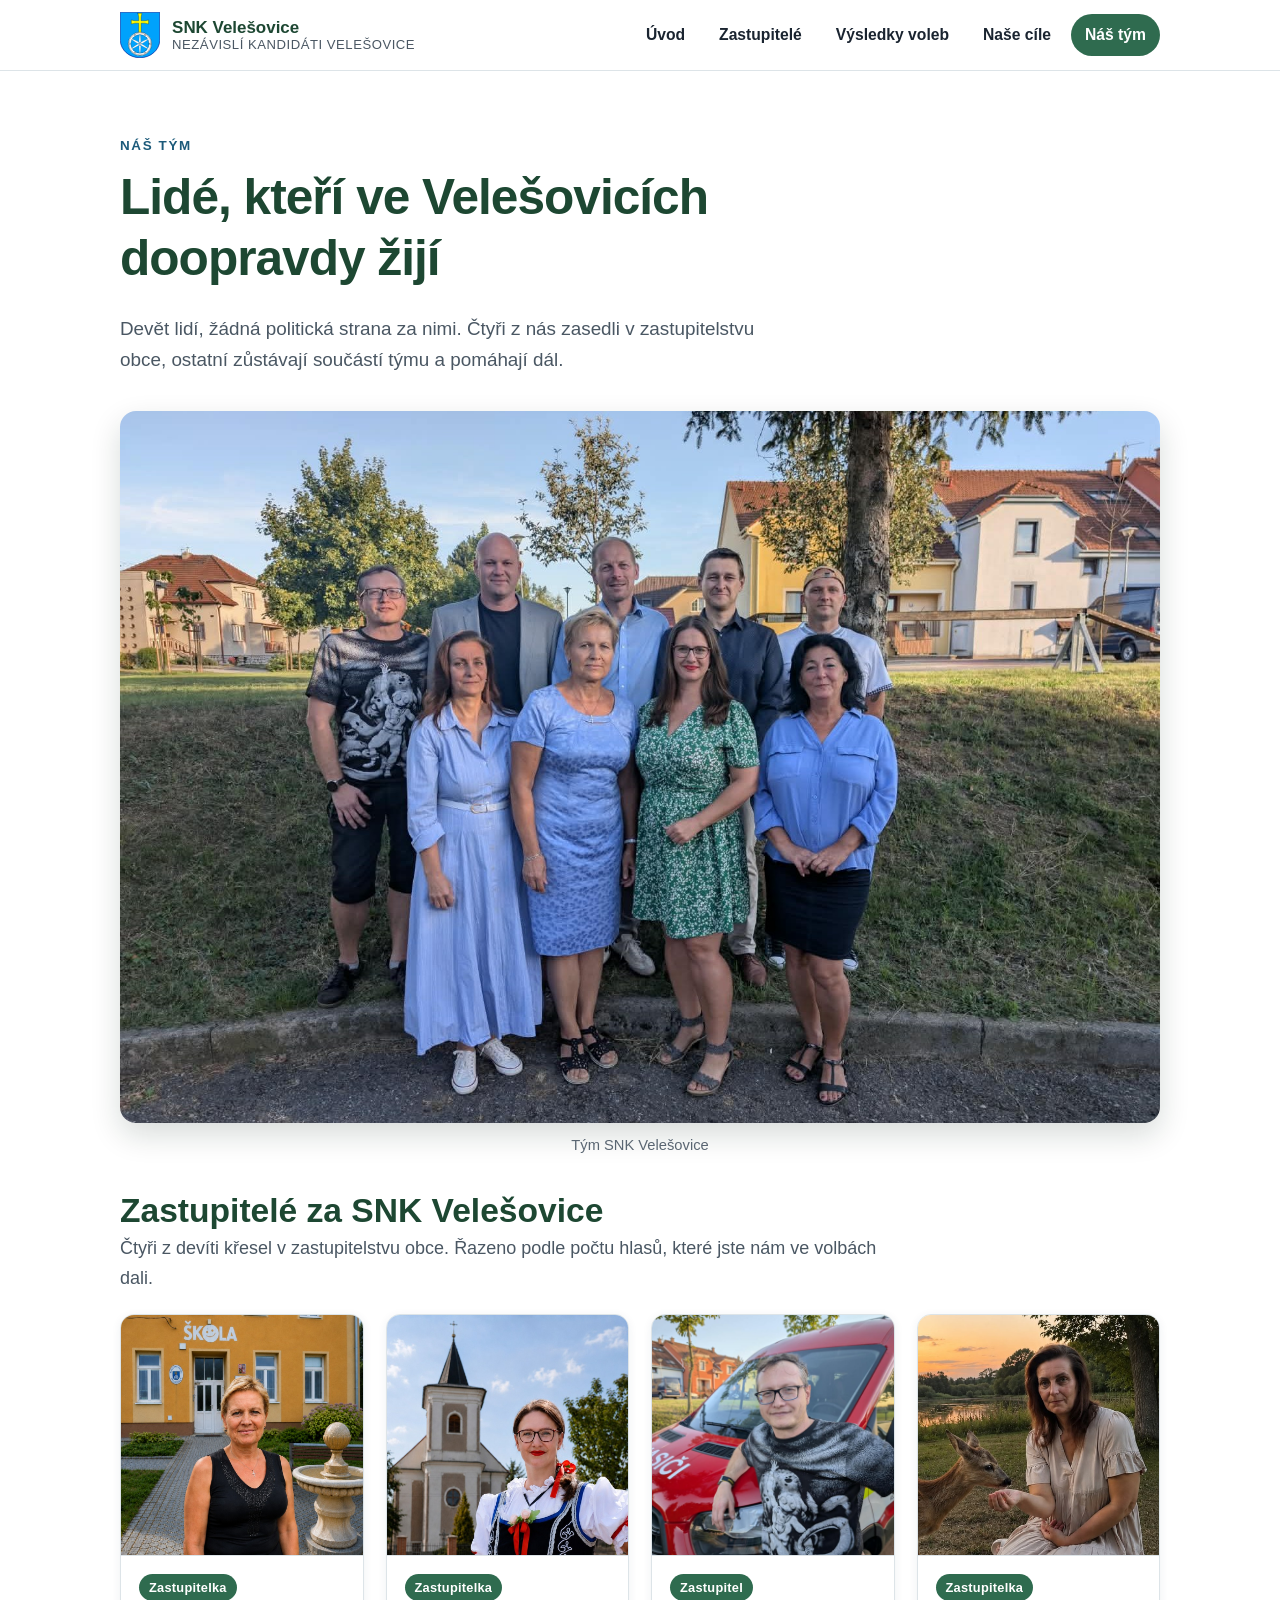
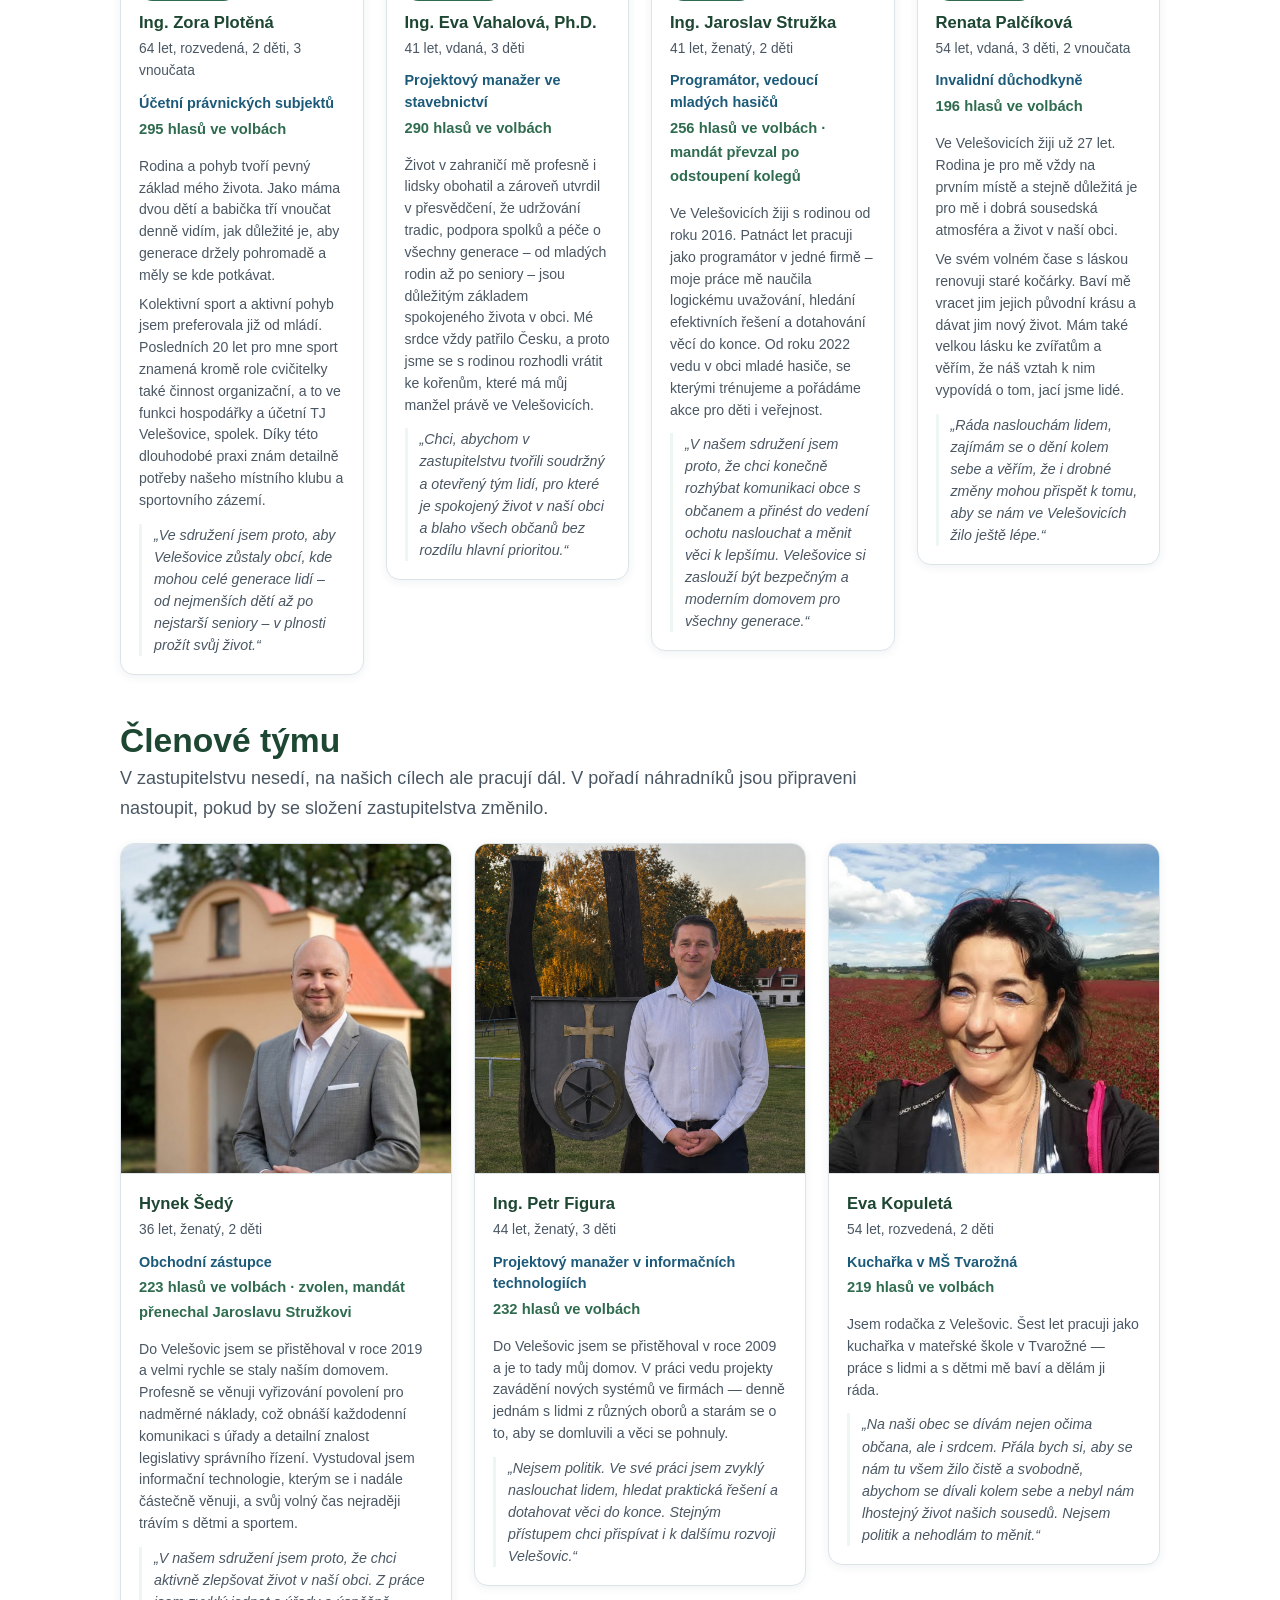
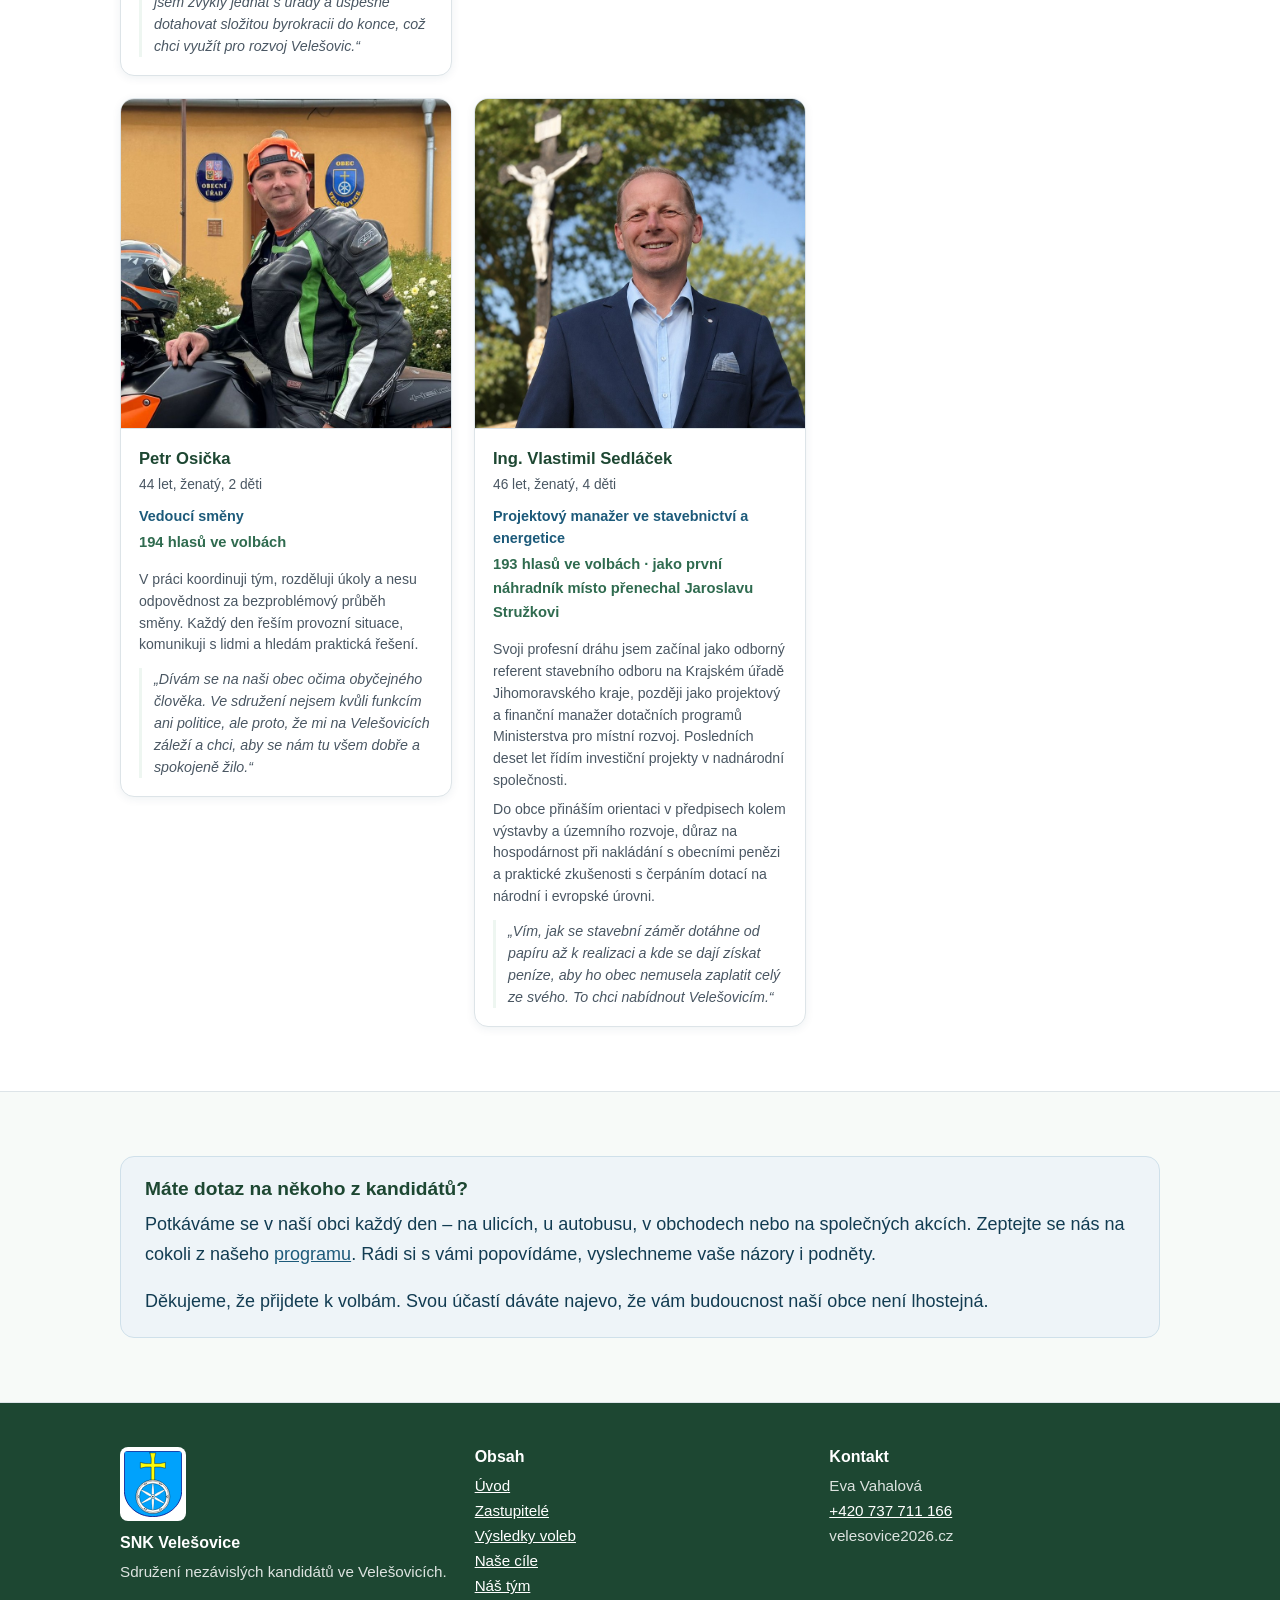
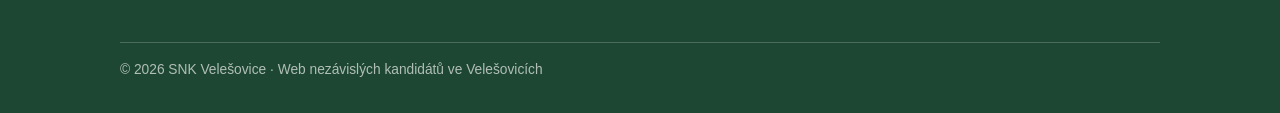
==== commit c4cbcb26: "Paticka: odstranena poznamka o mereni navstevnosti" ====
--- a/kandidati.html
+++ b/kandidati.html
@@ -5,7 +5,7 @@
 <meta name="viewport" content="width=device-width, initial-scale=1.0">
 <title>Náš tým – SNK Velešovice</title>
 <meta name="description" content="Lidé ze sdružení nezávislých kandidátů SNK Velešovice – kdo jsme a čím se zabýváme.">
-<link rel="stylesheet" href="style.css?v=62">
+<link rel="stylesheet" href="style.css?v=63">
 <link rel="icon" href="img/znak.svg" type="image/svg+xml">
 </head>
 <body>
@@ -285,8 +285,7 @@
       </div>
     </div>
     <div class="footer__bottom">
-      &copy; 2026 SNK Velešovice · Web nezávislých kandidátů ve Velešovicích<br>
-      <span class="footer__mini">Web používá anonymní statistiku návštěvnosti bez cookies (GoatCounter).</span>
+      &copy; 2026 SNK Velešovice · Web nezávislých kandidátů ve Velešovicích
     </div>
   </div>
 </footer>
